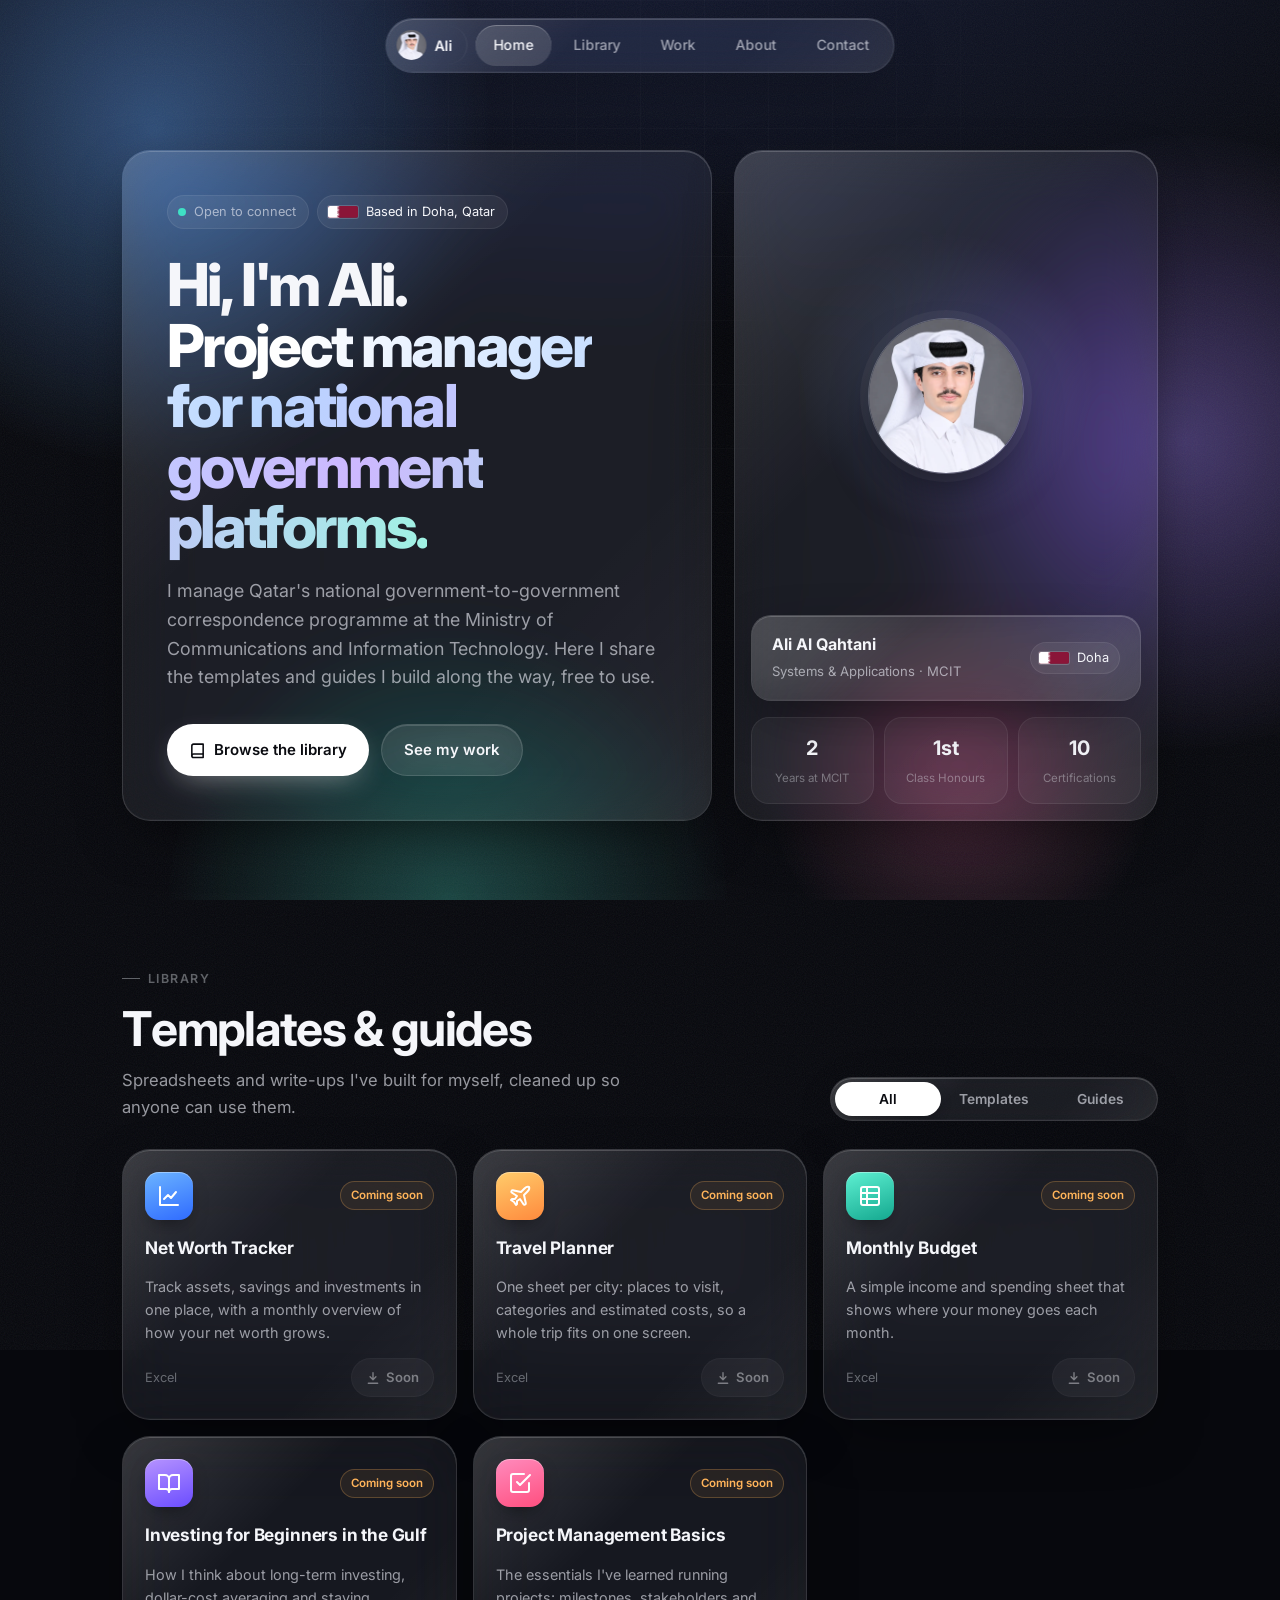
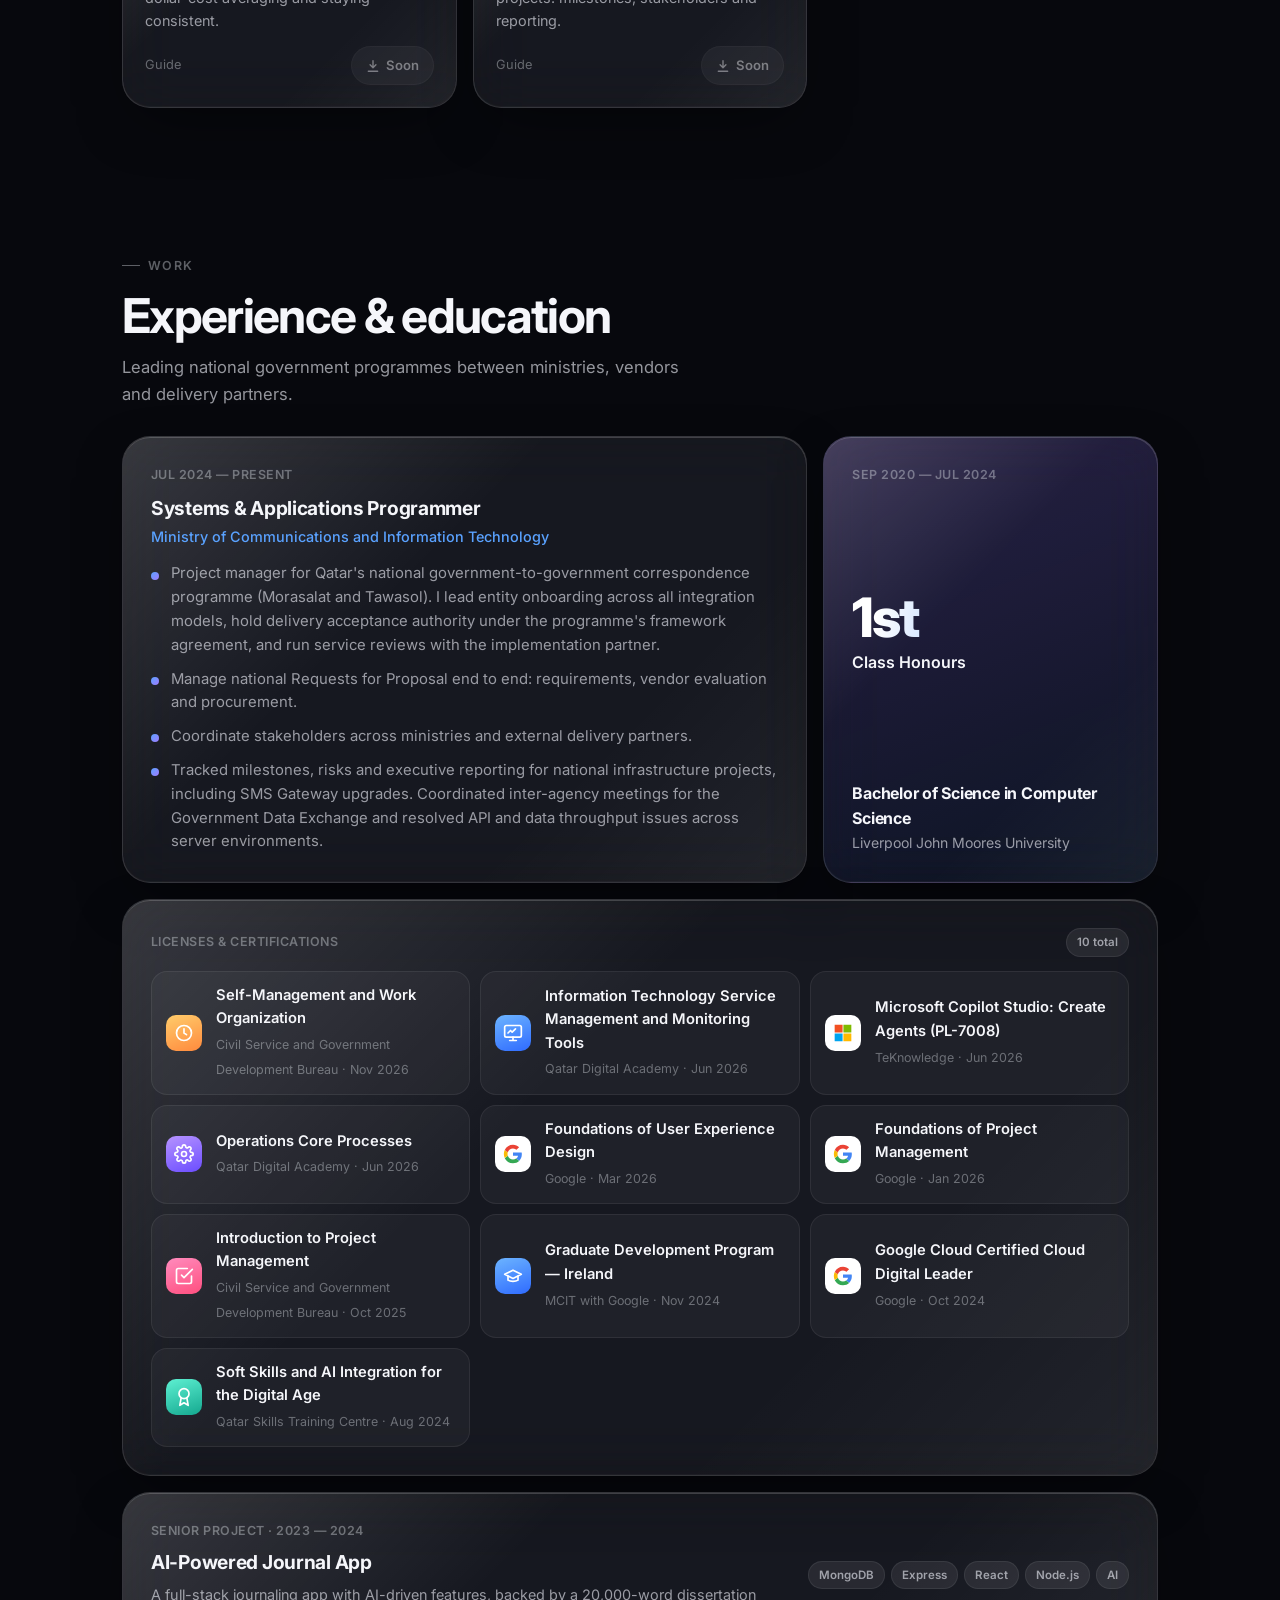
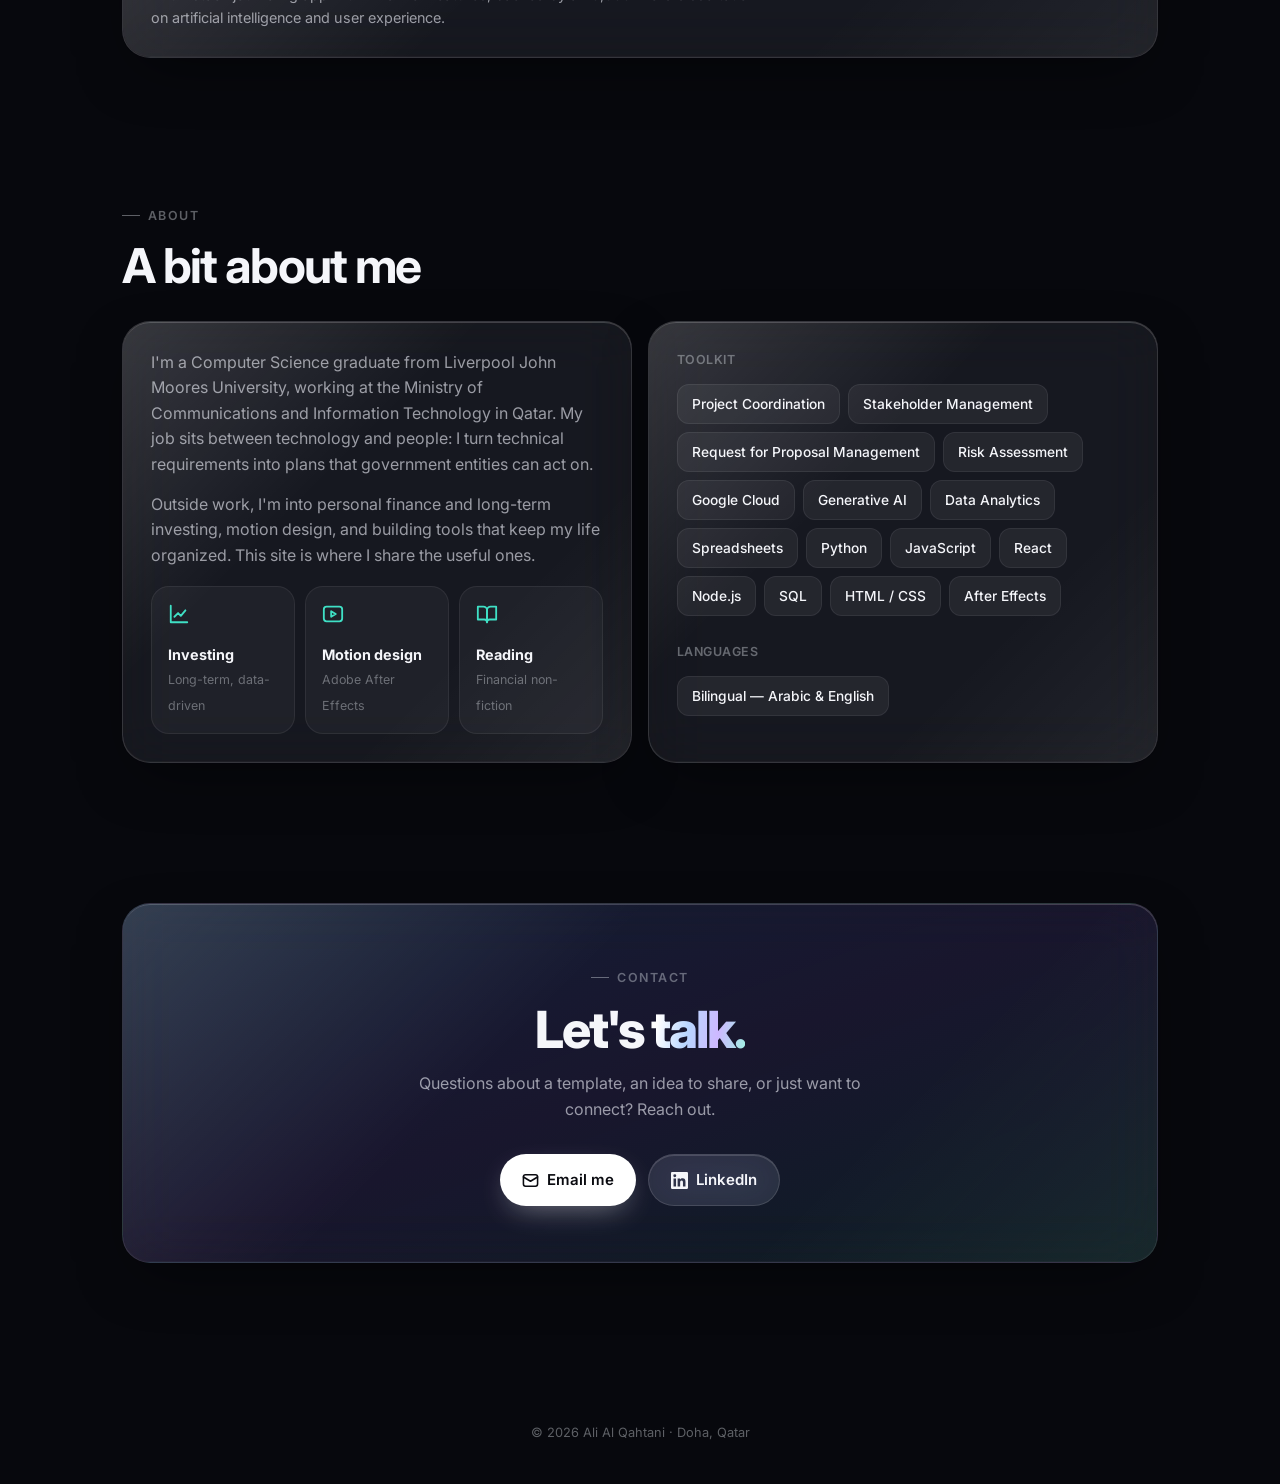
==== index.html @ c29d36df "Add 'Based in Doha, Qatar' badge with Qatar flag Co-Authored-By: Claude Opus 5.5 <noreply@anthropic." ====
<!DOCTYPE html>
<html lang="en">
<head>
<meta charset="UTF-8">
<meta name="viewport" content="width=device-width, initial-scale=1.0, viewport-fit=cover">
<meta name="theme-color" content="#07080d">
<meta name="apple-mobile-web-app-capable" content="yes">
<meta name="apple-mobile-web-app-status-bar-style" content="black-translucent">
<title>Ali Al Qahtani</title>
<meta name="description" content="Ali Al Qahtani — project manager for national government platforms in Qatar. Templates, guides and work.">
<link rel="canonical" href="https://ali-qht.com/">
<meta property="og:type" content="website">
<meta property="og:url" content="https://ali-qht.com/">
<meta property="og:title" content="Ali Al Qahtani">
<meta property="og:description" content="Project manager for national government platforms in Qatar. Templates, guides and work.">
<meta property="og:image" content="https://ali-qht.com/assets/og-image.png">
<meta property="og:image:width" content="1200">
<meta property="og:image:height" content="630">
<meta name="twitter:card" content="summary_large_image">
<meta name="twitter:title" content="Ali Al Qahtani">
<meta name="twitter:description" content="Project manager for national government platforms in Qatar. Templates, guides and work.">
<meta name="twitter:image" content="https://ali-qht.com/assets/og-image.png">
<link rel="icon" href="data:image/svg+xml,<svg xmlns='http://www.w3.org/2000/svg' viewBox='0 0 64 64'><rect width='64' height='64' rx='16' fill='%2307080d'/><text x='50%' y='54%' text-anchor='middle' dominant-baseline='middle' font-family='-apple-system,Helvetica,Arial' font-weight='700' font-size='30' fill='white'>AQ</text></svg>">
<link rel="preconnect" href="https://fonts.googleapis.com">
<link rel="preconnect" href="https://fonts.gstatic.com" crossorigin>
<link href="https://fonts.googleapis.com/css2?family=Inter:wght@400;500;600;700;800&display=swap" rel="stylesheet">
<style>
/* ============ TOKENS ============ */
:root{
  --bg:#07080d;
  --text:#f5f6fa;
  --muted:rgba(235,238,245,.62);
  --faint:rgba(235,238,245,.38);
  --glass:rgba(255,255,255,.065);
  --glass-strong:rgba(255,255,255,.11);
  --stroke:rgba(255,255,255,.13);
  --stroke-soft:rgba(255,255,255,.07);
  --blue:#5aa2ff; --violet:#a07bff; --teal:#3fe0c5; --amber:#ffb45a; --pink:#ff6fa8;
  --radius:28px;
  --font:-apple-system,BlinkMacSystemFont,"SF Pro Display","Inter",system-ui,sans-serif;
  --ease:cubic-bezier(.22,1,.36,1);
  --spring:cubic-bezier(.34,1.45,.64,1);
}
*{box-sizing:border-box;margin:0;padding:0}
html{scroll-behavior:smooth;-webkit-text-size-adjust:100%}
body{
  font-family:var(--font);background:var(--bg);color:var(--text);
  line-height:1.6;-webkit-font-smoothing:antialiased;overflow-x:hidden;
  min-height:100vh;
}
a{color:inherit;text-decoration:none}
img{display:block;max-width:100%}
::selection{background:rgba(90,162,255,.35)}

/* ============ ANIMATED BACKGROUND ============ */
.bg{position:fixed;inset:0;z-index:-2;overflow:hidden;background:
  radial-gradient(120% 80% at 50% -10%,#141a33 0%,var(--bg) 60%)}
.blob{position:absolute;border-radius:50%;opacity:.55;will-change:transform;mix-blend-mode:screen}
.b1{width:60vmax;height:60vmax;left:-18vmax;top:-20vmax;
  background:radial-gradient(circle,rgba(90,162,255,.75) 0%,rgba(90,162,255,0) 62%);
  animation:drift1 26s var(--ease) infinite alternate}
.b2{width:55vmax;height:55vmax;right:-20vmax;top:10vh;
  background:radial-gradient(circle,rgba(160,123,255,.7) 0%,rgba(160,123,255,0) 62%);
  animation:drift2 32s var(--ease) infinite alternate}
.b3{width:50vmax;height:50vmax;left:10vw;bottom:-25vmax;
  background:radial-gradient(circle,rgba(63,224,197,.5) 0%,rgba(63,224,197,0) 62%);
  animation:drift3 28s var(--ease) infinite alternate}
.b4{width:34vmax;height:34vmax;right:8vw;bottom:-8vmax;
  background:radial-gradient(circle,rgba(255,111,168,.45) 0%,rgba(255,111,168,0) 62%);
  animation:drift4 22s var(--ease) infinite alternate}
@keyframes drift1{to{transform:translate3d(22vw,18vh,0) scale(1.15)}}
@keyframes drift2{to{transform:translate3d(-26vw,24vh,0) scale(.9)}}
@keyframes drift3{to{transform:translate3d(30vw,-22vh,0) scale(1.2)}}
@keyframes drift4{to{transform:translate3d(-30vw,-34vh,0) scale(1.1)}}
.grain{position:fixed;inset:-50%;z-index:-1;pointer-events:none;opacity:.07;
  background-image:url("data:image/svg+xml,%3Csvg xmlns='http://www.w3.org/2000/svg' width='160' height='160'%3E%3Cfilter id='n'%3E%3CfeTurbulence type='fractalNoise' baseFrequency='.9' numOctaves='3' stitchTiles='stitch'/%3E%3C/filter%3E%3Crect width='100%25' height='100%25' filter='url(%23n)'/%3E%3C/svg%3E");
  animation:grain 8s steps(8) infinite}
@keyframes grain{
  0%,100%{transform:translate(0,0)}25%{transform:translate(-3%,2%)}
  50%{transform:translate(2%,-3%)}75%{transform:translate(-2%,-1%)}}
.grid-lines{position:fixed;inset:0;z-index:-1;pointer-events:none;
  background-image:linear-gradient(rgba(255,255,255,.025) 1px,transparent 1px),linear-gradient(90deg,rgba(255,255,255,.025) 1px,transparent 1px);
  background-size:64px 64px;
  mask-image:radial-gradient(ellipse at 50% 30%,#000 10%,transparent 70%);
  -webkit-mask-image:radial-gradient(ellipse at 50% 30%,#000 10%,transparent 70%)}

/* ============ GLASS ============ */
.glass{
  position:relative;background:var(--glass);
  backdrop-filter:blur(28px) saturate(180%);-webkit-backdrop-filter:blur(28px) saturate(180%);
  border:1px solid var(--stroke);border-radius:var(--radius);
  box-shadow:inset 0 1px 0 rgba(255,255,255,.18),inset 0 -1px 0 rgba(255,255,255,.03),0 20px 60px -20px rgba(0,0,0,.6);
  overflow:hidden;isolation:isolate;
}
.glass::before{ /* specular sheen */
  content:"";position:absolute;inset:0;border-radius:inherit;pointer-events:none;z-index:-1;
  background:linear-gradient(135deg,rgba(255,255,255,.14) 0%,rgba(255,255,255,0) 38%,rgba(255,255,255,0) 70%,rgba(255,255,255,.05) 100%);
}
.spot::after{ /* cursor spotlight */
  content:"";position:absolute;inset:0;border-radius:inherit;pointer-events:none;z-index:-1;opacity:0;
  background:radial-gradient(420px circle at var(--mx,50%) var(--my,50%),rgba(255,255,255,.10),transparent 45%);
  transition:opacity .4s var(--ease);
}
.spot:hover::after{opacity:1}

/* ============ DESKTOP NAV ============ */
.topnav{position:fixed;top:18px;left:50%;transform:translateX(-50%);z-index:50;
  display:flex;align-items:center;gap:4px;padding:6px;border-radius:999px}
.topnav a{position:relative;z-index:1;padding:9px 18px;border-radius:999px;font-size:.88rem;font-weight:500;color:var(--muted);transition:color .3s}
.topnav a:hover,.topnav a.active{color:var(--text)}
.topnav .pill{position:absolute;z-index:0;top:6px;bottom:6px;border-radius:999px;
  background:rgba(255,255,255,.14);box-shadow:inset 0 1px 0 rgba(255,255,255,.25);
  transition:left .5s var(--spring),width .5s var(--spring)}
.topnav .brand{display:flex;align-items:center;gap:8px;padding:4px 14px 4px 4px;margin-right:4px;border-right:1px solid var(--stroke-soft);color:var(--text)}
.topnav .brand img{width:30px;height:30px;border-radius:50%;object-fit:cover}
.topnav .brand span{font-weight:600;font-size:.9rem}

/* ============ MOBILE DOCK ============ */
.dock{display:none}
@media (max-width:760px){
  .topnav{display:none}
  .dock{
    display:flex;position:fixed;z-index:60;left:50%;transform:translateX(-50%);
    bottom:calc(14px + env(safe-area-inset-bottom));
    gap:6px;padding:8px;border-radius:30px;
    background:rgba(30,32,44,.42);
  }
  .dock a{
    position:relative;width:54px;height:54px;border-radius:16px;
    display:grid;place-items:center;
    transition:transform .35s var(--spring);
    -webkit-tap-highlight-color:transparent;
  }
  .dock a .ico{width:54px;height:54px;border-radius:16px;display:grid;place-items:center;
    box-shadow:inset 0 1px 0 rgba(255,255,255,.35),0 6px 14px -6px rgba(0,0,0,.6)}
  .dock a svg{width:26px;height:26px;color:#fff}
  .dock a:active{transform:scale(.86)}
  .dock a.active{transform:translateY(-6px) scale(1.06)}
  .dock a::after{content:"";position:absolute;bottom:-6px;left:50%;width:4px;height:4px;border-radius:50%;
    background:rgba(255,255,255,.85);transform:translateX(-50%) scale(0);transition:transform .3s var(--spring)}
  .dock a.active::after{transform:translateX(-50%) scale(1)}
  .dock .lbl{position:absolute;bottom:72px;left:50%;transform:translate(-50%,6px);
    padding:4px 10px;border-radius:8px;font-size:.72rem;font-weight:600;white-space:nowrap;
    background:rgba(30,32,44,.8);backdrop-filter:blur(12px);-webkit-backdrop-filter:blur(12px);
    border:1px solid var(--stroke-soft);opacity:0;pointer-events:none;transition:all .25s var(--ease)}
  .dock a.show-lbl .lbl{opacity:1;transform:translate(-50%,0)}
}
.i-home{background:linear-gradient(160deg,#6cb4ff,#2f6bff)}
.i-lib{background:linear-gradient(160deg,#ffcc6b,#ff8a3d)}
.i-work{background:linear-gradient(160deg,#b693ff,#6b4dff)}
.i-about{background:linear-gradient(160deg,#5ef0d2,#14a88f)}
.i-contact{background:linear-gradient(160deg,#ff8bbd,#ff4f7f)}

/* ============ LAYOUT ============ */
main{max-width:1080px;margin:0 auto;padding:110px 22px 60px}
section{padding:70px 0;scroll-margin-top:80px}
.eyebrow{display:inline-flex;align-items:center;gap:8px;font-size:.78rem;font-weight:600;letter-spacing:.12em;text-transform:uppercase;color:var(--faint);margin-bottom:14px}
.eyebrow::before{content:"";width:18px;height:1px;background:currentColor}
h2.title{font-size:clamp(2rem,4.6vw,3rem);font-weight:700;letter-spacing:-.035em;line-height:1.1;margin-bottom:12px}
.sub{color:var(--muted);max-width:560px;font-size:1.04rem}
.grad{background:linear-gradient(100deg,#fff 10%,#b9d6ff 40%,#cdb8ff 70%,#9ff3e3);-webkit-background-clip:text;background-clip:text;color:transparent}

/* reveal */
.reveal{opacity:0;transform:translateY(28px) scale(.985);filter:blur(6px);transition:opacity 1s var(--ease),transform 1s var(--ease),filter 1s var(--ease)}
.reveal.in{opacity:1;transform:none;filter:none}

/* ============ HERO ============ */
.hero{padding-top:40px;display:grid;grid-template-columns:1.25fr .9fr;gap:22px;align-items:stretch}
.hero-main{padding:44px}
.status{display:inline-flex;align-items:center;gap:8px;padding:6px 12px 6px 10px;border-radius:999px;font-size:.8rem;color:var(--muted);background:rgba(255,255,255,.06);border:1px solid var(--stroke-soft);margin-bottom:26px}
.status i{width:8px;height:8px;border-radius:50%;background:var(--teal);box-shadow:0 0 0 0 rgba(63,224,197,.6);animation:pulse 2.4s infinite}
@keyframes pulse{70%{box-shadow:0 0 0 8px rgba(63,224,197,0)}100%{box-shadow:0 0 0 0 rgba(63,224,197,0)}}
.hero h1{font-size:clamp(2.3rem,5.2vw,3.7rem);line-height:1.02;letter-spacing:-.045em;font-weight:800}
.hero p.lead{color:var(--muted);font-size:1.12rem;margin-top:20px;max-width:520px}
.rotator{display:inline-block;position:relative;height:1.2em;vertical-align:bottom;overflow:hidden}
.rotator span{display:block;animation:rot 9s var(--ease) infinite}
@keyframes rot{0%,28%{transform:translateY(0)}33%,61%{transform:translateY(-1.2em)}66%,94%{transform:translateY(-2.4em)}100%{transform:translateY(-3.6em)}}
.rotator b{display:block;height:1.2em;font-weight:inherit}
.cta{display:flex;flex-wrap:wrap;gap:12px;margin-top:32px}
.btn{display:inline-flex;align-items:center;gap:8px;padding:13px 22px;border-radius:999px;font-weight:600;font-size:.94rem;transition:transform .3s var(--spring),background .3s,box-shadow .3s}
.btn:hover{transform:translateY(-2px)}
.btn:active{transform:scale(.96)}
.btn-primary{background:#fff;color:#0a0b10;box-shadow:0 10px 30px -10px rgba(255,255,255,.45)}
.btn-glass{background:rgba(255,255,255,.08);border:1px solid var(--stroke);box-shadow:inset 0 1px 0 rgba(255,255,255,.15);backdrop-filter:blur(20px);-webkit-backdrop-filter:blur(20px)}
.btn-glass:hover{background:rgba(255,255,255,.14)}
.btn svg{width:17px;height:17px}

.hero-card{display:flex;flex-direction:column}
.hero-photo{position:relative;flex:1;min-height:300px;overflow:hidden;display:grid;place-items:center}
.halo{position:absolute;left:50%;top:44%;width:320px;height:320px;transform:translate(-50%,-50%);border-radius:50%;
  background:radial-gradient(circle,rgba(140,170,255,.22) 0%,rgba(140,170,255,0) 65%);animation:breathe 8s ease-in-out infinite}
@keyframes breathe{0%,100%{opacity:.6;transform:translate(-50%,-50%) scale(.92)}50%{opacity:1;transform:translate(-50%,-50%) scale(1.05)}}
.portrait{position:relative;z-index:1;width:156px;height:156px;margin-top:-30px}
.portrait img{width:100%;height:100%;border-radius:50%;object-fit:cover;border:1px solid rgba(255,255,255,.25);
  box-shadow:0 0 0 8px rgba(255,255,255,.04),0 24px 50px -16px rgba(0,0,0,.7)}
.hero-id{position:relative;z-index:3;display:flex;align-items:center;justify-content:space-between;gap:14px;padding:16px 20px;margin:-56px 16px 16px;border-radius:20px}
.hero-id strong{display:block;font-size:1rem}
.hero-id small{color:var(--muted);font-size:.82rem}
.stats{display:grid;grid-template-columns:repeat(3,1fr);gap:10px;padding:0 16px 16px}
.stat{padding:14px 12px;border-radius:18px;background:rgba(255,255,255,.05);border:1px solid var(--stroke-soft);text-align:center}
.stat b{display:block;font-size:1.25rem;letter-spacing:-.02em}
.stat span{font-size:.72rem;color:var(--faint)}

/* ============ LIBRARY ============ */
.lib-head{display:flex;justify-content:space-between;align-items:flex-end;gap:20px;flex-wrap:wrap;margin-bottom:28px}
.seg{display:inline-grid;grid-template-columns:repeat(3,1fr);position:relative;padding:4px;border-radius:999px}
.seg button{position:relative;z-index:1;border:0;background:none;color:var(--muted);font:600 .86rem var(--font);padding:9px 18px;min-width:104px;border-radius:999px;cursor:pointer;transition:color .3s}
.seg button.on{color:#0a0b10}
.seg .knob{position:absolute;top:4px;bottom:4px;left:4px;width:calc((100% - 8px)/3);border-radius:999px;background:#fff;transform:translateX(calc(var(--i,0)*100%));transition:transform .45s var(--spring);box-shadow:0 4px 14px -4px rgba(0,0,0,.4)}
.lib-grid{display:grid;grid-template-columns:repeat(auto-fill,minmax(250px,1fr));gap:16px}
.item{padding:22px;display:flex;flex-direction:column;gap:14px;min-height:230px;transition:transform .5s var(--spring),border-color .3s}
.item:hover{transform:translateY(-6px);border-color:rgba(255,255,255,.22)}
.item.hide{display:none}
.item .top{display:flex;justify-content:space-between;align-items:center}
.app-ico{width:48px;height:48px;border-radius:14px;display:grid;place-items:center;box-shadow:inset 0 1px 0 rgba(255,255,255,.35),0 8px 20px -8px rgba(0,0,0,.6)}
.app-ico svg{width:24px;height:24px;color:#fff}
.chip{font-size:.72rem;font-weight:600;padding:4px 10px;border-radius:999px;background:rgba(255,255,255,.08);border:1px solid var(--stroke-soft);color:var(--muted)}
.chip.soon{color:var(--amber);border-color:rgba(255,180,90,.25);background:rgba(255,180,90,.08)}
.item h3{font-size:1.08rem;letter-spacing:-.01em}
.item p{color:var(--muted);font-size:.9rem;flex:1}
.item .meta{display:flex;justify-content:space-between;align-items:center;font-size:.8rem;color:var(--faint)}
.dl{display:inline-flex;align-items:center;gap:6px;padding:8px 14px;border-radius:999px;font-weight:600;font-size:.82rem;color:var(--text);background:rgba(255,255,255,.1);border:1px solid var(--stroke-soft);transition:background .3s}
.dl:hover{background:rgba(255,255,255,.18)}
.dl[aria-disabled="true"]{opacity:.45;pointer-events:none}
.dl svg{width:14px;height:14px}

/* ============ WORK ============ */
.bento{display:grid;grid-template-columns:repeat(6,1fr);gap:16px}
.span-4{grid-column:span 4}.span-2{grid-column:span 2}.span-3{grid-column:span 3}.span-6{grid-column:span 6}
.card{padding:28px}
.card h3{font-size:1.2rem;letter-spacing:-.015em}
.card .org{color:var(--blue);font-size:.9rem;font-weight:500;margin:2px 0 14px}
.card .when{font-size:.78rem;color:var(--faint);font-weight:600;letter-spacing:.04em;text-transform:uppercase}
.card ul{list-style:none;display:grid;gap:10px}
.card li{color:var(--muted);font-size:.93rem;padding-left:20px;position:relative}
.card li::before{content:"";position:absolute;left:0;top:.62em;width:8px;height:8px;border-radius:50%;background:linear-gradient(135deg,var(--blue),var(--violet))}
.big-num{font-size:3.4rem;font-weight:800;letter-spacing:-.05em;line-height:1}
.honours{display:flex;flex-direction:column;justify-content:space-between;gap:18px;
  background:linear-gradient(160deg,rgba(160,123,255,.22),rgba(90,162,255,.08))}
.certs{display:grid;gap:10px;margin-top:6px}
.cert{display:flex;align-items:center;gap:14px;padding:12px 14px;border-radius:16px;background:rgba(255,255,255,.04);border:1px solid var(--stroke-soft)}
.cert .g{width:36px;height:36px;border-radius:10px;display:grid;place-items:center;flex-shrink:0;background:#fff}
.cert .g svg{width:20px;height:20px}
.cert b{display:block;font-size:.92rem;font-weight:600}
.cert span{font-size:.78rem;color:var(--faint)}
.proj{padding:0;display:flex;flex-direction:column}
.proj .shot{height:190px;overflow:hidden;border-bottom:1px solid var(--stroke-soft)}
.proj .shot img{width:100%;height:100%;object-fit:cover;object-position:top;transition:transform 1.2s var(--ease)}
.proj:hover .shot img{transform:scale(1.06)}
.proj .body{padding:22px 24px 24px}
.proj p{color:var(--muted);font-size:.9rem;margin:6px 0 14px}
.tags{display:flex;flex-wrap:wrap;gap:6px}

.cert-grid{grid-template-columns:repeat(auto-fill,minmax(310px,1fr))}
.proj.wide{flex-direction:row}
.proj.wide .shot{width:46%;height:auto;min-height:240px;border-bottom:0;border-right:1px solid var(--stroke-soft);flex-shrink:0}
.proj.wide .body{align-self:center}
@media (max-width:760px){.proj.wide{flex-direction:column}.proj.wide .shot{width:100%;height:190px;min-height:0;border-right:0;border-bottom:1px solid var(--stroke-soft)}.cert-grid{grid-template-columns:1fr}}
/* ============ ABOUT ============ */
.about{display:grid;grid-template-columns:1fr 1fr;gap:16px}
.about .card p{color:var(--muted)}
.about .card p+p{margin-top:14px}
.skillset{display:flex;flex-wrap:wrap;gap:8px;margin-top:6px}
.skill{padding:8px 14px;border-radius:12px;font-size:.86rem;font-weight:500;background:rgba(255,255,255,.06);border:1px solid var(--stroke-soft);transition:background .3s,transform .3s var(--spring)}
.skill:hover{background:rgba(255,255,255,.12);transform:translateY(-2px)}
.interests{display:grid;grid-template-columns:repeat(3,1fr);gap:10px;margin-top:18px}
.interest{padding:16px;border-radius:18px;background:rgba(255,255,255,.04);border:1px solid var(--stroke-soft)}
.interest svg{width:22px;height:22px;margin-bottom:10px;color:var(--teal)}
.interest b{display:block;font-size:.9rem}
.interest span{font-size:.78rem;color:var(--faint)}

/* ============ CONTACT ============ */
.contact{padding:56px 44px;text-align:center;
  background:linear-gradient(160deg,rgba(90,162,255,.16),rgba(160,123,255,.12) 50%,rgba(63,224,197,.1))}
.contact h2{font-size:clamp(2rem,5vw,3.2rem);font-weight:800;letter-spacing:-.04em;line-height:1.08}
.contact p{color:var(--muted);margin:14px auto 30px;max-width:460px}
.contact .cta{justify-content:center}

footer{text-align:center;color:var(--faint);font-size:.8rem;padding:30px 20px 40px}

.status-row{display:flex;flex-wrap:wrap;gap:8px;margin-bottom:26px}
.status-row .status{margin-bottom:0}
.flag{width:30px;height:auto;border-radius:2px;flex-shrink:0;box-shadow:0 0 0 1px rgba(255,255,255,.18)}
.status.based{color:var(--text)}
/* ============ MICRO-ANIMATIONS ============ */
.progress{position:fixed;top:0;left:0;right:0;height:2px;z-index:80;transform-origin:0 50%;transform:scaleX(0);
  background:linear-gradient(90deg,var(--blue),var(--violet),var(--teal))}
.hero h1 .w{display:inline-block;opacity:0;transform:translateY(.45em);filter:blur(8px);
  animation:wordIn .9s var(--ease) forwards}
@keyframes wordIn{to{opacity:1;transform:none;filter:none}}
.hero h1 .sweep{display:inline;-webkit-mask-image:linear-gradient(90deg,#000 45%,transparent 55%);mask-image:linear-gradient(90deg,#000 45%,transparent 55%);
  -webkit-mask-size:250% 100%;mask-size:250% 100%;-webkit-mask-position:100% 0;mask-position:100% 0;
  animation:sweep 1.6s var(--ease) .55s forwards}
@keyframes sweep{to{-webkit-mask-position:0 0;mask-position:0 0}}
h2.title .wd{display:inline-block;white-space:nowrap}
h2.title .ch{display:inline-block;opacity:0;transform:translateY(.5em) rotate(4deg);transition:opacity .6s var(--ease),transform .6s var(--ease)}
.reveal.in h2.title .ch{opacity:1;transform:none}
.tilt{transition:transform .5s var(--ease),border-color .3s}
.tilt.tilting{transition:transform .12s linear,border-color .3s}
.btn.mag{transition:transform .25s var(--ease),background .3s,box-shadow .3s}
@keyframes jiggle{0%{transform:rotate(0)}20%{transform:rotate(-9deg) scale(.92)}45%{transform:rotate(7deg)}65%{transform:rotate(-4deg)}85%{transform:rotate(2deg)}100%{transform:none}}
.dock a.jiggle .ico{animation:jiggle .55s var(--ease)}
.status i{will-change:box-shadow}
@media (prefers-reduced-motion:reduce){
  .hero h1 .w,.hero h1 .sweep,h2.title .ch{opacity:1!important;transform:none!important;filter:none!important;-webkit-mask-image:none!important;mask-image:none!important}
}
/* ============ RESPONSIVE ============ */
@media (max-width:900px){
  .hero{grid-template-columns:1fr}
  .span-4,.span-2,.span-3{grid-column:span 6}
  .about{grid-template-columns:1fr}
}
@media (max-width:760px){
  main{padding:30px 16px calc(130px + env(safe-area-inset-bottom))}
  section{padding:48px 0}
  .hero{padding-top:10px}
  .hero-main{padding:30px 24px}
  .card{padding:22px}
  .contact{padding:40px 22px}
  .interests{grid-template-columns:1fr 1fr 1fr}
  .seg{width:100%}
  .seg button{padding:9px 8px;min-width:0}
  .glass{backdrop-filter:blur(22px) saturate(170%);-webkit-backdrop-filter:blur(22px) saturate(170%)}
  footer{padding-bottom:calc(120px + env(safe-area-inset-bottom))}
}
@media (max-width:420px){
  .interests{grid-template-columns:1fr}
  .dock{gap:4px;padding:7px}
  .dock a,.dock a .ico{width:50px;height:50px}
}
@media (prefers-reduced-motion:reduce){
  *,*::before,*::after{animation:none!important;transition:none!important}
  .reveal{opacity:1;transform:none;filter:none}
}
</style>
</head>
<body>

<div class="progress" id="progress" aria-hidden="true"></div>

<!-- Animated background -->
<div class="bg" aria-hidden="true">
  <div class="blob b1"></div><div class="blob b2"></div><div class="blob b3"></div><div class="blob b4"></div>
</div>
<div class="grid-lines" aria-hidden="true"></div>
<div class="grain" aria-hidden="true"></div>

<!-- Desktop navigation -->
<nav class="topnav glass" id="topnav" aria-label="Main">
  <a href="#home" class="brand" data-nav="home"><img src="assets/avatar.webp" alt=""><span>Ali</span></a>
  <span class="pill" id="pill"></span>
  <a href="#home" data-nav="home">Home</a>
  <a href="#library" data-nav="library">Library</a>
  <a href="#work" data-nav="work">Work</a>
  <a href="#about" data-nav="about">About</a>
  <a href="#contact" data-nav="contact">Contact</a>
</nav>

<main>

  <!-- ============ HERO ============ -->
  <section id="home" class="hero">
    <div class="hero-main glass spot reveal">
      <div class="status-row"><div class="status"><i></i>Open to connect</div><div class="status based"><svg class="flag" viewBox="0 0 28 11" aria-hidden="true"><rect width="28" height="11" fill="#8A1538"/><polygon fill="#fff" points="0,0 8,0 11,0.611 8,1.222 11,1.833 8,2.444 11,3.056 8,3.667 11,4.278 8,4.889 11,5.500 8,6.111 11,6.722 8,7.333 11,7.944 8,8.556 11,9.167 8,9.778 11,10.389 8,11.000 0,11"/></svg>Based in Doha, Qatar</div></div>
      <h1><span class="split">Hi, I'm Ali.</span><br><span class="grad sweep">Project manager for national government platforms.</span></h1>
      <p class="lead">I manage Qatar's national government-to-government correspondence programme at the Ministry of Communications and Information Technology. Here I share the templates and guides I build along the way, free to use.</p>
      <div class="cta">
        <a href="#library" class="btn btn-primary">
          <svg viewBox="0 0 24 24" fill="none" stroke="currentColor" stroke-width="2.2" stroke-linecap="round" stroke-linejoin="round"><path d="M4 19.5A2.5 2.5 0 0 1 6.5 17H20V3H6.5A2.5 2.5 0 0 0 4 5.5v14z"/><path d="M4 19.5A2.5 2.5 0 0 0 6.5 22H20v-5"/></svg>
          Browse the library</a>
        <a href="#work" class="btn btn-glass">See my work</a>
      </div>
    </div>

    <div class="hero-card glass reveal">
      <div class="hero-photo">
        <div class="halo"></div>
        <div class="portrait">
          <img src="assets/avatar.webp" alt="Ali Al Qahtani">
        </div>
      </div>
      <div class="hero-id glass">
        <div><strong>Ali Al Qahtani</strong><small>Systems &amp; Applications · MCIT</small></div>
        <span class="status based" style="margin:0;padding:5px 10px 5px 8px"><svg class="flag" viewBox="0 0 28 11" aria-hidden="true"><rect width="28" height="11" fill="#8A1538"/><polygon fill="#fff" points="0,0 8,0 11,0.611 8,1.222 11,1.833 8,2.444 11,3.056 8,3.667 11,4.278 8,4.889 11,5.500 8,6.111 11,6.722 8,7.333 11,7.944 8,8.556 11,9.167 8,9.778 11,10.389 8,11.000 0,11"/></svg>Doha</span>
      </div>
      <div class="stats">
        <div class="stat"><b data-count="2">0</b><span>Years at MCIT</span></div>
        <div class="stat"><b>1st</b><span>Class Honours</span></div>
        <div class="stat"><b data-count="10">0</b><span>Certifications</span></div>
      </div>
    </div>
  </section>

  <!-- ============ LIBRARY ============ -->
  <section id="library">
    <div class="lib-head reveal">
      <div>
        <div class="eyebrow">Library</div>
        <h2 class="title">Templates &amp; guides</h2>
        <p class="sub">Spreadsheets and write-ups I've built for myself, cleaned up so anyone can use them.</p>
      </div>
      <div class="seg glass" id="seg">
        <span class="knob" id="knob"></span>
        <button class="on" data-filter="all">All</button>
        <button data-filter="template">Templates</button>
        <button data-filter="guide">Guides</button>
      </div>
    </div>
    <div class="lib-grid" id="libGrid"></div>
  </section>

  <!-- ============ WORK ============ -->
  <section id="work">
    <div class="reveal" style="margin-bottom:28px">
      <div class="eyebrow">Work</div>
      <h2 class="title">Experience &amp; education</h2>
      <p class="sub">Leading national government programmes between ministries, vendors and delivery partners.</p>
    </div>

    <div class="bento">
      <article class="card glass spot span-4 reveal">
        <div class="when">Jul 2024 — Present</div>
        <h3 style="margin-top:8px">Systems &amp; Applications Programmer</h3>
        <div class="org">Ministry of Communications and Information Technology</div>
        <ul>
          <li>Project manager for Qatar's national government-to-government correspondence programme (Morasalat and Tawasol). I lead entity onboarding across all integration models, hold delivery acceptance authority under the programme's framework agreement, and run service reviews with the implementation partner.</li>
          <li>Manage national Requests for Proposal end to end: requirements, vendor evaluation and procurement.</li>
          <li>Coordinate stakeholders across ministries and external delivery partners.</li>
          <li>Tracked milestones, risks and executive reporting for national infrastructure projects, including SMS Gateway upgrades. Coordinated inter-agency meetings for the Government Data Exchange and resolved API and data throughput issues across server environments.</li>
        </ul>
      </article>

      <article class="card glass spot span-2 honours reveal">
        <div class="when">Sep 2020 — Jul 2024</div>
        <div>
          <div class="big-num grad">1st</div>
          <div style="font-weight:600;margin-top:6px">Class Honours</div>
        </div>
        <div>
          <h3 style="font-size:1rem">Bachelor of Science in Computer Science</h3>
          <div style="color:var(--muted);font-size:.88rem">Liverpool John Moores University</div>
        </div>
      </article>

      <article class="card glass spot span-6 reveal">
        <div style="display:flex;justify-content:space-between;align-items:baseline;gap:12px;flex-wrap:wrap">
          <div class="when">Licenses &amp; certifications</div>
          <span class="chip">10 total</span>
        </div>
        <div class="certs cert-grid" style="margin-top:14px">
          <div class="cert"><div class="g" style="background:linear-gradient(160deg,#ffcc6b,#ff8a3d)"><svg viewBox="0 0 24 24" fill="none" stroke="#fff" stroke-width="2" stroke-linecap="round" stroke-linejoin="round"><circle cx="12" cy="12" r="9"/><path d="M12 7v5l3 2"/></svg></div><div><b>Self-Management and Work Organization</b><span>Civil Service and Government Development Bureau · Nov 2026</span></div></div>
          <div class="cert"><div class="g" style="background:linear-gradient(160deg,#6cb4ff,#2f6bff)"><svg viewBox="0 0 24 24" fill="none" stroke="#fff" stroke-width="2" stroke-linecap="round" stroke-linejoin="round"><rect x="2" y="3" width="20" height="14" rx="2"/><path d="M8 21h8M12 17v4M6 12l3-3 2 2 4-4"/></svg></div><div><b>Information Technology Service Management and Monitoring Tools</b><span>Qatar Digital Academy · Jun 2026</span></div></div>
          <div class="cert"><div class="g"><svg viewBox="0 0 24 24"><path fill="#F25022" d="M2 2h9.5v9.5H2z"/><path fill="#7FBA00" d="M12.5 2H22v9.5h-9.5z"/><path fill="#00A4EF" d="M2 12.5h9.5V22H2z"/><path fill="#FFB900" d="M12.5 12.5H22V22h-9.5z"/></svg></div><div><b>Microsoft Copilot Studio: Create Agents (PL-7008)</b><span>TeKnowledge · Jun 2026</span></div></div>
          <div class="cert"><div class="g" style="background:linear-gradient(160deg,#b693ff,#6b4dff)"><svg viewBox="0 0 24 24" fill="none" stroke="#fff" stroke-width="2" stroke-linecap="round" stroke-linejoin="round"><circle cx="12" cy="12" r="3"/><path d="M19.4 15a1.7 1.7 0 0 0 .3 1.8l.1.1a2 2 0 1 1-2.8 2.8l-.1-.1a1.7 1.7 0 0 0-1.8-.3 1.7 1.7 0 0 0-1 1.5V21a2 2 0 1 1-4 0v-.1a1.7 1.7 0 0 0-1.1-1.5 1.7 1.7 0 0 0-1.8.3l-.1.1a2 2 0 1 1-2.8-2.8l.1-.1a1.7 1.7 0 0 0 .3-1.8 1.7 1.7 0 0 0-1.5-1H3a2 2 0 1 1 0-4h.1a1.7 1.7 0 0 0 1.5-1.1 1.7 1.7 0 0 0-.3-1.8l-.1-.1a2 2 0 1 1 2.8-2.8l.1.1a1.7 1.7 0 0 0 1.8.3H9a1.7 1.7 0 0 0 1-1.5V3a2 2 0 1 1 4 0v.1a1.7 1.7 0 0 0 1 1.5 1.7 1.7 0 0 0 1.8-.3l.1-.1a2 2 0 1 1 2.8 2.8l-.1.1a1.7 1.7 0 0 0-.3 1.8V9a1.7 1.7 0 0 0 1.5 1H21a2 2 0 1 1 0 4h-.1a1.7 1.7 0 0 0-1.5 1z"/></svg></div><div><b>Operations Core Processes</b><span>Qatar Digital Academy · Jun 2026</span></div></div>
          <div class="cert"><div class="g"><svg viewBox="0 0 24 24"><path fill="#4285F4" d="M22.6 12.2c0-.8-.1-1.4-.2-2H12v3.8h6c-.1 1-.8 2.5-2.3 3.5l3.6 2.8c2.1-2 3.3-4.9 3.3-8.1z"/><path fill="#34A853" d="M12 23c3 0 5.5-1 7.3-2.7l-3.6-2.8c-.9.6-2.2 1.1-3.7 1.1-2.9 0-5.3-1.9-6.2-4.5l-3.7 2.9C3.9 20.6 7.6 23 12 23z"/><path fill="#FBBC05" d="M5.8 14.1c-.2-.6-.4-1.3-.4-2.1s.1-1.4.3-2.1L2 7.1C1.4 8.6 1 10.3 1 12s.4 3.4 1.1 4.9l3.7-2.8z"/><path fill="#EA4335" d="M12 5.4c2 0 3.4.9 4.2 1.6l3.1-3C17.5 2.1 15 1 12 1 7.6 1 3.9 3.4 2.1 7.1l3.7 2.9C6.7 7.3 9.1 5.4 12 5.4z"/></svg></div><div><b>Foundations of User Experience Design</b><span>Google · Mar 2026</span></div></div>
          <div class="cert"><div class="g"><svg viewBox="0 0 24 24"><path fill="#4285F4" d="M22.6 12.2c0-.8-.1-1.4-.2-2H12v3.8h6c-.1 1-.8 2.5-2.3 3.5l3.6 2.8c2.1-2 3.3-4.9 3.3-8.1z"/><path fill="#34A853" d="M12 23c3 0 5.5-1 7.3-2.7l-3.6-2.8c-.9.6-2.2 1.1-3.7 1.1-2.9 0-5.3-1.9-6.2-4.5l-3.7 2.9C3.9 20.6 7.6 23 12 23z"/><path fill="#FBBC05" d="M5.8 14.1c-.2-.6-.4-1.3-.4-2.1s.1-1.4.3-2.1L2 7.1C1.4 8.6 1 10.3 1 12s.4 3.4 1.1 4.9l3.7-2.8z"/><path fill="#EA4335" d="M12 5.4c2 0 3.4.9 4.2 1.6l3.1-3C17.5 2.1 15 1 12 1 7.6 1 3.9 3.4 2.1 7.1l3.7 2.9C6.7 7.3 9.1 5.4 12 5.4z"/></svg></div><div><b>Foundations of Project Management</b><span>Google · Jan 2026</span></div></div>
          <div class="cert"><div class="g" style="background:linear-gradient(160deg,#ff8bbd,#ff4f7f)"><svg viewBox="0 0 24 24" fill="none" stroke="#fff" stroke-width="2" stroke-linecap="round" stroke-linejoin="round"><path d="M9 11l3 3L22 4"/><path d="M21 12v7a2 2 0 0 1-2 2H5a2 2 0 0 1-2-2V5a2 2 0 0 1 2-2h11"/></svg></div><div><b>Introduction to Project Management</b><span>Civil Service and Government Development Bureau · Oct 2025</span></div></div>
          <div class="cert"><div class="g" style="background:linear-gradient(160deg,#6cb4ff,#2f6bff)"><svg viewBox="0 0 24 24" fill="none" stroke="#fff" stroke-width="2" stroke-linecap="round" stroke-linejoin="round"><path d="M22 10 12 5 2 10l10 5 10-5z"/><path d="M6 12v5c3 2 9 2 12 0v-5"/></svg></div><div><b>Graduate Development Program — Ireland</b><span>MCIT with Google · Nov 2024</span></div></div>
          <div class="cert"><div class="g"><svg viewBox="0 0 24 24"><path fill="#4285F4" d="M22.6 12.2c0-.8-.1-1.4-.2-2H12v3.8h6c-.1 1-.8 2.5-2.3 3.5l3.6 2.8c2.1-2 3.3-4.9 3.3-8.1z"/><path fill="#34A853" d="M12 23c3 0 5.5-1 7.3-2.7l-3.6-2.8c-.9.6-2.2 1.1-3.7 1.1-2.9 0-5.3-1.9-6.2-4.5l-3.7 2.9C3.9 20.6 7.6 23 12 23z"/><path fill="#FBBC05" d="M5.8 14.1c-.2-.6-.4-1.3-.4-2.1s.1-1.4.3-2.1L2 7.1C1.4 8.6 1 10.3 1 12s.4 3.4 1.1 4.9l3.7-2.8z"/><path fill="#EA4335" d="M12 5.4c2 0 3.4.9 4.2 1.6l3.1-3C17.5 2.1 15 1 12 1 7.6 1 3.9 3.4 2.1 7.1l3.7 2.9C6.7 7.3 9.1 5.4 12 5.4z"/></svg></div><div><b>Google Cloud Certified Cloud Digital Leader</b><span>Google · Oct 2024</span></div></div>
          <div class="cert"><div class="g" style="background:linear-gradient(160deg,#5ef0d2,#14a88f)"><svg viewBox="0 0 24 24" fill="none" stroke="#fff" stroke-width="2" stroke-linecap="round" stroke-linejoin="round"><circle cx="12" cy="8" r="6"/><path d="M15.5 13.5 17 22l-5-3-5 3 1.5-8.5"/></svg></div><div><b>Soft Skills and AI Integration for the Digital Age</b><span>Qatar Skills Training Centre · Aug 2024</span></div></div>
        </div>
      </article>

      <article class="card glass spot span-6 reveal" style="display:flex;justify-content:space-between;align-items:center;gap:20px;flex-wrap:wrap">
        <div style="max-width:620px">
          <div class="when">Senior project · 2023 — 2024</div>
          <h3 style="margin-top:6px">AI-Powered Journal App</h3>
          <p style="color:var(--muted);font-size:.9rem;margin-top:6px">A full-stack journaling app with AI-driven features, backed by a 20,000-word dissertation on artificial intelligence and user experience.</p>
        </div>
        <div class="tags"><span class="chip">MongoDB</span><span class="chip">Express</span><span class="chip">React</span><span class="chip">Node.js</span><span class="chip">AI</span></div>
      </article>
    </div>
  </section>

  <!-- ============ ABOUT ============ -->
  <section id="about">
    <div class="reveal" style="margin-bottom:28px">
      <div class="eyebrow">About</div>
      <h2 class="title">A bit about me</h2>
    </div>
    <div class="about">
      <div class="card glass spot reveal">
        <p>I'm a Computer Science graduate from Liverpool John Moores University, working at the Ministry of Communications and Information Technology in Qatar. My job sits between technology and people: I turn technical requirements into plans that government entities can act on.</p>
        <p>Outside work, I'm into personal finance and long-term investing, motion design, and building tools that keep my life organized. This site is where I share the useful ones.</p>
        <div class="interests">
          <div class="interest">
            <svg viewBox="0 0 24 24" fill="none" stroke="currentColor" stroke-width="2" stroke-linecap="round" stroke-linejoin="round"><path d="M3 3v18h18"/><path d="m7 15 4-4 3 3 5-6"/></svg>
            <b>Investing</b><span>Long-term, data-driven</span></div>
          <div class="interest">
            <svg viewBox="0 0 24 24" fill="none" stroke="currentColor" stroke-width="2" stroke-linecap="round" stroke-linejoin="round"><rect x="2" y="4" width="20" height="16" rx="3"/><path d="m10 9 5 3-5 3V9z"/></svg>
            <b>Motion design</b><span>Adobe After Effects</span></div>
          <div class="interest">
            <svg viewBox="0 0 24 24" fill="none" stroke="currentColor" stroke-width="2" stroke-linecap="round" stroke-linejoin="round"><path d="M2 4h6a4 4 0 0 1 4 4v13a3 3 0 0 0-3-3H2z"/><path d="M22 4h-6a4 4 0 0 0-4 4v13a3 3 0 0 1 3-3h7z"/></svg>
            <b>Reading</b><span>Financial non-fiction</span></div>
        </div>
      </div>
      <div class="card glass spot reveal">
        <div class="when" style="margin-bottom:14px">Toolkit</div>
        <div class="skillset">
          <span class="skill">Project Coordination</span><span class="skill">Stakeholder Management</span>
          <span class="skill">Request for Proposal Management</span><span class="skill">Risk Assessment</span>
          <span class="skill">Google Cloud</span><span class="skill">Generative AI</span>
          <span class="skill">Data Analytics</span><span class="skill">Spreadsheets</span>
          <span class="skill">Python</span><span class="skill">JavaScript</span><span class="skill">React</span>
          <span class="skill">Node.js</span><span class="skill">SQL</span><span class="skill">HTML / CSS</span>
          <span class="skill">After Effects</span>
        </div>
        <div class="when" style="margin:26px 0 14px">Languages</div>
        <div class="skillset"><span class="skill">Bilingual — Arabic &amp; English</span></div>
      </div>
    </div>
  </section>

  <!-- ============ CONTACT ============ -->
  <section id="contact">
    <div class="contact glass spot reveal">
      <div class="eyebrow" style="justify-content:center">Contact</div>
      <h2>Let's <span class="grad">talk.</span></h2>
      <p>Questions about a template, an idea to share, or just want to connect? Reach out.</p>
      <div class="cta">
        <a class="btn btn-primary" href="mailto:ali.qahtani@proton.me">
          <svg viewBox="0 0 24 24" fill="none" stroke="currentColor" stroke-width="2.2" stroke-linecap="round" stroke-linejoin="round"><rect x="2" y="4" width="20" height="16" rx="3"/><path d="m22 7-10 6L2 7"/></svg>
          Email me</a>
        <a class="btn btn-glass" href="https://www.linkedin.com/in/ali-qht/" target="_blank" rel="noopener">
          <svg viewBox="0 0 24 24" fill="currentColor"><path d="M20.45 20.45h-3.56v-5.57c0-1.33-.02-3.04-1.85-3.04-1.85 0-2.14 1.45-2.14 2.94v5.67H9.35V9h3.41v1.56h.05c.48-.9 1.64-1.85 3.37-1.85 3.6 0 4.27 2.37 4.27 5.46v6.28zM5.34 7.43a2.06 2.06 0 1 1 0-4.13 2.06 2.06 0 0 1 0 4.13zM7.12 20.45H3.56V9h3.56v11.45zM22.22 0H1.77C.79 0 0 .77 0 1.73v20.54C0 23.23.79 24 1.77 24h20.45c.98 0 1.78-.77 1.78-1.73V1.73C24 .77 23.2 0 22.22 0z"/></svg>
          LinkedIn</a>
      </div>
    </div>
  </section>
</main>

<footer>© <span id="year"></span> Ali Al Qahtani · Doha, Qatar</footer>

<!-- Mobile dock -->
<nav class="dock glass" id="dock" aria-label="Dock">
  <a href="#home" data-nav="home" aria-label="Home"><span class="lbl">Home</span><span class="ico i-home">
    <svg viewBox="0 0 24 24" fill="none" stroke="currentColor" stroke-width="2.2" stroke-linecap="round" stroke-linejoin="round"><path d="m3 10 9-7 9 7v10a1 1 0 0 1-1 1h-5v-6H9v6H4a1 1 0 0 1-1-1z"/></svg></span></a>
  <a href="#library" data-nav="library" aria-label="Library"><span class="lbl">Library</span><span class="ico i-lib">
    <svg viewBox="0 0 24 24" fill="none" stroke="currentColor" stroke-width="2.2" stroke-linecap="round" stroke-linejoin="round"><path d="M4 19.5A2.5 2.5 0 0 1 6.5 17H20V3H6.5A2.5 2.5 0 0 0 4 5.5v14z"/><path d="M4 19.5A2.5 2.5 0 0 0 6.5 22H20v-5"/></svg></span></a>
  <a href="#work" data-nav="work" aria-label="Work"><span class="lbl">Work</span><span class="ico i-work">
    <svg viewBox="0 0 24 24" fill="none" stroke="currentColor" stroke-width="2.2" stroke-linecap="round" stroke-linejoin="round"><rect x="2" y="7" width="20" height="14" rx="2"/><path d="M16 7V5a2 2 0 0 0-2-2h-4a2 2 0 0 0-2 2v2"/></svg></span></a>
  <a href="#about" data-nav="about" aria-label="About"><span class="lbl">About</span><span class="ico i-about">
    <svg viewBox="0 0 24 24" fill="none" stroke="currentColor" stroke-width="2.2" stroke-linecap="round" stroke-linejoin="round"><circle cx="12" cy="8" r="4"/><path d="M4 21c0-4 4-6 8-6s8 2 8 6"/></svg></span></a>
  <a href="#contact" data-nav="contact" aria-label="Contact"><span class="lbl">Contact</span><span class="ico i-contact">
    <svg viewBox="0 0 24 24" fill="none" stroke="currentColor" stroke-width="2.2" stroke-linecap="round" stroke-linejoin="round"><path d="M21 15a2 2 0 0 1-2 2H7l-4 4V5a2 2 0 0 1 2-2h14a2 2 0 0 1 2 2z"/></svg></span></a>
</nav>

<script>
/* =====================================================
   LIBRARY — edit this list to add your files.
   type:   "template" or "guide"
   file:   path to the file in your repo, e.g. "files/net-worth.xlsx"
           (leave as "" to show "Coming soon")
   format: shown on the card, e.g. "Excel", "PDF", "Google Sheets"
   color:  "blue" | "amber" | "violet" | "teal" | "pink"
   icon:   "sheet" | "plane" | "book" | "chart" | "check"
   ===================================================== */
const LIBRARY = [
  { type:"template", title:"Net Worth Tracker", desc:"Track assets, savings and investments in one place, with a monthly overview of how your net worth grows.", format:"Excel", file:"", color:"blue", icon:"chart" },
  { type:"template", title:"Travel Planner", desc:"One sheet per city: places to visit, categories and estimated costs, so a whole trip fits on one screen.", format:"Excel", file:"", color:"amber", icon:"plane" },
  { type:"template", title:"Monthly Budget", desc:"A simple income and spending sheet that shows where your money goes each month.", format:"Excel", file:"", color:"teal", icon:"sheet" },
  { type:"guide", title:"Investing for Beginners in the Gulf", desc:"How I think about long-term investing, dollar-cost averaging and staying consistent.", format:"Guide", file:"", color:"violet", icon:"book" },
  { type:"guide", title:"Project Management Basics", desc:"The essentials I've learned running projects: milestones, stakeholders and reporting.", format:"Guide", file:"", color:"pink", icon:"check" },
];

const ICONS = {
  sheet:'<rect x="3" y="3" width="18" height="18" rx="2"/><path d="M3 9h18M3 15h18M9 3v18"/>',
  plane:'<path d="M17.8 19.2 16 11l3.5-3.5C21 6 21.5 4 21 3c-1-.5-3 0-4.5 1.5L13 8 4.8 6.2c-.5-.1-.9.1-1.1.5l-.3.5c-.2.5-.1 1 .3 1.3L9 12l-2 3H4l-1 1 3 2 2 3 1-1v-3l3-2 3.5 5.3c.3.4.8.5 1.3.3l.5-.2c.4-.3.6-.7.5-1.2z"/>',
  book:'<path d="M2 4h6a4 4 0 0 1 4 4v13a3 3 0 0 0-3-3H2z"/><path d="M22 4h-6a4 4 0 0 0-4 4v13a3 3 0 0 1 3-3h7z"/>',
  chart:'<path d="M3 3v18h18"/><path d="m7 15 4-4 3 3 5-6"/>',
  check:'<path d="M9 11l3 3L22 4"/><path d="M21 12v7a2 2 0 0 1-2 2H5a2 2 0 0 1-2-2V5a2 2 0 0 1 2-2h11"/>'
};
const COLORS = { blue:"i-home", amber:"i-lib", violet:"i-work", teal:"i-about", pink:"i-contact" };

const grid = document.getElementById("libGrid");
grid.innerHTML = LIBRARY.map(it => {
  const ready = !!it.file;
  return `<article class="item glass spot reveal" data-type="${it.type}">
    <div class="top">
      <div class="app-ico ${COLORS[it.color]||"i-home"}"><svg viewBox="0 0 24 24" fill="none" stroke="currentColor" stroke-width="2" stroke-linecap="round" stroke-linejoin="round">${ICONS[it.icon]||ICONS.sheet}</svg></div>
      <span class="chip ${ready?"":"soon"}">${ready ? (it.type==="guide"?"Guide":"Template") : "Coming soon"}</span>
    </div>
    <h3>${it.title}</h3>
    <p>${it.desc}</p>
    <div class="meta"><span>${it.format}</span>
      <a class="dl" href="${ready?it.file:"#"}" ${ready?"download":'aria-disabled="true"'}>
        <svg viewBox="0 0 24 24" fill="none" stroke="currentColor" stroke-width="2.4" stroke-linecap="round" stroke-linejoin="round"><path d="M12 3v12m0 0-5-5m5 5 5-5M4 21h16"/></svg>
        ${ready?(it.type==="guide"?"Open":"Download"):"Soon"}</a>
    </div>
  </article>`;
}).join("");

/* Segmented filter */
const seg = document.getElementById("seg"), knob = document.getElementById("knob");
const segBtns = [...seg.querySelectorAll("button")];
function placeKnob(b){ knob.style.setProperty("--i", segBtns.indexOf(b)); }
segBtns.forEach(b => b.addEventListener("click", () => {
  segBtns.forEach(x => x.classList.remove("on")); b.classList.add("on"); placeKnob(b);
  const f = b.dataset.filter;
  grid.querySelectorAll(".item").forEach(card => card.classList.toggle("hide", f!=="all" && card.dataset.type!==f));
}));

/* Reveal on scroll */
const io = new IntersectionObserver(entries => entries.forEach(e => {
  if (e.isIntersecting){ const t = e.target; t.classList.add("in"); io.unobserve(t); setTimeout(() => { t.style.transitionDelay = ""; }, 1300); }
}), { threshold:.12, rootMargin:"0px 0px -40px 0px" });
document.querySelectorAll(".reveal").forEach((el,i) => { el.style.transitionDelay = (i%3)*80+"ms"; io.observe(el); });

/* Count-up stats */
document.querySelectorAll("[data-count]").forEach(el => {
  const target = +el.dataset.count; let n = 0;
  const step = () => { n++; el.textContent = n; if (n < target) setTimeout(step, Math.max(60, 900/target)); };
  setTimeout(step, 700);
});

/* Cursor spotlight on glass cards */
document.addEventListener("pointermove", e => {
  const card = e.target.closest(".spot"); if (!card) return;
  const r = card.getBoundingClientRect();
  card.style.setProperty("--mx", (e.clientX-r.left)+"px");
  card.style.setProperty("--my", (e.clientY-r.top)+"px");
});

/* Scroll spy for top nav + dock */
const pill = document.getElementById("pill");
const topLinks = [...document.querySelectorAll(".topnav a:not(.brand)")];
const dockLinks = [...document.querySelectorAll(".dock a")];
function setActive(id){
  topLinks.forEach(a => a.classList.toggle("active", a.dataset.nav===id));
  dockLinks.forEach(a => a.classList.toggle("active", a.dataset.nav===id));
  const a = topLinks.find(x => x.dataset.nav===id);
  if (a){ pill.style.left = a.offsetLeft+"px"; pill.style.width = a.offsetWidth+"px"; }
}
const sections = ["home","library","work","about","contact"].map(id => document.getElementById(id));
function spy(){
  const y = window.scrollY + window.innerHeight*.35;
  let cur = "home";
  sections.forEach(s => { if (s.offsetTop <= y) cur = s.id; });
  if (window.innerHeight + window.scrollY >= document.body.scrollHeight - 4) cur = "contact";
  setActive(cur);
}
window.addEventListener("scroll", spy, { passive:true });
window.addEventListener("resize", () => { spy(); placeKnob(seg.querySelector(".on")); });
window.addEventListener("load", () => { spy(); placeKnob(seg.querySelector(".on")); });
document.fonts && document.fonts.ready.then(() => { spy(); placeKnob(seg.querySelector(".on")); });


/* ============ MICRO-ANIMATIONS ============ */
const reduce = matchMedia("(prefers-reduced-motion: reduce)").matches;
const finePointer = matchMedia("(hover: hover) and (pointer: fine)").matches;

/* Headline: words rise in one by one */
document.querySelectorAll(".hero h1 .split").forEach(el => {
  el.innerHTML = el.textContent.split(" ").map((w,i) => `<span class="w" style="animation-delay:${120+i*110}ms">${w}</span>`).join(" ");
});

/* Section titles: letters cascade in when scrolled into view */
document.querySelectorAll("h2.title").forEach(h => {
  let i = 0;
  h.innerHTML = h.textContent.split(" ").map(word =>
    `<span class="wd">${[...word].map(c => `<span class="ch" style="transition-delay:${(i++)*22}ms">${c}</span>`).join("")}</span>`
  ).join(" ");
  h.setAttribute("aria-label", h.textContent);
});

/* Scroll progress line */
const prog = document.getElementById("progress");
const setProg = () => {
  const max = document.documentElement.scrollHeight - innerHeight;
  prog.style.transform = `scaleX(${max > 0 ? scrollY / max : 0})`;
};
addEventListener("scroll", setProg, { passive:true }); setProg();

if (!reduce && finePointer) {
  /* 3D tilt toward the cursor */
  document.querySelectorAll(".card.glass, .item, .hero-main, .hero-card").forEach(el => {
    el.classList.add("tilt");
    const lift = el.classList.contains("item") ? " translateY(-6px)" : "";
    el.addEventListener("pointermove", e => {
      if (!el.classList.contains("in")) return;
      const r = el.getBoundingClientRect();
      const x = (e.clientX - r.left) / r.width - .5, y = (e.clientY - r.top) / r.height - .5;
      const max = r.width > 600 ? 2.5 : 5;
      el.classList.add("tilting");
      el.style.transform = `perspective(1000px) rotateX(${(-y*max).toFixed(2)}deg) rotateY(${(x*max).toFixed(2)}deg)${lift}`;
    });
    el.addEventListener("pointerleave", () => { el.classList.remove("tilting"); el.style.transform = ""; });
  });

  /* Magnetic buttons */
  document.querySelectorAll(".btn, .dl").forEach(b => {
    b.classList.add("mag");
    b.addEventListener("pointermove", e => {
      const r = b.getBoundingClientRect();
      const x = e.clientX - r.left - r.width/2, y = e.clientY - r.top - r.height/2;
      b.style.transform = `translate(${x*.18}px, ${y*.28}px)`;
    });
    b.addEventListener("pointerleave", () => { b.style.transform = ""; });
  });
}

/* Dock: show label briefly on tap */
dockLinks.forEach(a => a.addEventListener("click", () => {
  a.classList.add("show-lbl"); setTimeout(() => a.classList.remove("show-lbl"), 900);
  a.classList.remove("jiggle"); void a.offsetWidth; a.classList.add("jiggle");
}));

document.getElementById("year").textContent = new Date().getFullYear();
</script>
</body>
</html>
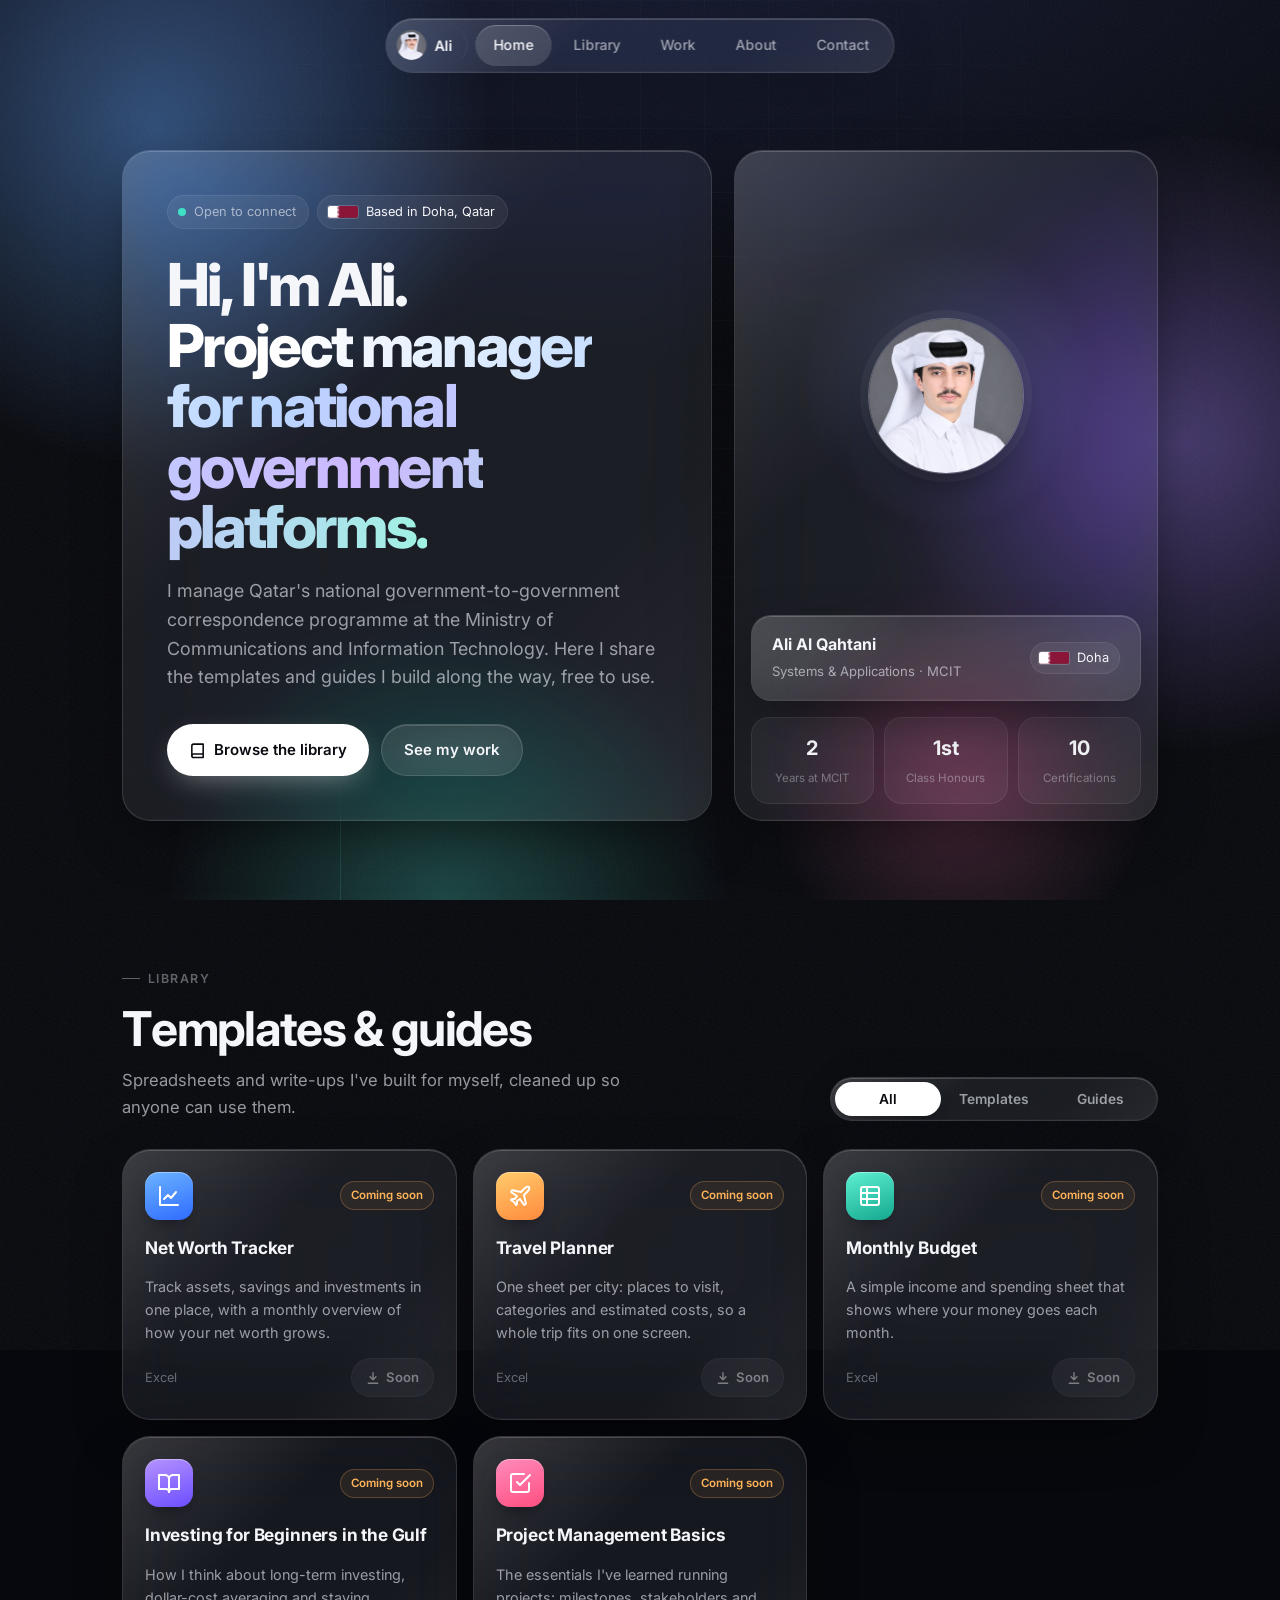
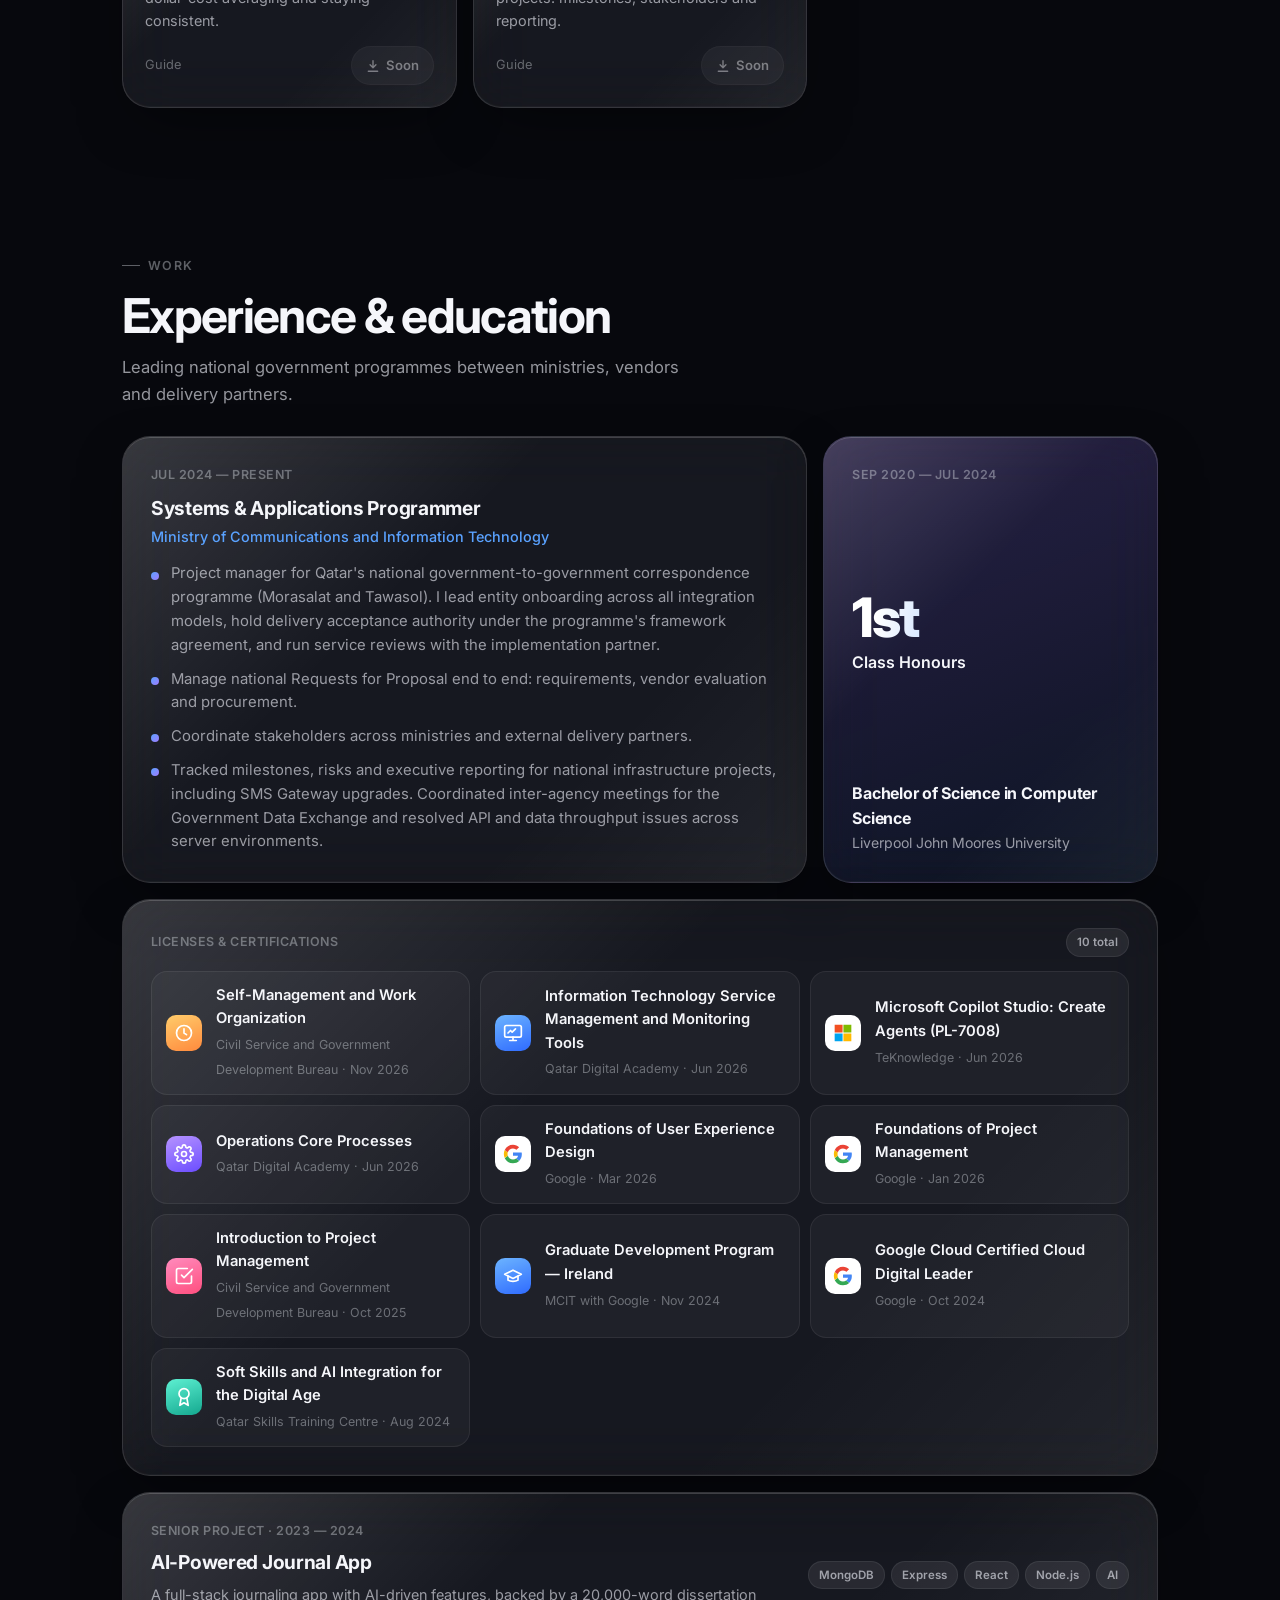
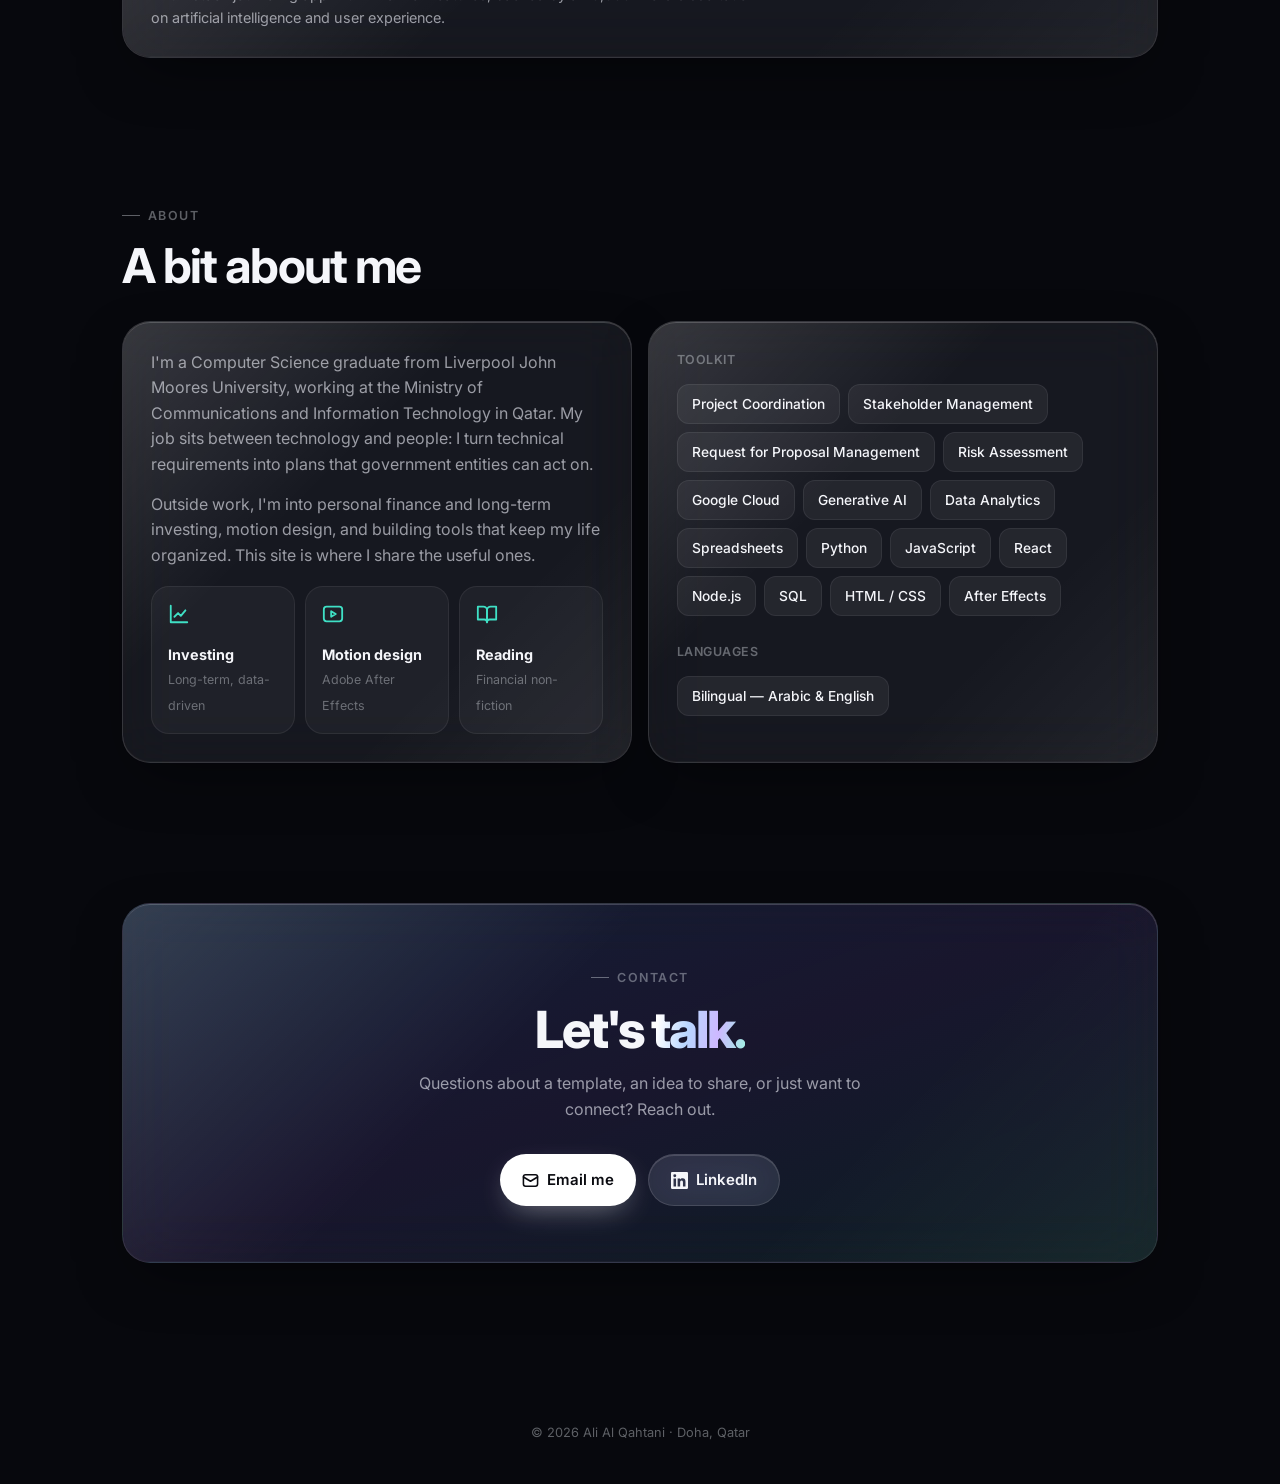
==== commit f027ebd3: "Restyle mobile dock to match the iOS dock Co-Authored-By: Claude Opus 5.5 <noreply@anthropic.com> Cl" ====
--- a/index.html
+++ b/index.html
@@ -120,30 +120,31 @@
 @media (max-width:760px){
   .topnav{display:none}
   .dock{
-    display:flex;position:fixed;z-index:60;left:50%;transform:translateX(-50%);
-    bottom:calc(14px + env(safe-area-inset-bottom));
-    gap:6px;padding:8px;border-radius:30px;
-    background:rgba(30,32,44,.42);
+    display:flex;justify-content:space-around;align-items:center;position:fixed;z-index:60;
+    left:10px;right:10px;bottom:calc(8px + env(safe-area-inset-bottom));
+    max-width:430px;margin:0 auto;height:88px;padding:0 14px;border-radius:34px;
+    background:rgba(255,255,255,.16);
+    backdrop-filter:blur(40px) saturate(190%);-webkit-backdrop-filter:blur(40px) saturate(190%);
+    border:.5px solid rgba(255,255,255,.22);
+    box-shadow:inset 0 .5px 0 rgba(255,255,255,.35),0 10px 40px -10px rgba(0,0,0,.55);
   }
-  .dock a{
-    position:relative;width:54px;height:54px;border-radius:16px;
-    display:grid;place-items:center;
-    transition:transform .35s var(--spring);
-    -webkit-tap-highlight-color:transparent;
+  .dock::before{display:none}
+  .dock a{position:relative;display:block;-webkit-tap-highlight-color:transparent}
+  .dock a .ico{
+    position:relative;width:60px;height:60px;border-radius:14px;display:grid;place-items:center;overflow:hidden;
+    transition:transform .35s var(--spring),filter .2s;
   }
-  .dock a .ico{width:54px;height:54px;border-radius:16px;display:grid;place-items:center;
-    box-shadow:inset 0 1px 0 rgba(255,255,255,.35),0 6px 14px -6px rgba(0,0,0,.6)}
-  .dock a svg{width:26px;height:26px;color:#fff}
-  .dock a:active{transform:scale(.86)}
-  .dock a.active{transform:translateY(-6px) scale(1.06)}
-  .dock a::after{content:"";position:absolute;bottom:-6px;left:50%;width:4px;height:4px;border-radius:50%;
-    background:rgba(255,255,255,.85);transform:translateX(-50%) scale(0);transition:transform .3s var(--spring)}
+  .dock a .ico::after{ /* soft top gloss, like iOS icons */
+    content:"";position:absolute;inset:0;border-radius:inherit;pointer-events:none;
+    background:linear-gradient(180deg,rgba(255,255,255,.22) 0%,rgba(255,255,255,0) 50%);
+    box-shadow:inset 0 0 0 .5px rgba(255,255,255,.18);
+  }
+  .dock a svg{width:30px;height:30px;color:#fff;filter:drop-shadow(0 1px 1px rgba(0,0,0,.18))}
+  .dock a:active .ico{transform:scale(.88);filter:brightness(.82)}
+  .dock a::after{content:"";position:absolute;bottom:-9px;left:50%;width:4px;height:4px;border-radius:50%;
+    background:rgba(255,255,255,.9);transform:translateX(-50%) scale(0);transition:transform .3s var(--spring)}
   .dock a.active::after{transform:translateX(-50%) scale(1)}
-  .dock .lbl{position:absolute;bottom:72px;left:50%;transform:translate(-50%,6px);
-    padding:4px 10px;border-radius:8px;font-size:.72rem;font-weight:600;white-space:nowrap;
-    background:rgba(30,32,44,.8);backdrop-filter:blur(12px);-webkit-backdrop-filter:blur(12px);
-    border:1px solid var(--stroke-soft);opacity:0;pointer-events:none;transition:all .25s var(--ease)}
-  .dock a.show-lbl .lbl{opacity:1;transform:translate(-50%,0)}
+  .dock .lbl{display:none}
 }
 .i-home{background:linear-gradient(160deg,#6cb4ff,#2f6bff)}
 .i-lib{background:linear-gradient(160deg,#ffcc6b,#ff8a3d)}
@@ -299,7 +300,7 @@
 .tilt.tilting{transition:transform .12s linear,border-color .3s}
 .btn.mag{transition:transform .25s var(--ease),background .3s,box-shadow .3s}
 @keyframes jiggle{0%{transform:rotate(0)}20%{transform:rotate(-9deg) scale(.92)}45%{transform:rotate(7deg)}65%{transform:rotate(-4deg)}85%{transform:rotate(2deg)}100%{transform:none}}
-.dock a.jiggle .ico{animation:jiggle .55s var(--ease)}
+.dock a.jiggle .ico{animation:jiggle .5s var(--ease)}
 .status i{will-change:box-shadow}
 @media (prefers-reduced-motion:reduce){
   .hero h1 .w,.hero h1 .sweep,h2.title .ch{opacity:1!important;transform:none!important;filter:none!important;-webkit-mask-image:none!important;mask-image:none!important}
@@ -325,8 +326,10 @@
 }
 @media (max-width:420px){
   .interests{grid-template-columns:1fr}
-  .dock{gap:4px;padding:7px}
-  .dock a,.dock a .ico{width:50px;height:50px}
+}
+@media (max-width:360px){
+  .dock{height:80px;padding:0 8px}
+  .dock a .ico{width:54px;height:54px;border-radius:12.5px}
 }
 @media (prefers-reduced-motion:reduce){
   *,*::before,*::after{animation:none!important;transition:none!important}
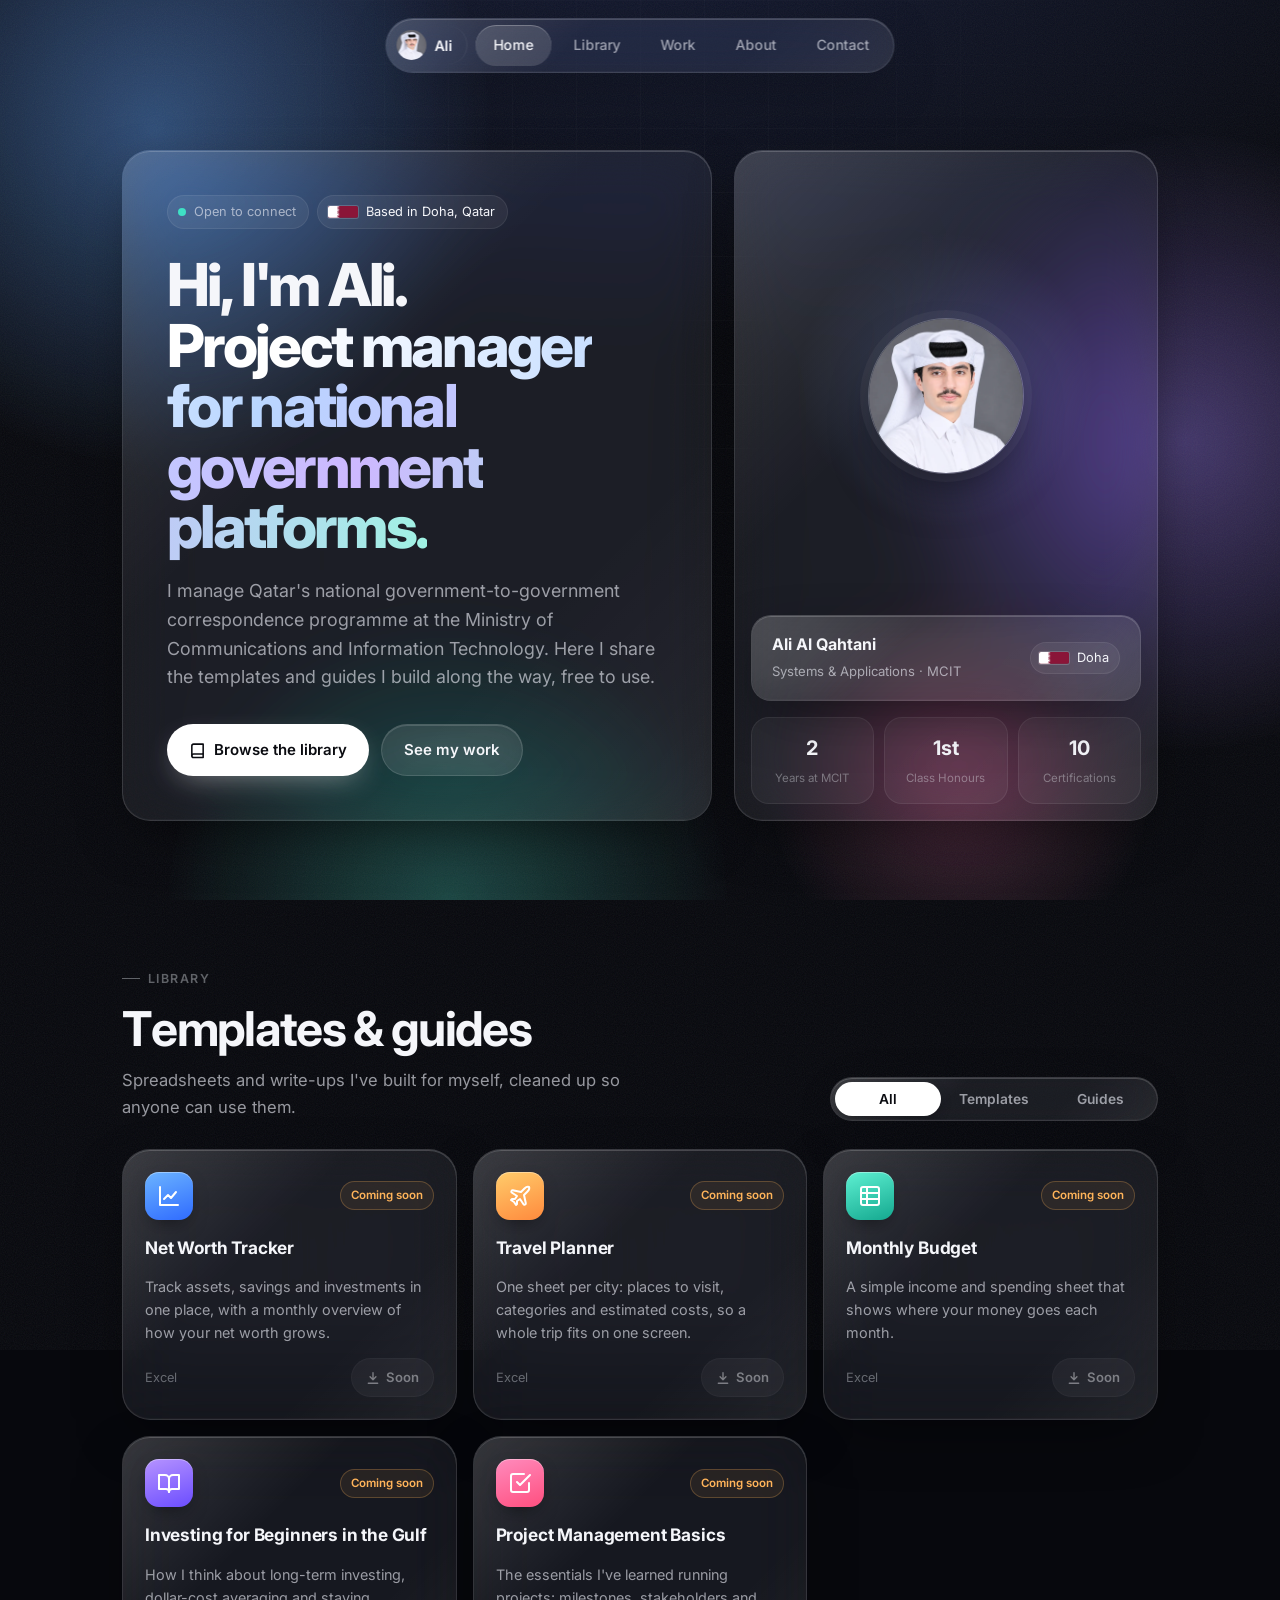
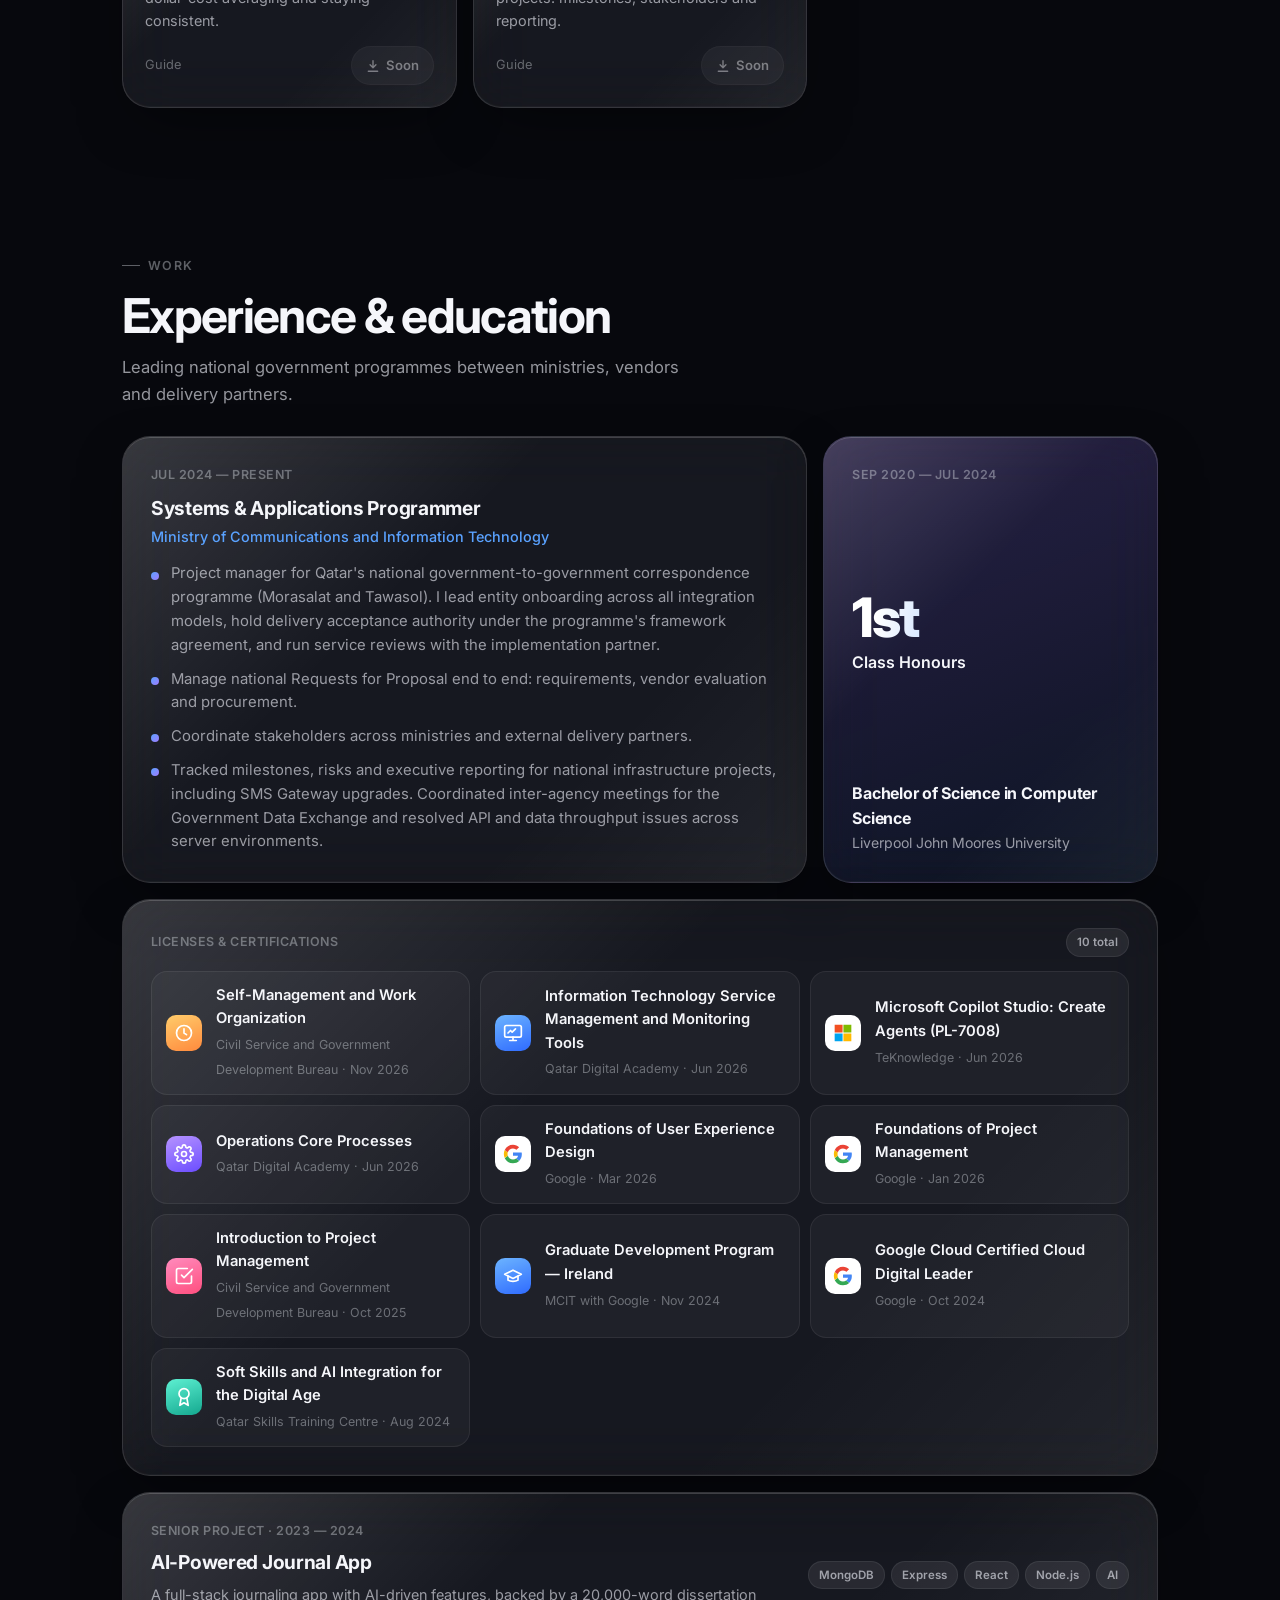
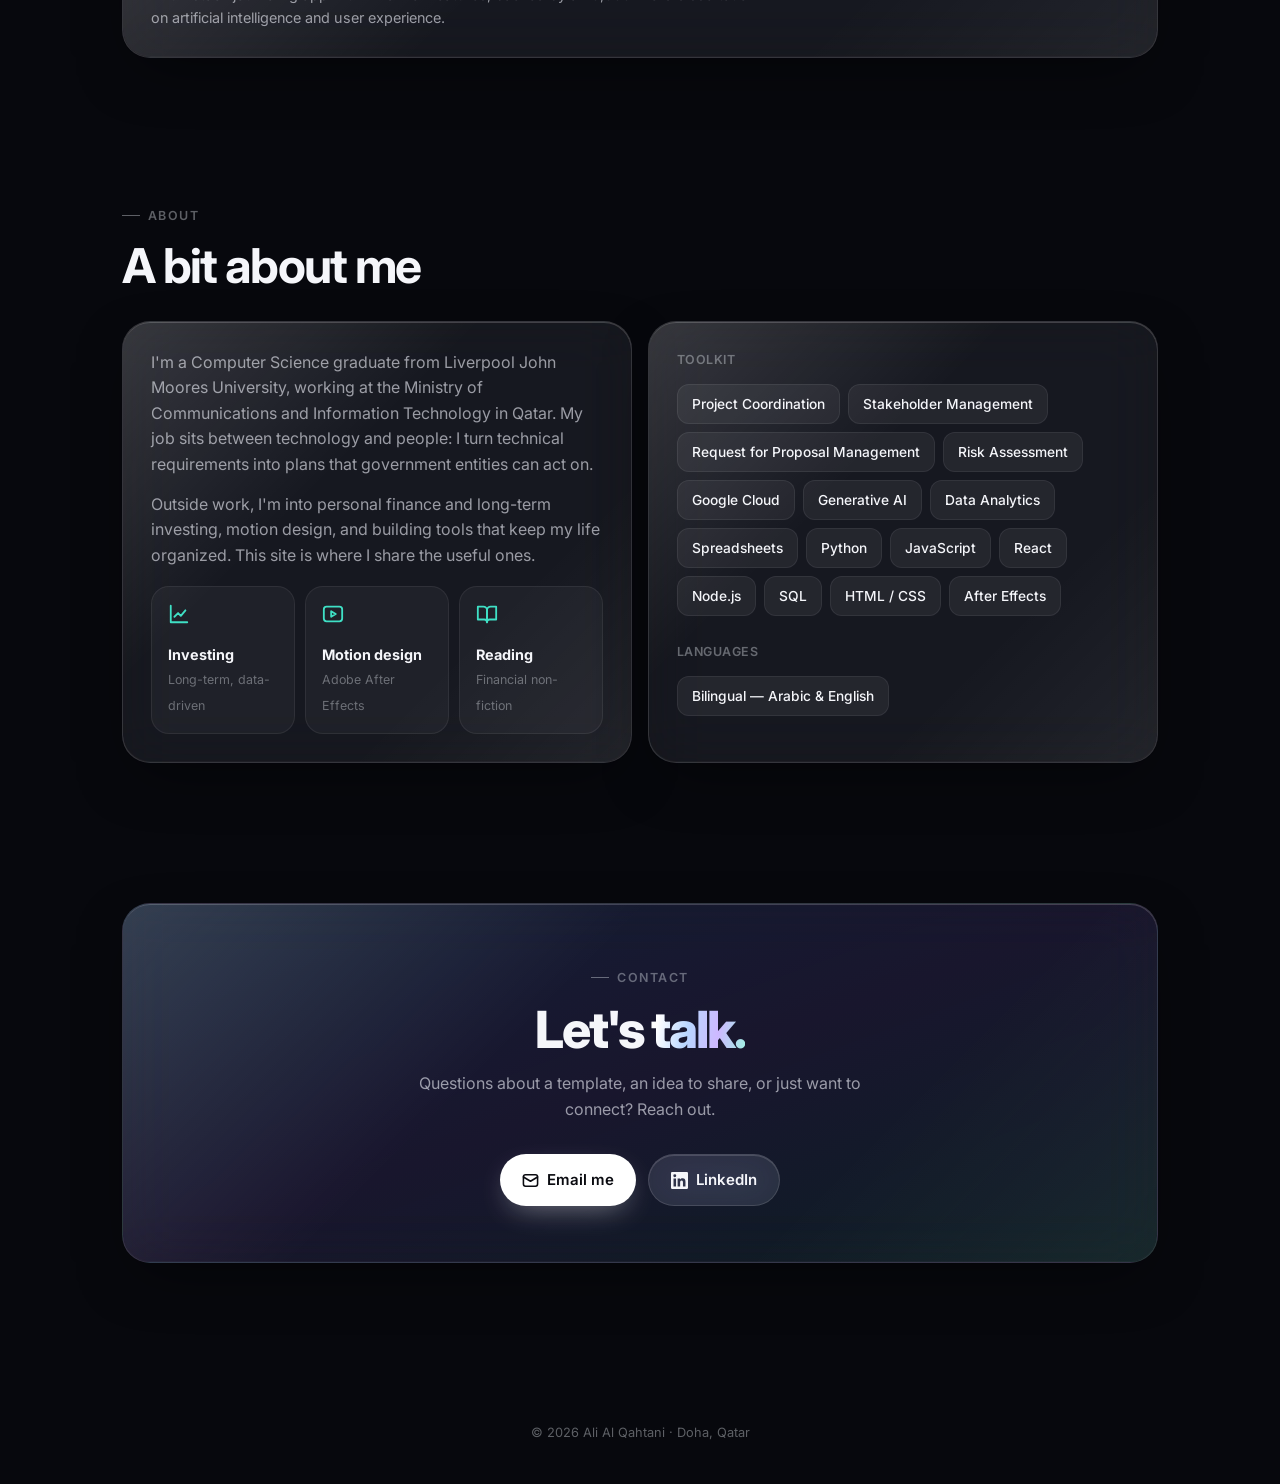
==== commit 439dafa0: "Replace mobile dock with iOS liquid-glass tab bar Co-Authored-By: Claude Opus 5.5 <noreply@anthropic" ====
--- a/index.html
+++ b/index.html
@@ -120,31 +120,26 @@
 @media (max-width:760px){
   .topnav{display:none}
   .dock{
-    display:flex;justify-content:space-around;align-items:center;position:fixed;z-index:60;
-    left:10px;right:10px;bottom:calc(8px + env(safe-area-inset-bottom));
-    max-width:430px;margin:0 auto;height:88px;padding:0 14px;border-radius:34px;
-    background:rgba(255,255,255,.16);
-    backdrop-filter:blur(40px) saturate(190%);-webkit-backdrop-filter:blur(40px) saturate(190%);
-    border:.5px solid rgba(255,255,255,.22);
-    box-shadow:inset 0 .5px 0 rgba(255,255,255,.35),0 10px 40px -10px rgba(0,0,0,.55);
+    display:grid;grid-template-columns:repeat(5,1fr);position:fixed;z-index:60;
+    left:14px;right:14px;bottom:calc(10px + env(safe-area-inset-bottom));
+    max-width:440px;margin:0 auto;height:64px;padding:5px;border-radius:999px;overflow:visible;
+    background:rgba(255,255,255,.07);
+    backdrop-filter:blur(24px) saturate(180%);-webkit-backdrop-filter:blur(24px) saturate(180%);
+    border:1px solid rgba(255,255,255,.14);
+    box-shadow:inset 0 1px 0 rgba(255,255,255,.18),inset 0 -1px 0 rgba(255,255,255,.04),0 12px 34px -8px rgba(0,0,0,.6);
   }
-  .dock::before{display:none}
-  .dock a{position:relative;display:block;-webkit-tap-highlight-color:transparent}
-  .dock a .ico{
-    position:relative;width:60px;height:60px;border-radius:14px;display:grid;place-items:center;overflow:hidden;
-    transition:transform .35s var(--spring),filter .2s;
-  }
-  .dock a .ico::after{ /* soft top gloss, like iOS icons */
-    content:"";position:absolute;inset:0;border-radius:inherit;pointer-events:none;
-    background:linear-gradient(180deg,rgba(255,255,255,.22) 0%,rgba(255,255,255,0) 50%);
-    box-shadow:inset 0 0 0 .5px rgba(255,255,255,.18);
-  }
-  .dock a svg{width:30px;height:30px;color:#fff;filter:drop-shadow(0 1px 1px rgba(0,0,0,.18))}
-  .dock a:active .ico{transform:scale(.88);filter:brightness(.82)}
-  .dock a::after{content:"";position:absolute;bottom:-9px;left:50%;width:4px;height:4px;border-radius:50%;
-    background:rgba(255,255,255,.9);transform:translateX(-50%) scale(0);transition:transform .3s var(--spring)}
-  .dock a.active::after{transform:translateX(-50%) scale(1)}
-  .dock .lbl{display:none}
+  .dock::before{border-radius:999px}
+  .tab-pill{position:absolute;top:5px;bottom:5px;left:5px;width:calc((100% - 10px)/5);border-radius:999px;
+    background:rgba(255,255,255,.13);border:1px solid rgba(255,255,255,.2);
+    box-shadow:inset 0 1px 0 rgba(255,255,255,.28),0 4px 14px -4px rgba(0,0,0,.4);
+    transform:translateX(calc(var(--i,0)*100%));transition:transform .5s var(--spring)}
+  .dock a{position:relative;z-index:1;display:flex;flex-direction:column;align-items:center;justify-content:center;gap:3px;
+    border-radius:999px;color:rgba(255,255,255,.72);font-size:.66rem;font-weight:500;letter-spacing:.01em;
+    -webkit-tap-highlight-color:transparent;transition:color .3s,transform .25s var(--ease)}
+  .dock a svg{width:23px;height:23px;transition:fill .2s}
+  .dock a.active{color:#fff}
+  .dock a.active svg{fill:currentColor}
+  .dock a:active{transform:scale(.92)}
 }
 .i-home{background:linear-gradient(160deg,#6cb4ff,#2f6bff)}
 .i-lib{background:linear-gradient(160deg,#ffcc6b,#ff8a3d)}
@@ -327,10 +322,7 @@
 @media (max-width:420px){
   .interests{grid-template-columns:1fr}
 }
-@media (max-width:360px){
-  .dock{height:80px;padding:0 8px}
-  .dock a .ico{width:54px;height:54px;border-radius:12.5px}
-}
+
 @media (prefers-reduced-motion:reduce){
   *,*::before,*::after{animation:none!important;transition:none!important}
   .reveal{opacity:1;transform:none;filter:none}
@@ -535,17 +527,13 @@
 <footer>© <span id="year"></span> Ali Al Qahtani · Doha, Qatar</footer>
 
 <!-- Mobile dock -->
-<nav class="dock glass" id="dock" aria-label="Dock">
-  <a href="#home" data-nav="home" aria-label="Home"><span class="lbl">Home</span><span class="ico i-home">
-    <svg viewBox="0 0 24 24" fill="none" stroke="currentColor" stroke-width="2.2" stroke-linecap="round" stroke-linejoin="round"><path d="m3 10 9-7 9 7v10a1 1 0 0 1-1 1h-5v-6H9v6H4a1 1 0 0 1-1-1z"/></svg></span></a>
-  <a href="#library" data-nav="library" aria-label="Library"><span class="lbl">Library</span><span class="ico i-lib">
-    <svg viewBox="0 0 24 24" fill="none" stroke="currentColor" stroke-width="2.2" stroke-linecap="round" stroke-linejoin="round"><path d="M4 19.5A2.5 2.5 0 0 1 6.5 17H20V3H6.5A2.5 2.5 0 0 0 4 5.5v14z"/><path d="M4 19.5A2.5 2.5 0 0 0 6.5 22H20v-5"/></svg></span></a>
-  <a href="#work" data-nav="work" aria-label="Work"><span class="lbl">Work</span><span class="ico i-work">
-    <svg viewBox="0 0 24 24" fill="none" stroke="currentColor" stroke-width="2.2" stroke-linecap="round" stroke-linejoin="round"><rect x="2" y="7" width="20" height="14" rx="2"/><path d="M16 7V5a2 2 0 0 0-2-2h-4a2 2 0 0 0-2 2v2"/></svg></span></a>
-  <a href="#about" data-nav="about" aria-label="About"><span class="lbl">About</span><span class="ico i-about">
-    <svg viewBox="0 0 24 24" fill="none" stroke="currentColor" stroke-width="2.2" stroke-linecap="round" stroke-linejoin="round"><circle cx="12" cy="8" r="4"/><path d="M4 21c0-4 4-6 8-6s8 2 8 6"/></svg></span></a>
-  <a href="#contact" data-nav="contact" aria-label="Contact"><span class="lbl">Contact</span><span class="ico i-contact">
-    <svg viewBox="0 0 24 24" fill="none" stroke="currentColor" stroke-width="2.2" stroke-linecap="round" stroke-linejoin="round"><path d="M21 15a2 2 0 0 1-2 2H7l-4 4V5a2 2 0 0 1 2-2h14a2 2 0 0 1 2 2z"/></svg></span></a>
+<nav class="dock glass" id="dock" aria-label="Sections">
+  <span class="tab-pill" id="tabPill"></span>
+  <a href="#home" data-nav="home"><svg viewBox="0 0 24 24" fill="none" stroke="currentColor" stroke-width="1.9" stroke-linecap="round" stroke-linejoin="round"><path d="M3.5 10.2 12 3.5l8.5 6.7V20a1 1 0 0 1-1 1H15v-6h-6v6H4.5a1 1 0 0 1-1-1z"/></svg>Home</a>
+  <a href="#library" data-nav="library"><svg viewBox="0 0 24 24" fill="none" stroke="currentColor" stroke-width="1.9" stroke-linecap="round" stroke-linejoin="round"><path d="M4 19.5A2.5 2.5 0 0 1 6.5 17H20V3H6.5A2.5 2.5 0 0 0 4 5.5v14z"/><path d="M4 19.5A2.5 2.5 0 0 0 6.5 22H20v-5"/></svg>Library</a>
+  <a href="#work" data-nav="work"><svg viewBox="0 0 24 24" fill="none" stroke="currentColor" stroke-width="1.9" stroke-linecap="round" stroke-linejoin="round"><rect x="2.5" y="7" width="19" height="13.5" rx="2.5"/><path d="M16 7V5.5A2.5 2.5 0 0 0 13.5 3h-3A2.5 2.5 0 0 0 8 5.5V7"/></svg>Work</a>
+  <a href="#about" data-nav="about"><svg viewBox="0 0 24 24" fill="none" stroke="currentColor" stroke-width="1.9" stroke-linecap="round" stroke-linejoin="round"><circle cx="12" cy="8" r="4"/><path d="M4.5 21c.6-3.8 3.8-6 7.5-6s6.9 2.2 7.5 6z"/></svg>About</a>
+  <a href="#contact" data-nav="contact"><svg viewBox="0 0 24 24" fill="none" stroke="currentColor" stroke-width="1.9" stroke-linecap="round" stroke-linejoin="round"><path d="M21 11.5a8.4 8.4 0 0 1-12.3 7.5L3 21l2-5.5A8.4 8.4 0 1 1 21 11.5z"/></svg>Contact</a>
 </nav>
 
 <script>
@@ -631,6 +619,7 @@
 function setActive(id){
   topLinks.forEach(a => a.classList.toggle("active", a.dataset.nav===id));
   dockLinks.forEach(a => a.classList.toggle("active", a.dataset.nav===id));
+  const di = dockLinks.findIndex(a => a.dataset.nav===id); if (di > -1) document.getElementById("tabPill").style.setProperty("--i", di);
   const a = topLinks.find(x => x.dataset.nav===id);
   if (a){ pill.style.left = a.offsetLeft+"px"; pill.style.width = a.offsetWidth+"px"; }
 }
@@ -702,11 +691,7 @@
   });
 }
 
-/* Dock: show label briefly on tap */
-dockLinks.forEach(a => a.addEventListener("click", () => {
-  a.classList.add("show-lbl"); setTimeout(() => a.classList.remove("show-lbl"), 900);
-  a.classList.remove("jiggle"); void a.offsetWidth; a.classList.add("jiggle");
-}));
+
 
 document.getElementById("year").textContent = new Date().getFullYear();
 </script>
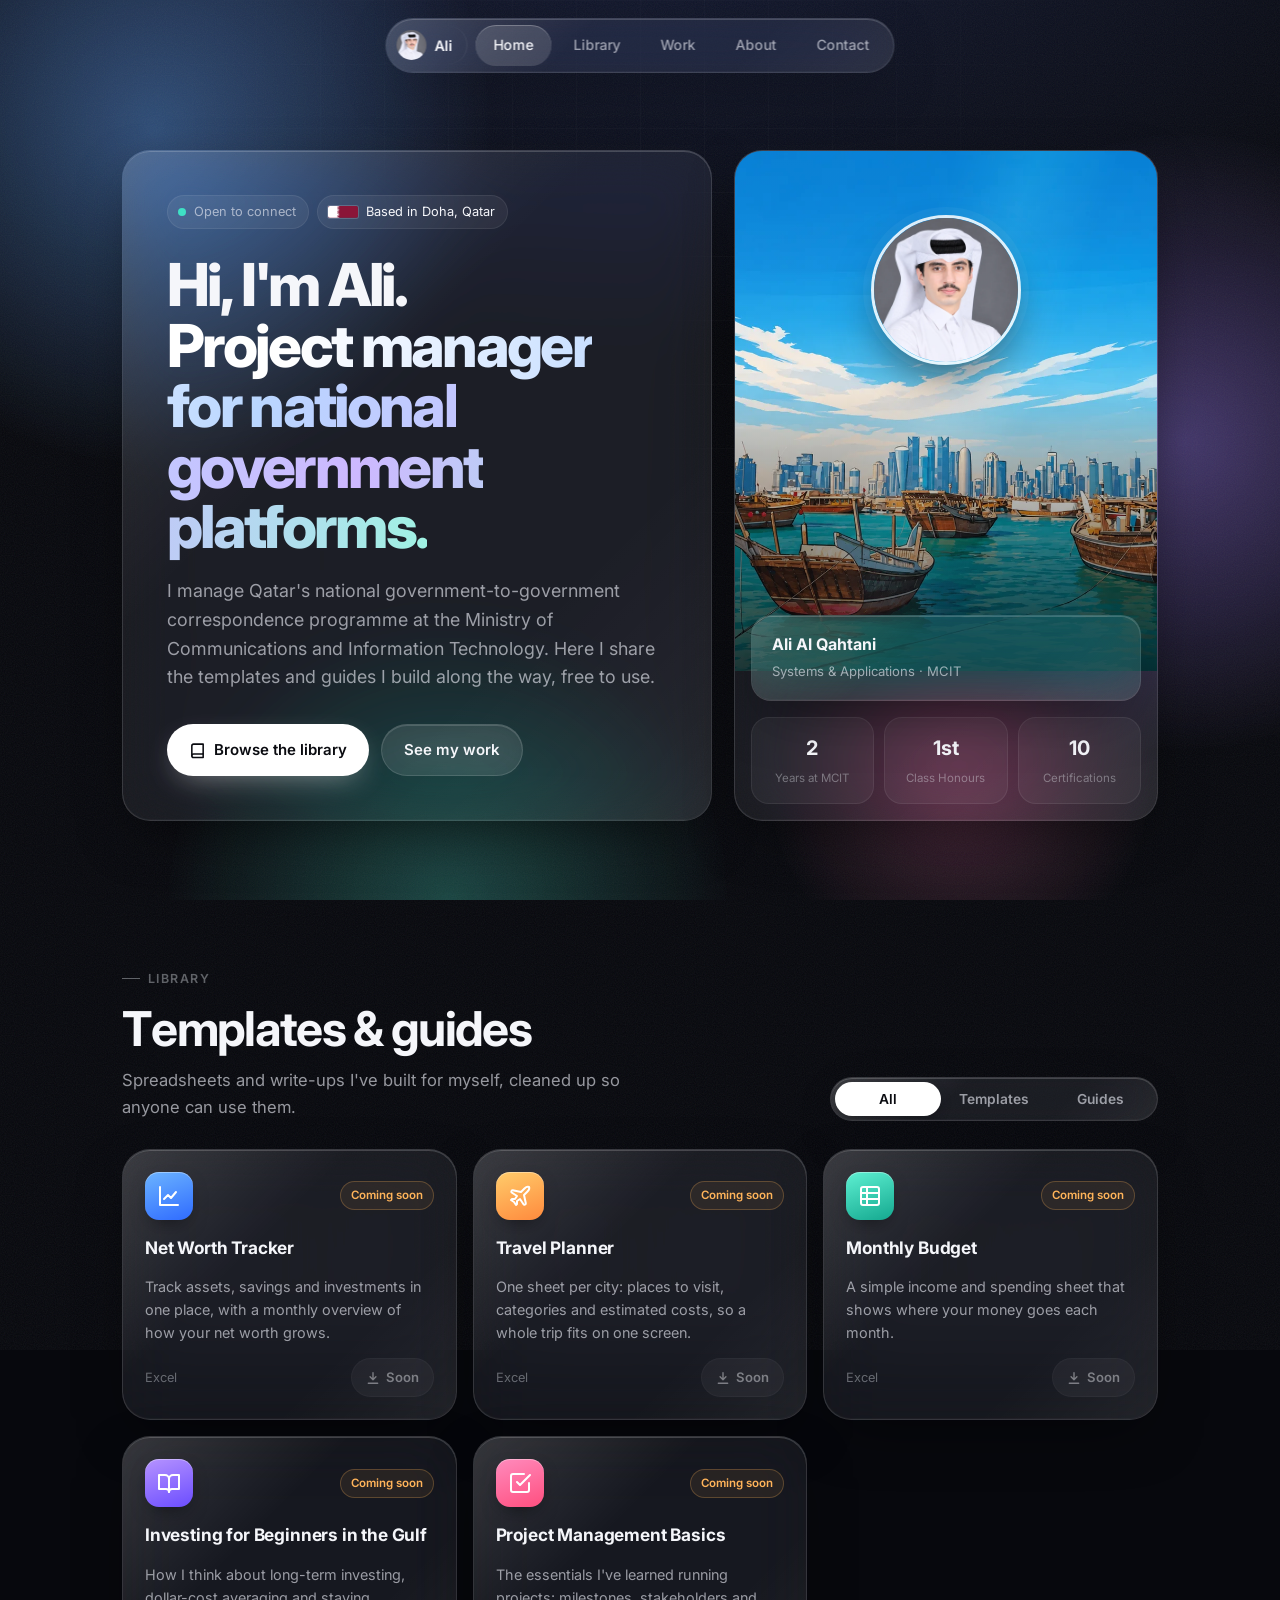
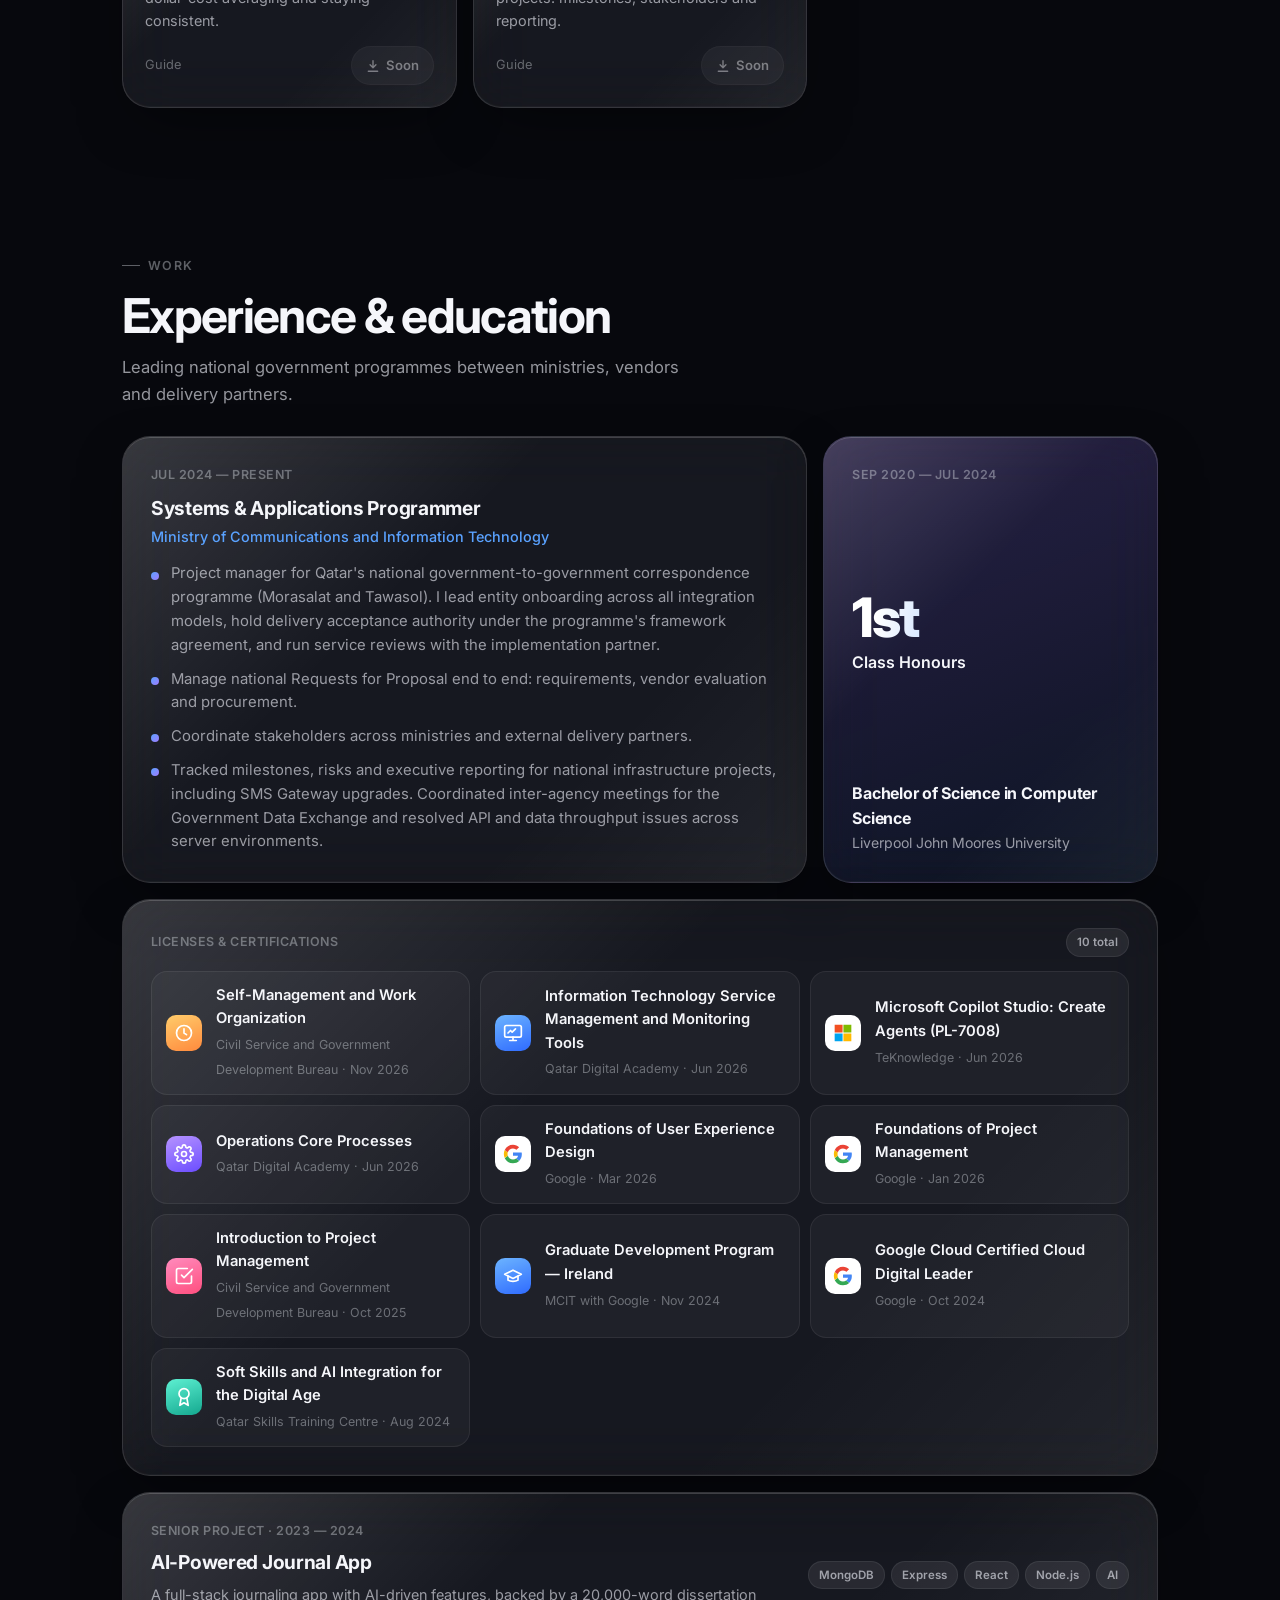
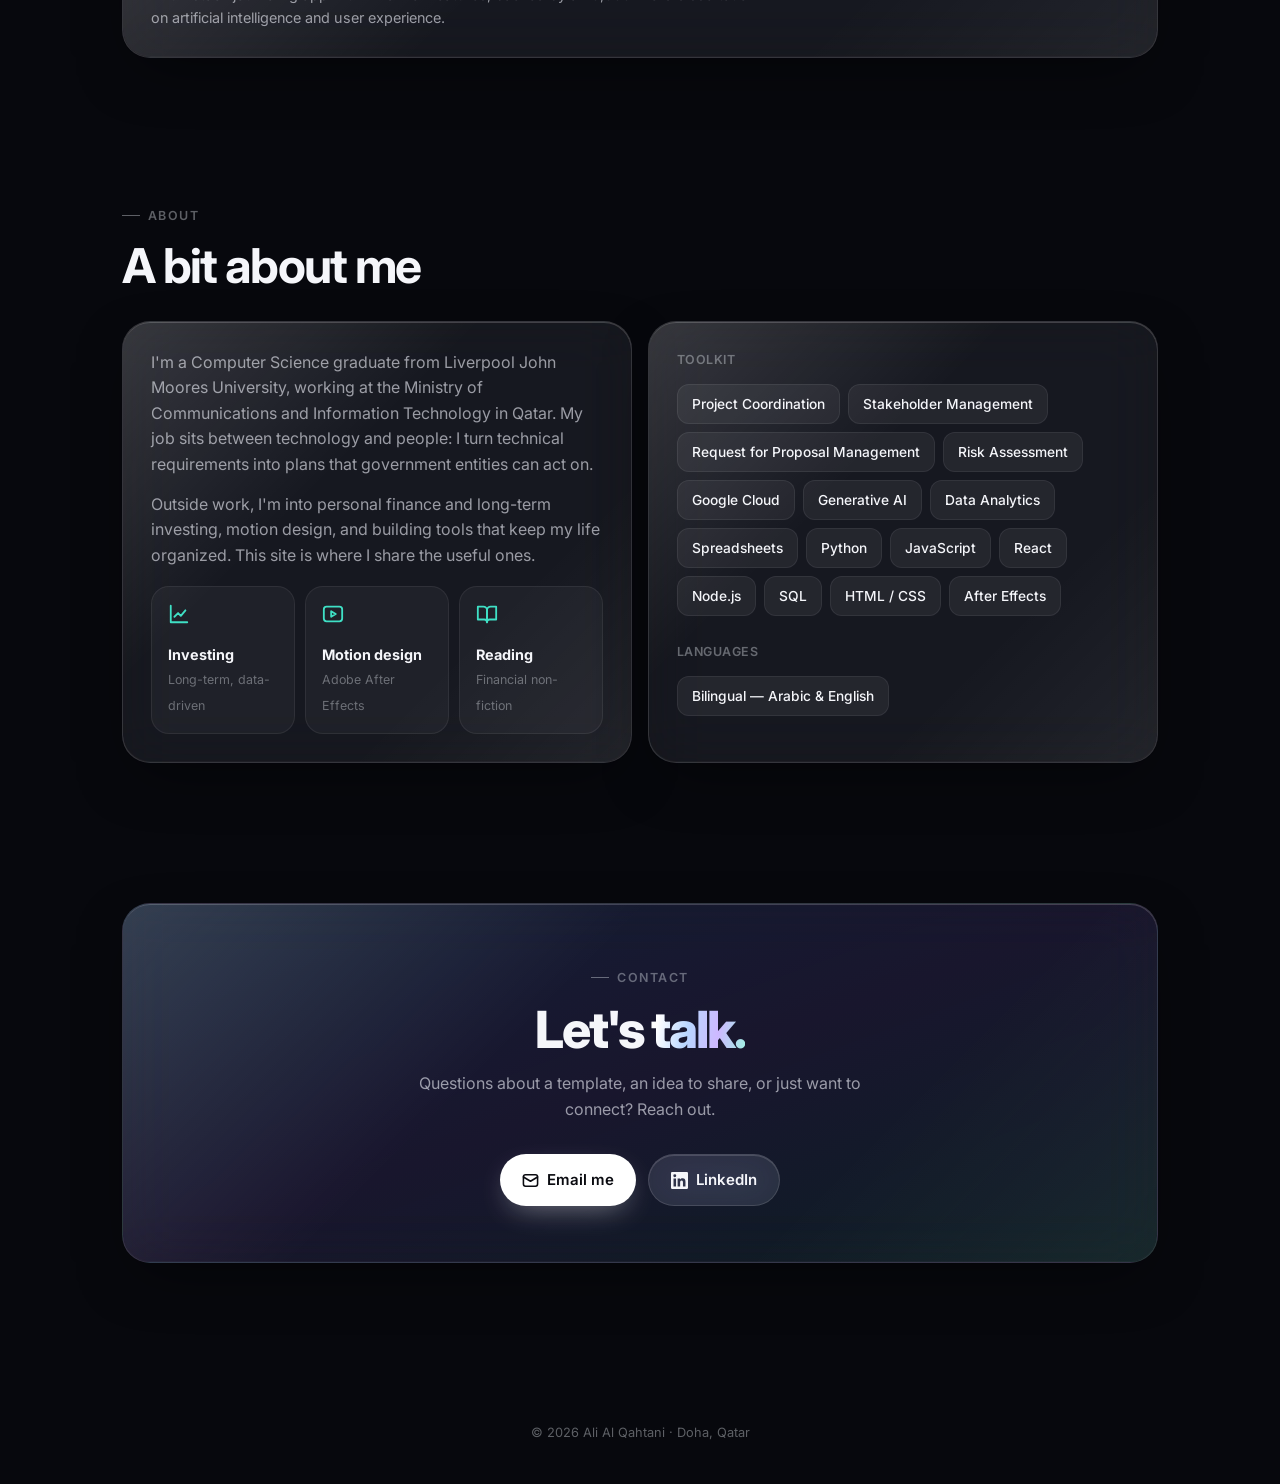
==== commit 675c234a: "Add animated Doha harbour scene behind portrait, remove duplicate flag Co-Authored-By: Claude Opus 5" ====
--- a/index.html
+++ b/index.html
@@ -183,11 +183,17 @@
 
 .hero-card{display:flex;flex-direction:column}
 .hero-photo{position:relative;flex:1;min-height:300px;overflow:hidden;display:grid;place-items:center}
-.halo{position:absolute;left:50%;top:44%;width:320px;height:320px;transform:translate(-50%,-50%);border-radius:50%;
-  background:radial-gradient(circle,rgba(140,170,255,.22) 0%,rgba(140,170,255,0) 65%);animation:breathe 8s ease-in-out infinite}
-@keyframes breathe{0%,100%{opacity:.6;transform:translate(-50%,-50%) scale(.92)}50%{opacity:1;transform:translate(-50%,-50%) scale(1.05)}}
-.portrait{position:relative;z-index:1;width:156px;height:156px;margin-top:-30px}
-.portrait img{width:100%;height:100%;border-radius:50%;object-fit:cover;border:1px solid rgba(255,255,255,.25);
+.scene{position:absolute;inset:0;width:100%;height:100%;object-fit:cover;object-position:50% 62%;
+  transform-origin:50% 60%;animation:drift 40s ease-in-out infinite alternate}
+@keyframes drift{0%{transform:scale(1.06) translate3d(0,0,0)}100%{transform:scale(1.16) translate3d(-2.5%,-1.5%,0)}}
+.hero-photo::after{content:"";position:absolute;inset:0;pointer-events:none;
+  background:linear-gradient(180deg,rgba(7,8,13,.05) 0%,rgba(7,8,13,0) 45%,rgba(7,8,13,.55) 85%,rgba(7,8,13,.75) 100%)}
+.hero-photo::before{content:"";position:absolute;inset:-20%;z-index:1;pointer-events:none;mix-blend-mode:soft-light;
+  background:linear-gradient(110deg,transparent 40%,rgba(255,255,255,.35) 50%,transparent 60%);
+  animation:shimmer 14s ease-in-out infinite}
+@keyframes shimmer{0%,70%{transform:translateX(-60%)}100%{transform:translateX(60%)}}
+.portrait{position:relative;z-index:2;width:150px;height:150px;align-self:start;margin-top:clamp(26px,6vw,64px)}
+.portrait img{width:100%;height:100%;border-radius:50%;object-fit:cover;border:3px solid rgba(255,255,255,.85);
   box-shadow:0 0 0 8px rgba(255,255,255,.04),0 24px 50px -16px rgba(0,0,0,.7)}
 .hero-id{position:relative;z-index:3;display:flex;align-items:center;justify-content:space-between;gap:14px;padding:16px 20px;margin:-56px 16px 16px;border-radius:20px}
 .hero-id strong{display:block;font-size:1rem}
@@ -369,14 +375,13 @@
 
     <div class="hero-card glass reveal">
       <div class="hero-photo">
-        <div class="halo"></div>
+        <img class="scene" src="assets/harbor.webp" alt="Illustration of dhows in Doha harbour with the city skyline">
         <div class="portrait">
           <img src="assets/avatar.webp" alt="Ali Al Qahtani">
         </div>
       </div>
       <div class="hero-id glass">
         <div><strong>Ali Al Qahtani</strong><small>Systems &amp; Applications · MCIT</small></div>
-        <span class="status based" style="margin:0;padding:5px 10px 5px 8px"><svg class="flag" viewBox="0 0 28 11" aria-hidden="true"><rect width="28" height="11" fill="#8A1538"/><polygon fill="#fff" points="0,0 8,0 11,0.611 8,1.222 11,1.833 8,2.444 11,3.056 8,3.667 11,4.278 8,4.889 11,5.500 8,6.111 11,6.722 8,7.333 11,7.944 8,8.556 11,9.167 8,9.778 11,10.389 8,11.000 0,11"/></svg>Doha</span>
       </div>
       <div class="stats">
         <div class="stat"><b data-count="2">0</b><span>Years at MCIT</span></div>
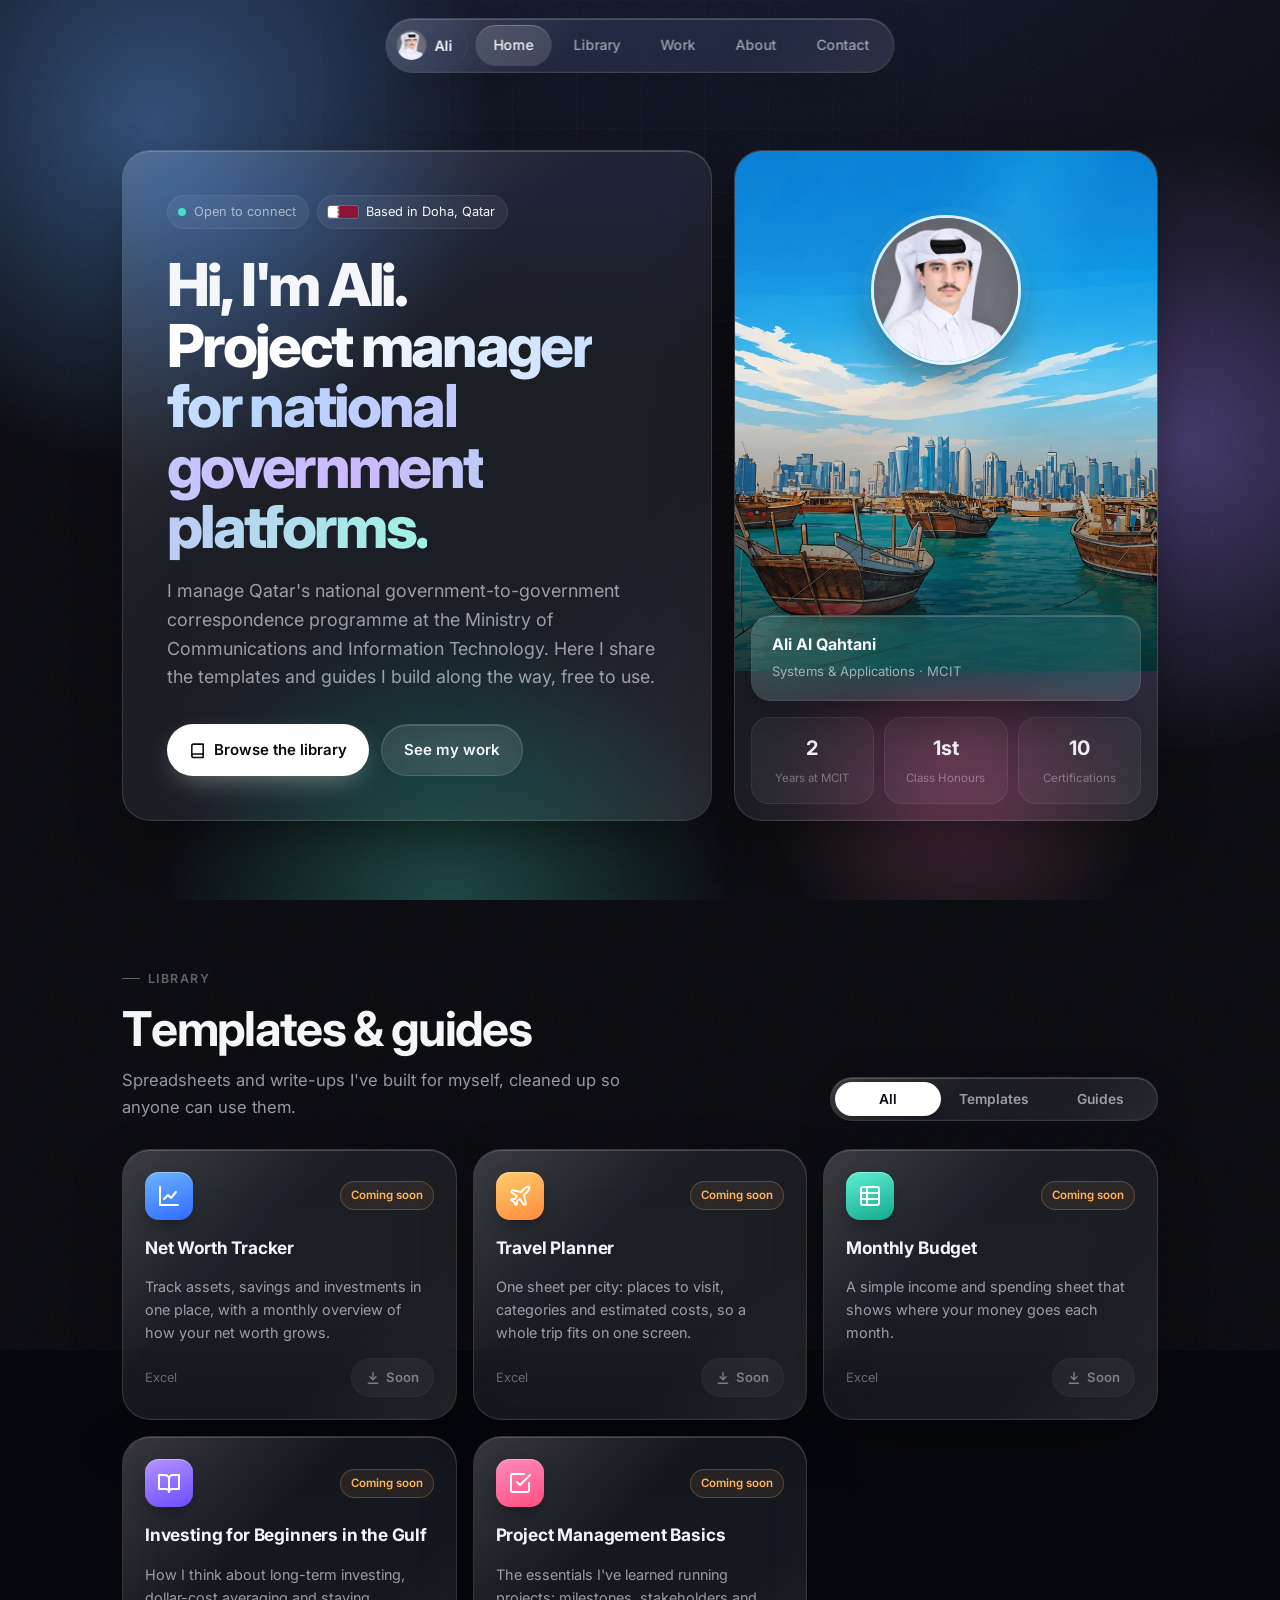
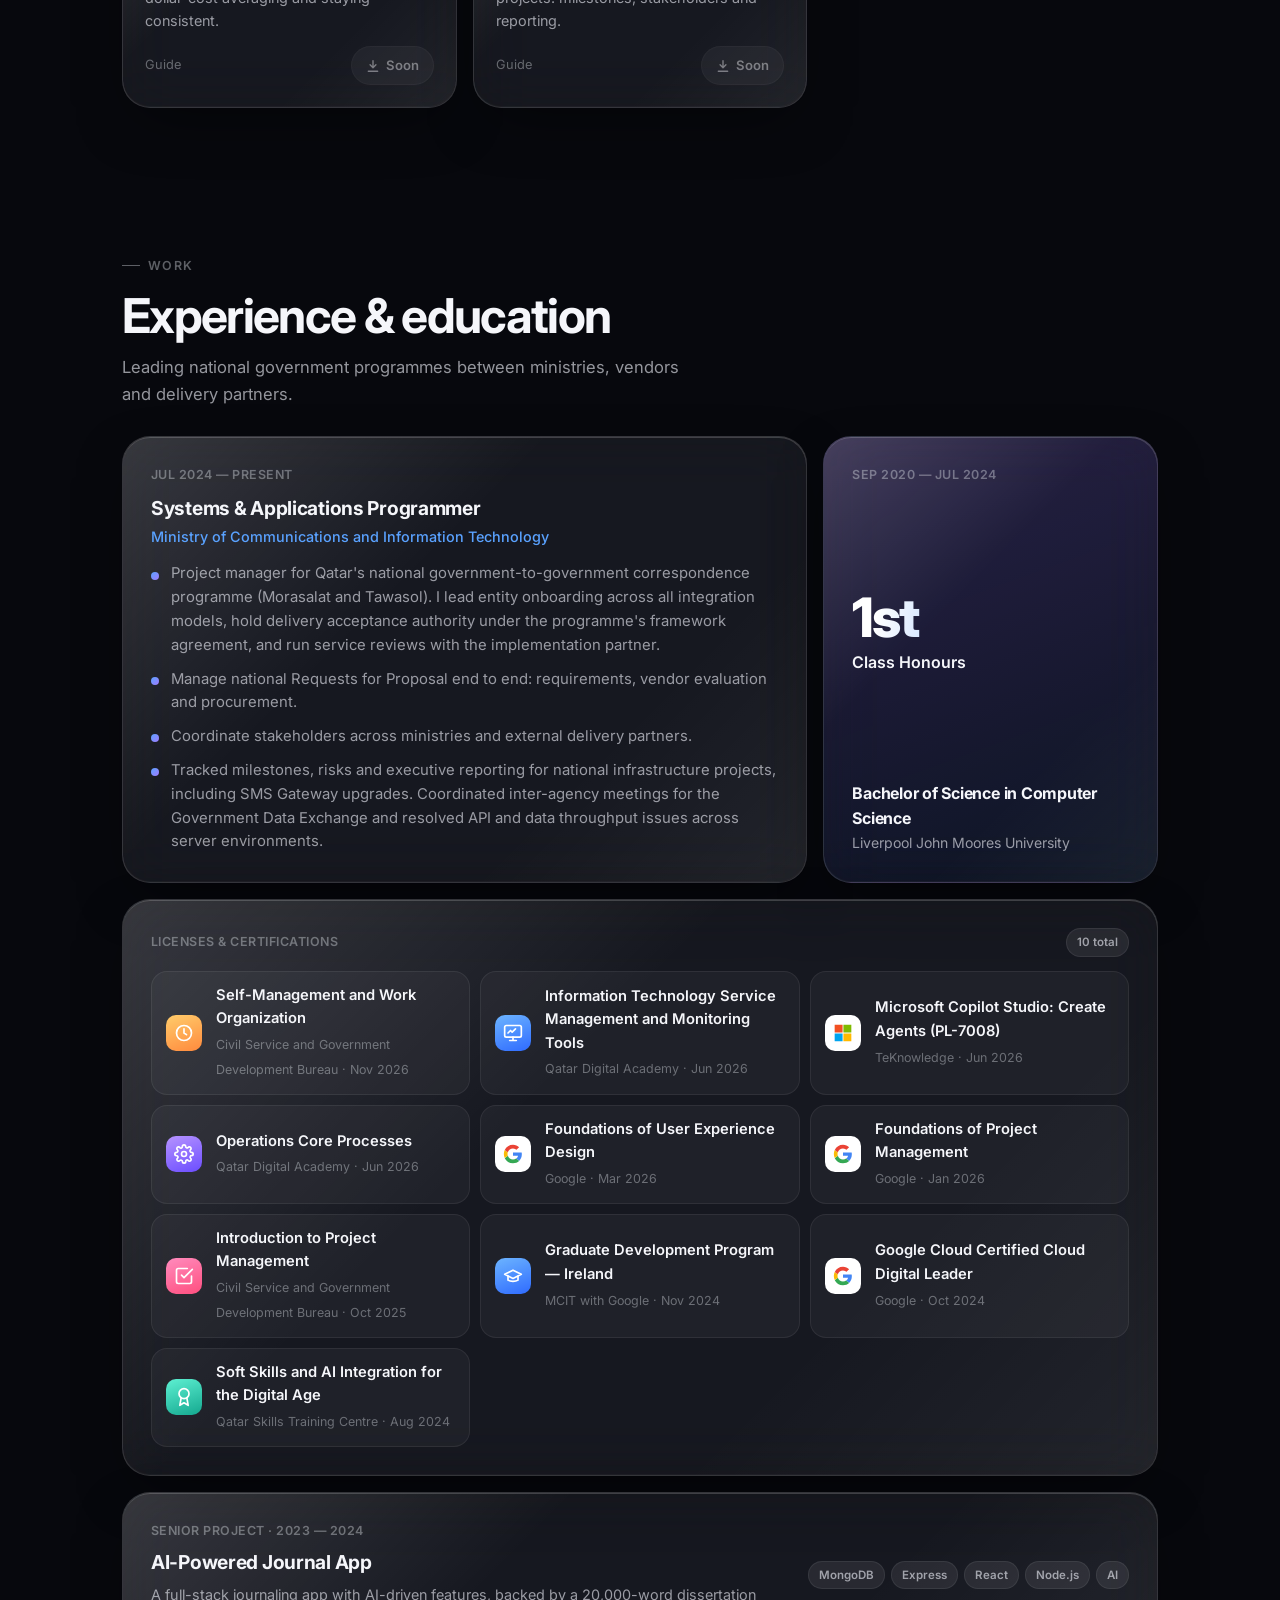
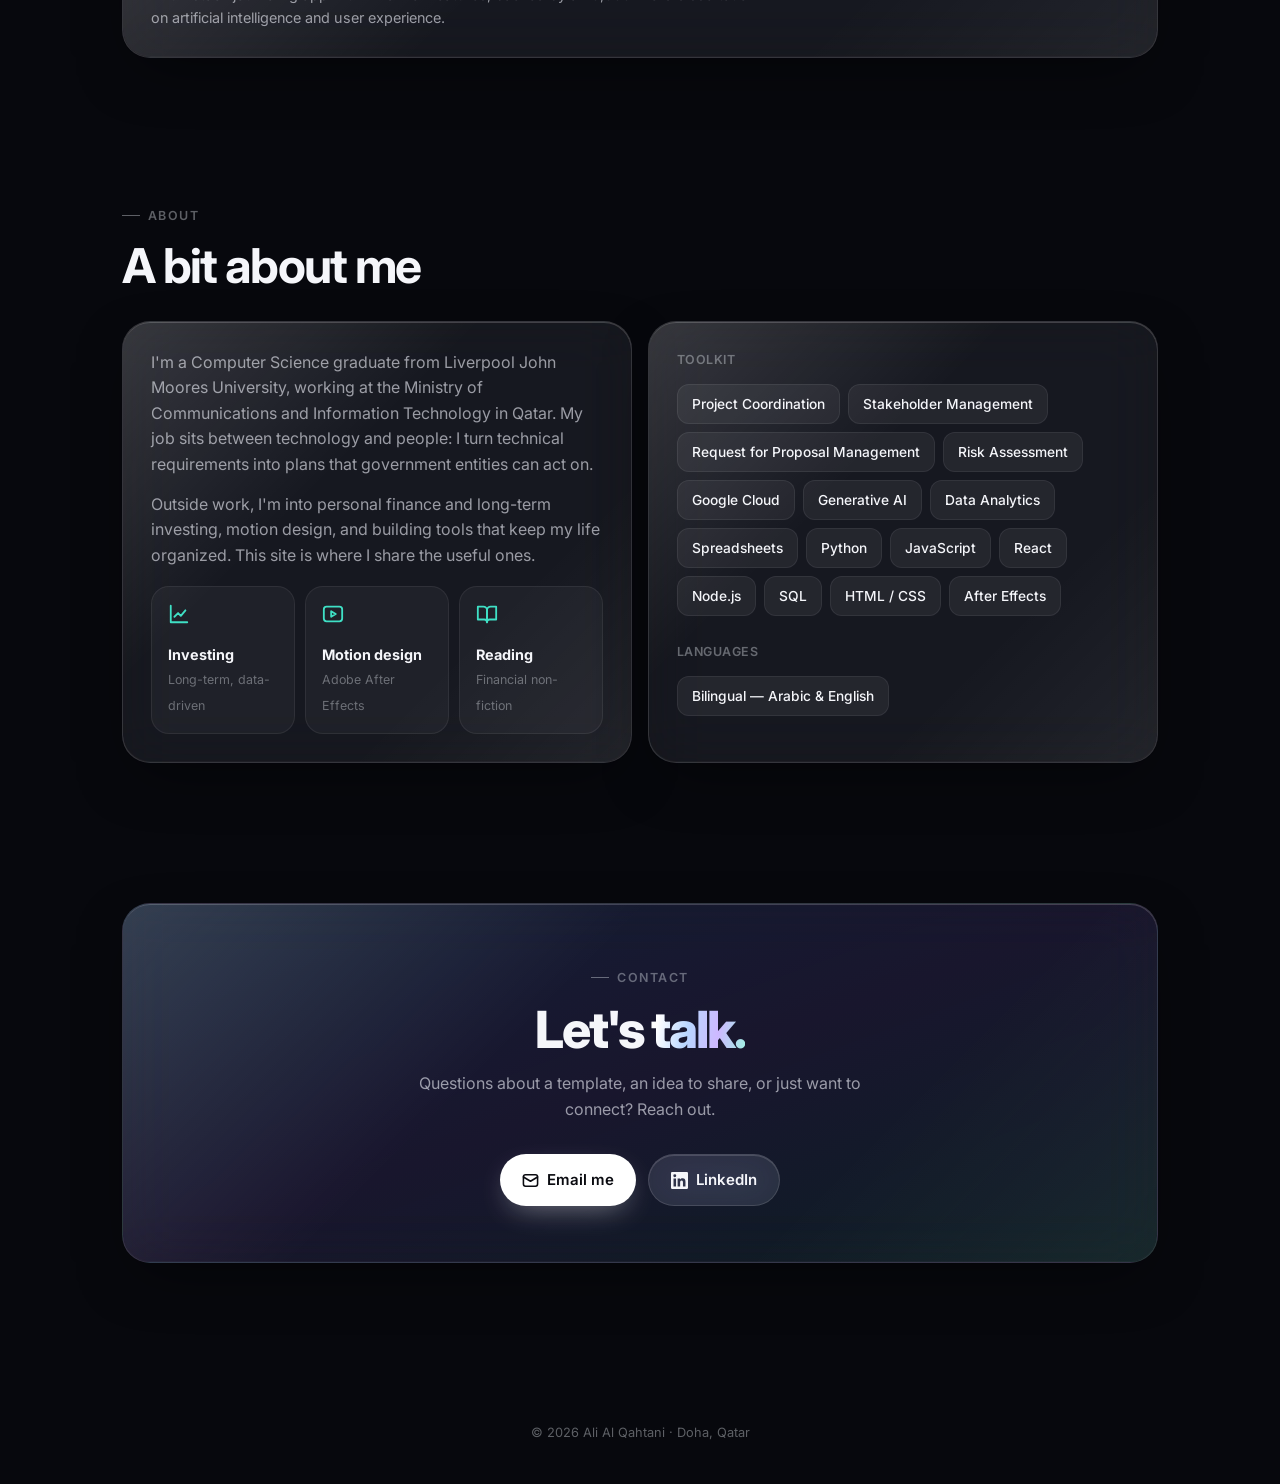
==== commit 75dec171: "Fix square corners on harbour image in iOS Safari Co-Authored-By: Claude Opus 5.5 <noreply@anthropic" ====
--- a/index.html
+++ b/index.html
@@ -182,7 +182,9 @@
 .btn svg{width:17px;height:17px}
 
 .hero-card{display:flex;flex-direction:column}
-.hero-photo{position:relative;flex:1;min-height:300px;overflow:hidden;display:grid;place-items:center}
+.hero-photo{position:relative;flex:1;min-height:300px;overflow:hidden;display:grid;place-items:center;
+  border-radius:calc(var(--radius) - 1px) calc(var(--radius) - 1px) 0 0;isolation:isolate;transform:translateZ(0);
+  -webkit-mask-image:-webkit-radial-gradient(white,black);mask-image:radial-gradient(white,black)}
 .scene{position:absolute;inset:0;width:100%;height:100%;object-fit:cover;object-position:50% 62%;
   transform-origin:50% 60%;animation:drift 40s ease-in-out infinite alternate}
 @keyframes drift{0%{transform:scale(1.06) translate3d(0,0,0)}100%{transform:scale(1.16) translate3d(-2.5%,-1.5%,0)}}
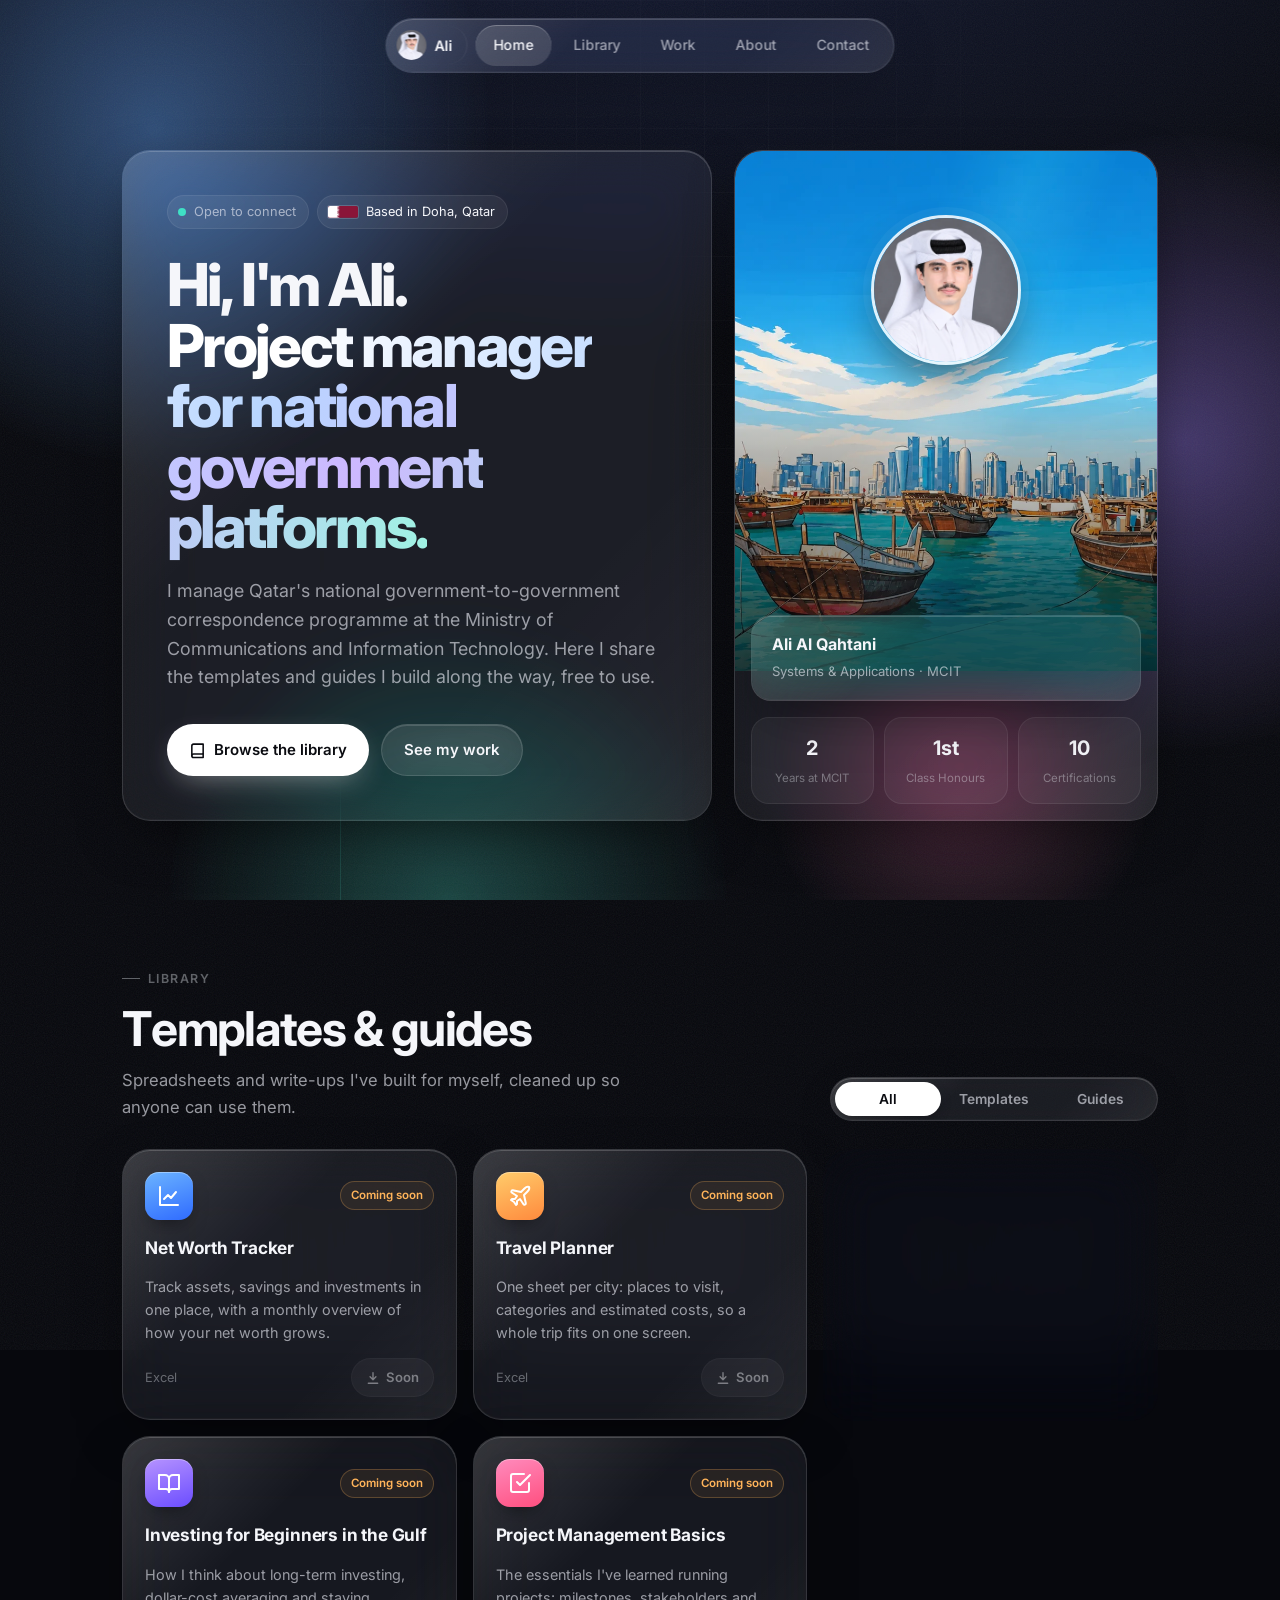
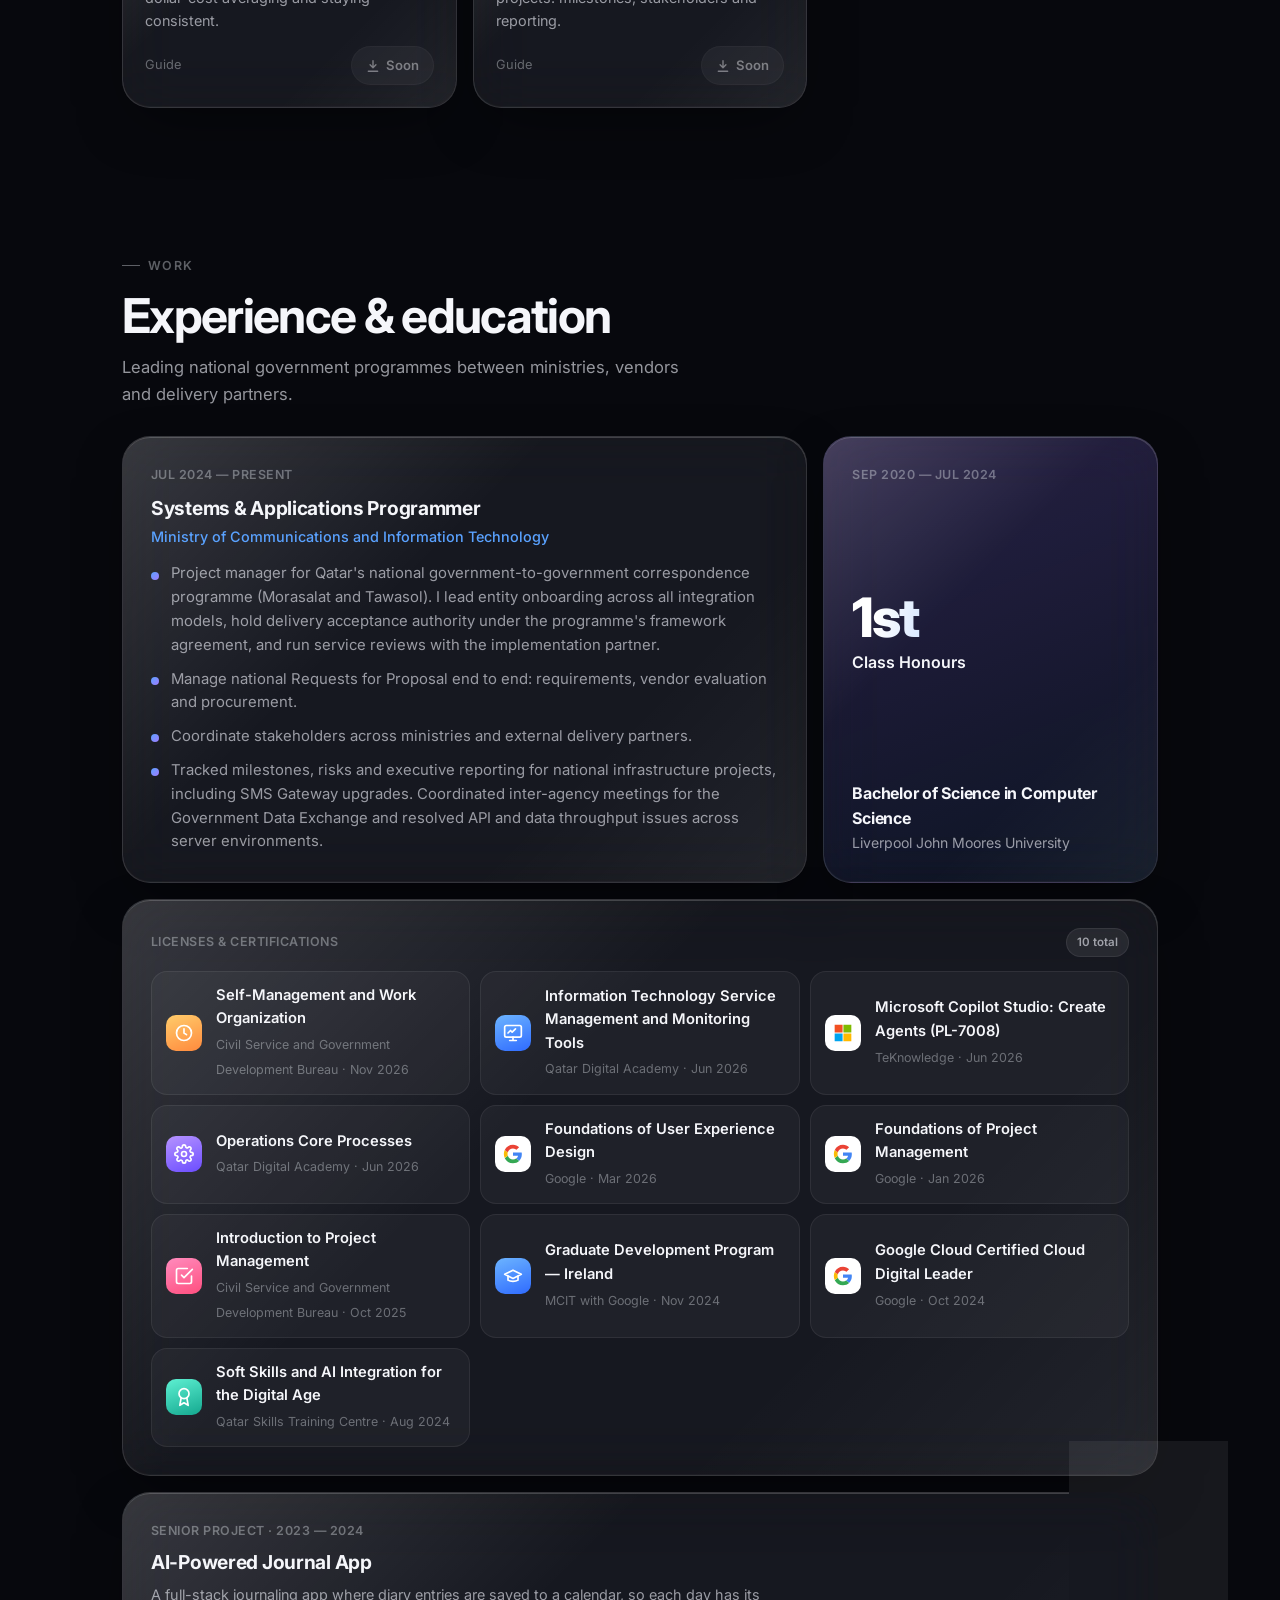
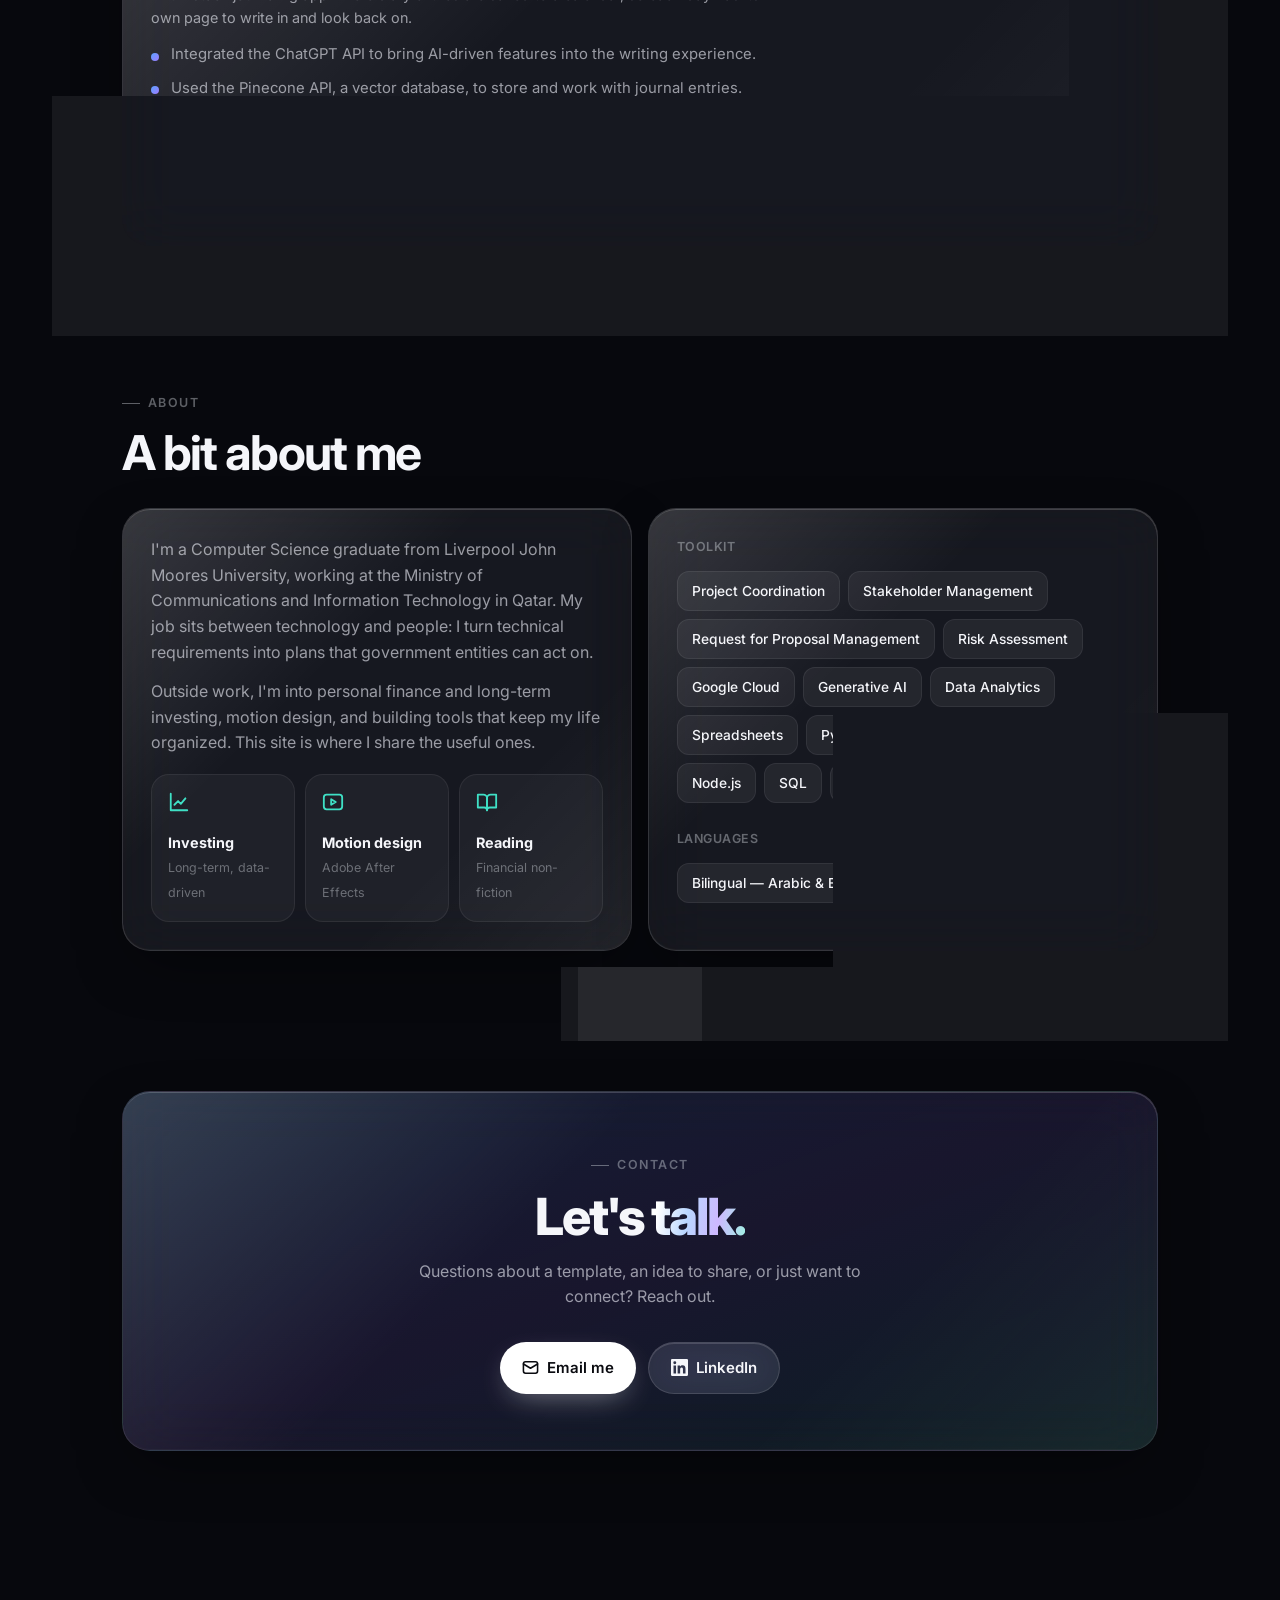
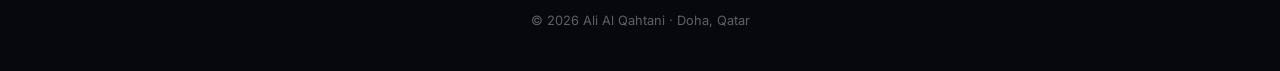
==== commit ca84ffdb: "Expand AI-Powered Journal App project details Co-Authored-By: Claude Opus 5.5 <noreply@anthropic.com" ====
--- a/index.html
+++ b/index.html
@@ -464,12 +464,18 @@
       </article>
 
       <article class="card glass spot span-6 reveal" style="display:flex;justify-content:space-between;align-items:center;gap:20px;flex-wrap:wrap">
-        <div style="max-width:620px">
+        <div style="max-width:640px">
           <div class="when">Senior project · 2023 — 2024</div>
           <h3 style="margin-top:6px">AI-Powered Journal App</h3>
-          <p style="color:var(--muted);font-size:.9rem;margin-top:6px">A full-stack journaling app with AI-driven features, backed by a 20,000-word dissertation on artificial intelligence and user experience.</p>
+          <p style="color:var(--muted);font-size:.9rem;margin-top:6px">A full-stack journaling app where diary entries are saved to a calendar, so each day has its own page to write in and look back on.</p>
+          <ul style="margin-top:14px">
+            <li>Integrated the ChatGPT API to bring AI-driven features into the writing experience.</li>
+            <li>Used the Pinecone API, a vector database, to store and work with journal entries.</li>
+            <li>Built on MongoDB, Express, React and Node.js.</li>
+            <li>Backed by a 20,000-word dissertation on artificial intelligence and user experience.</li>
+          </ul>
         </div>
-        <div class="tags"><span class="chip">MongoDB</span><span class="chip">Express</span><span class="chip">React</span><span class="chip">Node.js</span><span class="chip">AI</span></div>
+        <div class="tags"><span class="chip">ChatGPT API</span><span class="chip">Pinecone</span><span class="chip">MongoDB</span><span class="chip">Express</span><span class="chip">React</span><span class="chip">Node.js</span></div>
       </article>
     </div>
   </section>
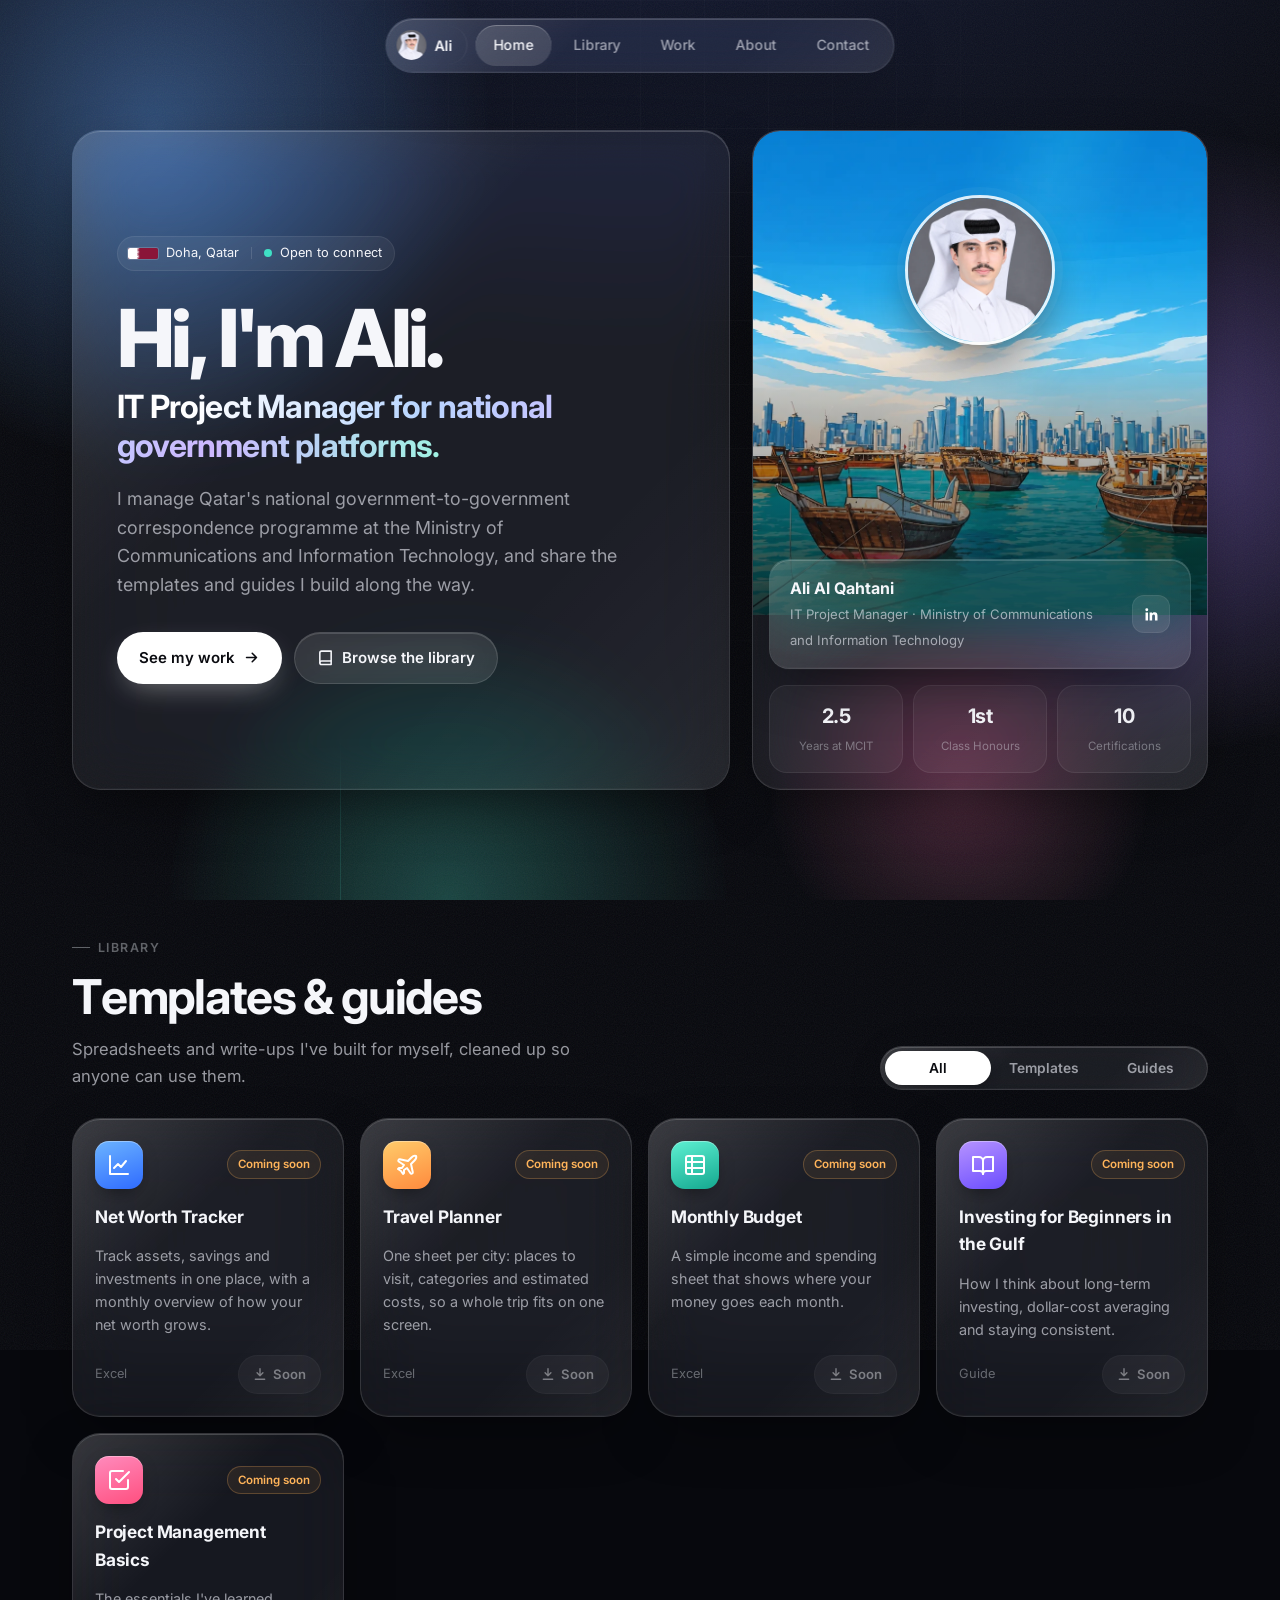
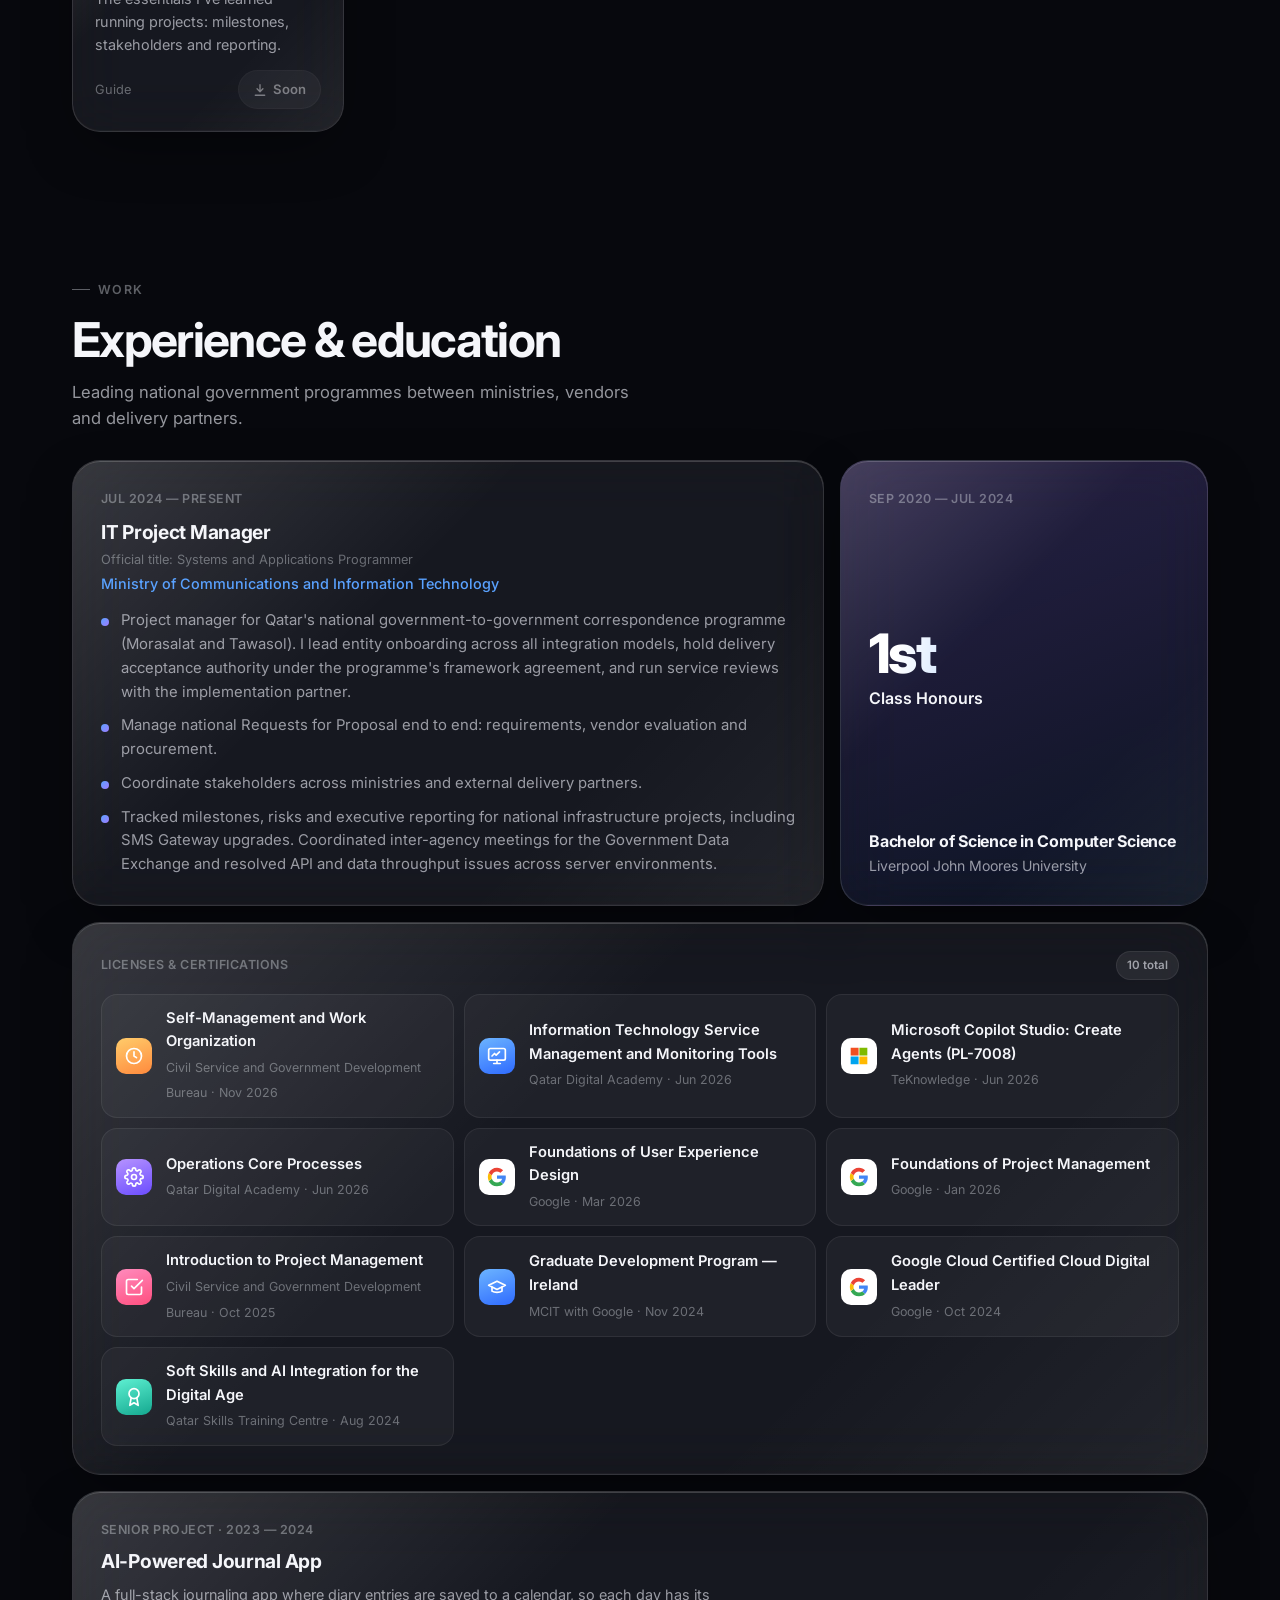
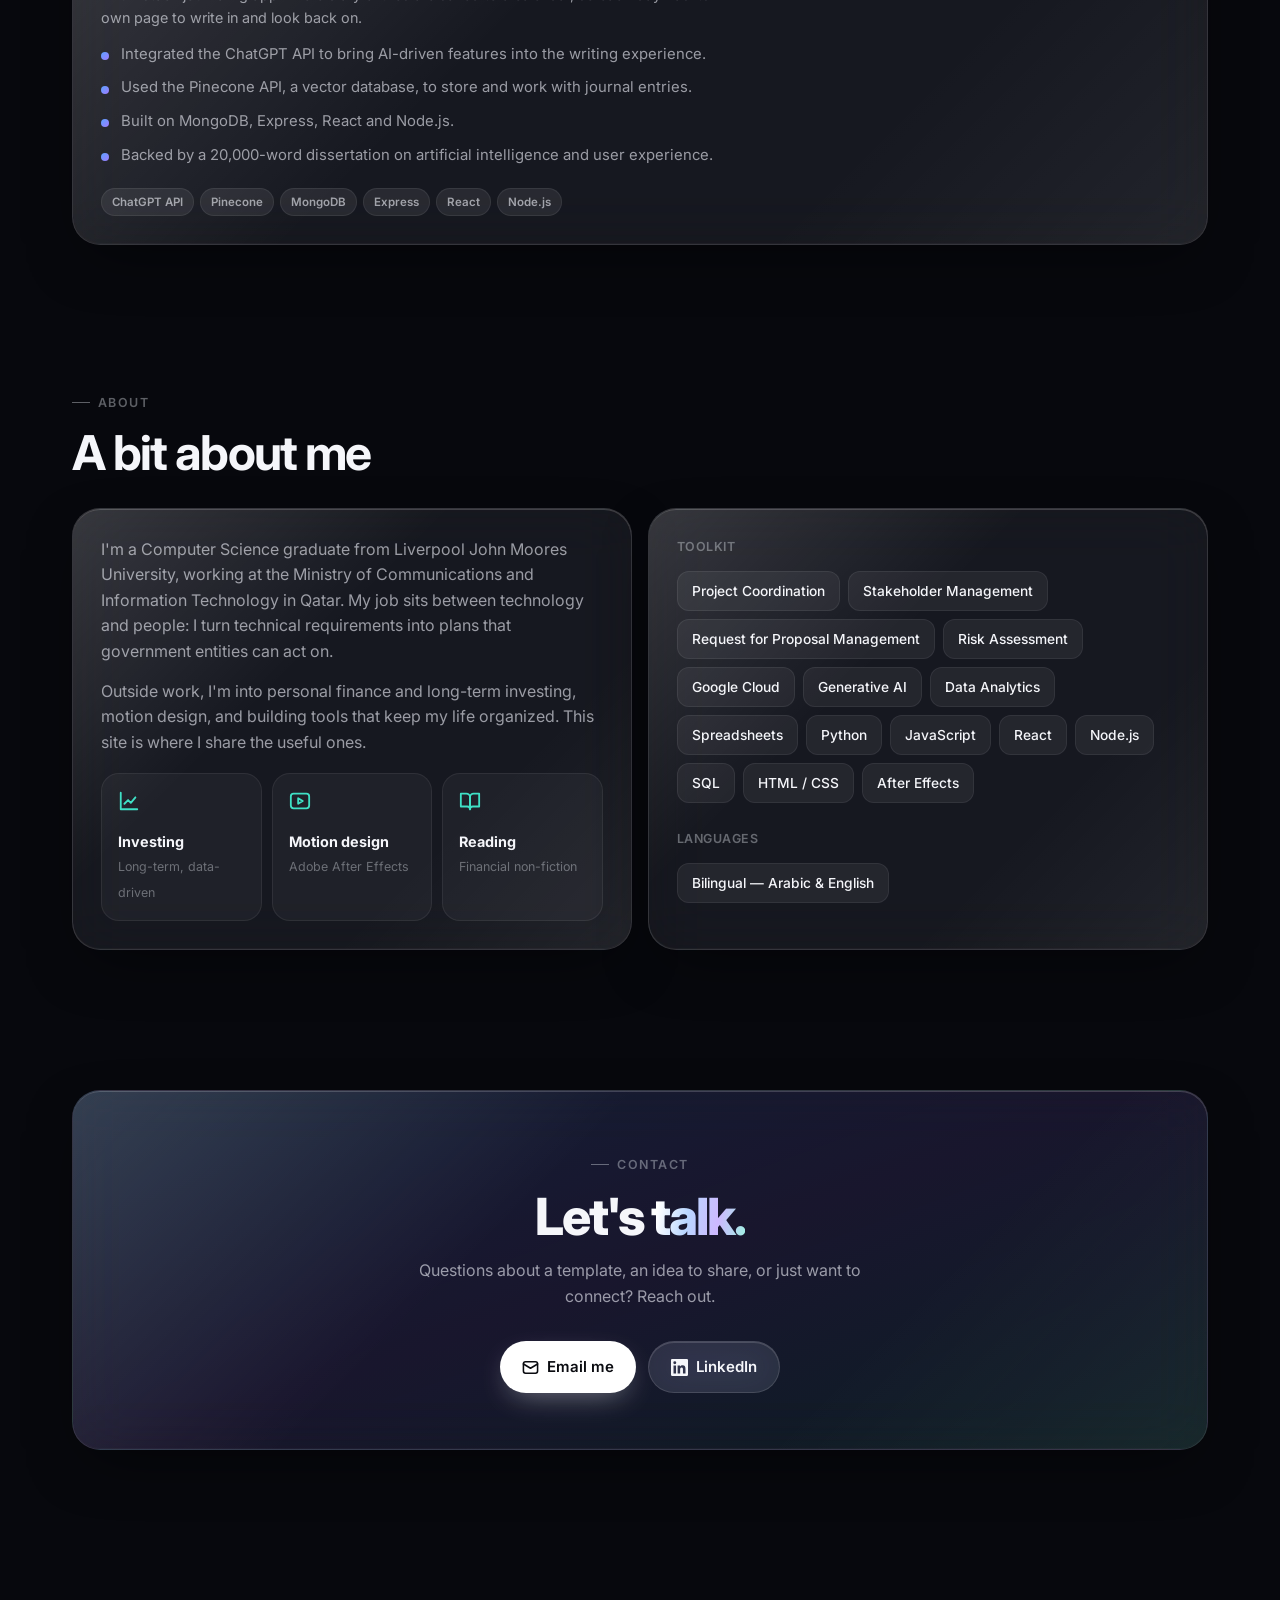
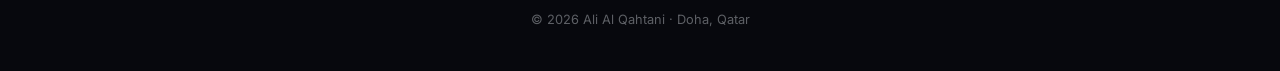
==== commit 062bd8c5: "Rework home section: IT Project Manager title, photo first on phones, merged badge, live years count" ====
--- a/index.html
+++ b/index.html
@@ -148,7 +148,7 @@
 .i-contact{background:linear-gradient(160deg,#ff8bbd,#ff4f7f)}
 
 /* ============ LAYOUT ============ */
-main{max-width:1080px;margin:0 auto;padding:110px 22px 60px}
+main{max-width:1180px;margin:0 auto;padding:110px 22px 60px}
 section{padding:70px 0;scroll-margin-top:80px}
 .eyebrow{display:inline-flex;align-items:center;gap:8px;font-size:.78rem;font-weight:600;letter-spacing:.12em;text-transform:uppercase;color:var(--faint);margin-bottom:14px}
 .eyebrow::before{content:"";width:18px;height:1px;background:currentColor}
@@ -161,12 +161,13 @@
 .reveal.in{opacity:1;transform:none;filter:none}
 
 /* ============ HERO ============ */
-.hero{padding-top:40px;display:grid;grid-template-columns:1.25fr .9fr;gap:22px;align-items:stretch}
+.hero{padding-top:20px;display:grid;grid-template-columns:1.3fr .9fr;gap:22px;align-items:stretch;min-height:calc(100vh - 150px);min-height:calc(100svh - 150px)}
+.hero-main{display:flex;flex-direction:column;justify-content:center}
 .hero-main{padding:44px}
 .status{display:inline-flex;align-items:center;gap:8px;padding:6px 12px 6px 10px;border-radius:999px;font-size:.8rem;color:var(--muted);background:rgba(255,255,255,.06);border:1px solid var(--stroke-soft);margin-bottom:26px}
 .status i{width:8px;height:8px;border-radius:50%;background:var(--teal);box-shadow:0 0 0 0 rgba(63,224,197,.6);animation:pulse 2.4s infinite}
 @keyframes pulse{70%{box-shadow:0 0 0 8px rgba(63,224,197,0)}100%{box-shadow:0 0 0 0 rgba(63,224,197,0)}}
-.hero h1{font-size:clamp(2.3rem,5.2vw,3.7rem);line-height:1.02;letter-spacing:-.045em;font-weight:800}
+.hero h1{font-size:clamp(3rem,7vw,5rem);line-height:1.02;letter-spacing:-.045em;font-weight:800}
 .hero p.lead{color:var(--muted);font-size:1.12rem;margin-top:20px;max-width:520px}
 .rotator{display:inline-block;position:relative;height:1.2em;vertical-align:bottom;overflow:hidden}
 .rotator span{display:block;animation:rot 9s var(--ease) infinite}
@@ -283,6 +284,13 @@
 footer{text-align:center;color:var(--faint);font-size:.8rem;padding:30px 20px 40px}
 
 .status-row{display:flex;flex-wrap:wrap;gap:8px;margin-bottom:26px}
+.status .sep{width:1px;height:12px;background:var(--stroke);margin:0 4px}
+.hero .role{font-size:clamp(1.35rem,2.6vw,2rem);font-weight:700;letter-spacing:-.025em;line-height:1.2;margin-top:10px;max-width:560px}
+.hero .role.sweep{display:block}
+.li-btn{width:38px;height:38px;border-radius:12px;display:grid;place-items:center;flex-shrink:0;color:#fff;
+  background:rgba(255,255,255,.1);border:1px solid var(--stroke-soft);transition:background .3s,transform .3s var(--spring)}
+.li-btn:hover{background:#0a66c2;transform:translateY(-2px)}
+.li-btn svg{width:17px;height:17px}
 .status-row .status{margin-bottom:0}
 .flag{width:30px;height:auto;border-radius:2px;flex-shrink:0;box-shadow:0 0 0 1px rgba(255,255,255,.18)}
 .status.based{color:var(--text)}
@@ -292,7 +300,7 @@
 .hero h1 .w{display:inline-block;opacity:0;transform:translateY(.45em);filter:blur(8px);
   animation:wordIn .9s var(--ease) forwards}
 @keyframes wordIn{to{opacity:1;transform:none;filter:none}}
-.hero h1 .sweep{display:inline;-webkit-mask-image:linear-gradient(90deg,#000 45%,transparent 55%);mask-image:linear-gradient(90deg,#000 45%,transparent 55%);
+.hero .sweep{display:inline;-webkit-mask-image:linear-gradient(90deg,#000 45%,transparent 55%);mask-image:linear-gradient(90deg,#000 45%,transparent 55%);
   -webkit-mask-size:250% 100%;mask-size:250% 100%;-webkit-mask-position:100% 0;mask-position:100% 0;
   animation:sweep 1.6s var(--ease) .55s forwards}
 @keyframes sweep{to{-webkit-mask-position:0 0;mask-position:0 0}}
@@ -310,7 +318,7 @@
 }
 /* ============ RESPONSIVE ============ */
 @media (max-width:900px){
-  .hero{grid-template-columns:1fr}
+  .hero{grid-template-columns:1fr;min-height:0}
   .span-4,.span-2,.span-3{grid-column:span 6}
   .about{grid-template-columns:1fr}
 }
@@ -318,6 +326,8 @@
   main{padding:30px 16px calc(130px + env(safe-area-inset-bottom))}
   section{padding:48px 0}
   .hero{padding-top:10px}
+  .hero-card{order:-1}
+  .hero-photo{min-height:250px}
   .hero-main{padding:30px 24px}
   .card{padding:22px}
   .contact{padding:40px 22px}
@@ -364,14 +374,16 @@
   <!-- ============ HERO ============ -->
   <section id="home" class="hero">
     <div class="hero-main glass spot reveal">
-      <div class="status-row"><div class="status"><i></i>Open to connect</div><div class="status based"><svg class="flag" viewBox="0 0 28 11" aria-hidden="true"><rect width="28" height="11" fill="#8A1538"/><polygon fill="#fff" points="0,0 8,0 11,0.611 8,1.222 11,1.833 8,2.444 11,3.056 8,3.667 11,4.278 8,4.889 11,5.500 8,6.111 11,6.722 8,7.333 11,7.944 8,8.556 11,9.167 8,9.778 11,10.389 8,11.000 0,11"/></svg>Based in Doha, Qatar</div></div>
-      <h1><span class="split">Hi, I'm Ali.</span><br><span class="grad sweep">Project manager for national government platforms.</span></h1>
-      <p class="lead">I manage Qatar's national government-to-government correspondence programme at the Ministry of Communications and Information Technology. Here I share the templates and guides I build along the way, free to use.</p>
+      <div class="status-row"><div class="status based"><svg class="flag" viewBox="0 0 28 11" aria-hidden="true"><rect width="28" height="11" fill="#8A1538"/><polygon fill="#fff" points="0,0 8,0 11,0.611 8,1.222 11,1.833 8,2.444 11,3.056 8,3.667 11,4.278 8,4.889 11,5.500 8,6.111 11,6.722 8,7.333 11,7.944 8,8.556 11,9.167 8,9.778 11,10.389 8,11.000 0,11"/></svg>Doha, Qatar<span class="sep"></span><i></i>Open to connect</div></div>
+      <h1><span class="split">Hi, I'm Ali.</span></h1>
+      <p class="role sweep"><span class="grad">IT Project Manager for national government platforms.</span></p>
+      <p class="lead">I manage Qatar's national government-to-government correspondence programme at the Ministry of Communications and Information Technology, and share the templates and guides I build along the way.</p>
       <div class="cta">
-        <a href="#library" class="btn btn-primary">
+        <a href="#work" class="btn btn-primary">See my work
+          <svg viewBox="0 0 24 24" fill="none" stroke="currentColor" stroke-width="2.2" stroke-linecap="round" stroke-linejoin="round"><path d="M5 12h14M13 6l6 6-6 6"/></svg></a>
+        <a href="#library" class="btn btn-glass">
           <svg viewBox="0 0 24 24" fill="none" stroke="currentColor" stroke-width="2.2" stroke-linecap="round" stroke-linejoin="round"><path d="M4 19.5A2.5 2.5 0 0 1 6.5 17H20V3H6.5A2.5 2.5 0 0 0 4 5.5v14z"/><path d="M4 19.5A2.5 2.5 0 0 0 6.5 22H20v-5"/></svg>
           Browse the library</a>
-        <a href="#work" class="btn btn-glass">See my work</a>
       </div>
     </div>
 
@@ -383,10 +395,11 @@
         </div>
       </div>
       <div class="hero-id glass">
-        <div><strong>Ali Al Qahtani</strong><small>Systems &amp; Applications · MCIT</small></div>
+        <div><strong>Ali Al Qahtani</strong><small>IT Project Manager · Ministry of Communications and Information Technology</small></div>
+        <a class="li-btn" href="https://www.linkedin.com/in/ali-qht/" target="_blank" rel="noopener" aria-label="LinkedIn profile"><svg viewBox="0 0 24 24" fill="currentColor"><path d="M20.45 20.45h-3.56v-5.57c0-1.33-.02-3.04-1.85-3.04-1.85 0-2.14 1.45-2.14 2.94v5.67H9.35V9h3.41v1.56h.05c.48-.9 1.64-1.85 3.37-1.85 3.6 0 4.27 2.37 4.27 5.46v6.28zM5.34 7.43a2.06 2.06 0 1 1 0-4.13 2.06 2.06 0 0 1 0 4.13zM7.12 20.45H3.56V9h3.56v11.45z"/></svg></a>
       </div>
       <div class="stats">
-        <div class="stat"><b data-count="2">0</b><span>Years at MCIT</span></div>
+        <div class="stat"><b id="yearsAt" data-since="2024-07">0</b><span>Years at MCIT</span></div>
         <div class="stat"><b>1st</b><span>Class Honours</span></div>
         <div class="stat"><b data-count="10">0</b><span>Certifications</span></div>
       </div>
@@ -422,7 +435,8 @@
     <div class="bento">
       <article class="card glass spot span-4 reveal">
         <div class="when">Jul 2024 — Present</div>
-        <h3 style="margin-top:8px">Systems &amp; Applications Programmer</h3>
+        <h3 style="margin-top:8px">IT Project Manager</h3>
+        <div style="color:var(--faint);font-size:.8rem;margin-top:2px">Official title: Systems and Applications Programmer</div>
         <div class="org">Ministry of Communications and Information Technology</div>
         <ul>
           <li>Project manager for Qatar's national government-to-government correspondence programme (Morasalat and Tawasol). I lead entity onboarding across all integration models, hold delivery acceptance authority under the programme's framework agreement, and run service reviews with the implementation partner.</li>
@@ -610,6 +624,15 @@
 }), { threshold:.12, rootMargin:"0px 0px -40px 0px" });
 document.querySelectorAll(".reveal").forEach((el,i) => { el.style.transitionDelay = (i%3)*80+"ms"; io.observe(el); });
 
+/* Years at MCIT, counted the way LinkedIn does (start month included) */
+(() => {
+  const el = document.getElementById("yearsAt"); const [y,m] = el.dataset.since.split("-").map(Number);
+  const now = new Date(); const months = (now.getFullYear()-y)*12 + (now.getMonth()+1-m) + 1;
+  const target = Math.floor(months/12*10)/10; let v = 0;
+  const tick = () => { v = Math.min(target, +(v+0.1).toFixed(1)); el.textContent = v.toFixed(1); if (v < target) setTimeout(tick, 900/(target*10)); };
+  el.textContent = "0.0"; setTimeout(tick, 700);
+})();
+
 /* Count-up stats */
 document.querySelectorAll("[data-count]").forEach(el => {
   const target = +el.dataset.count; let n = 0;
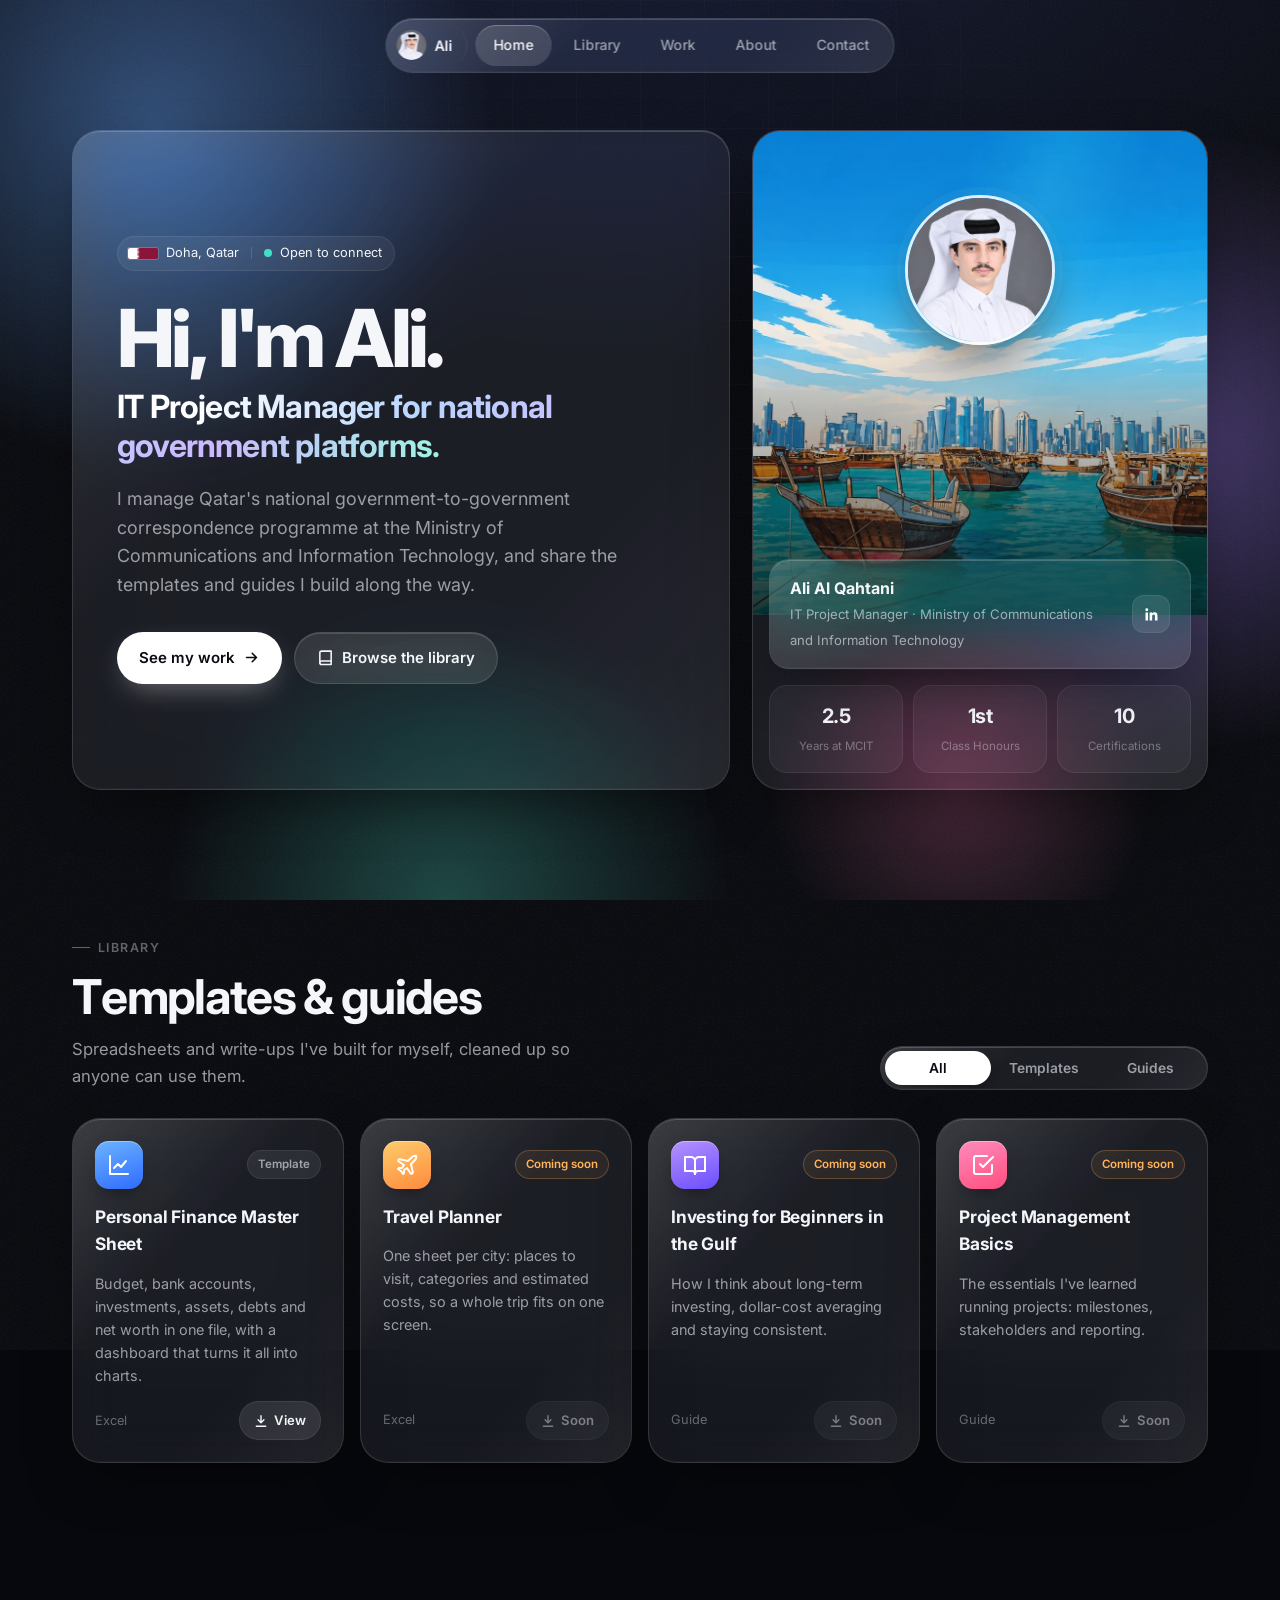
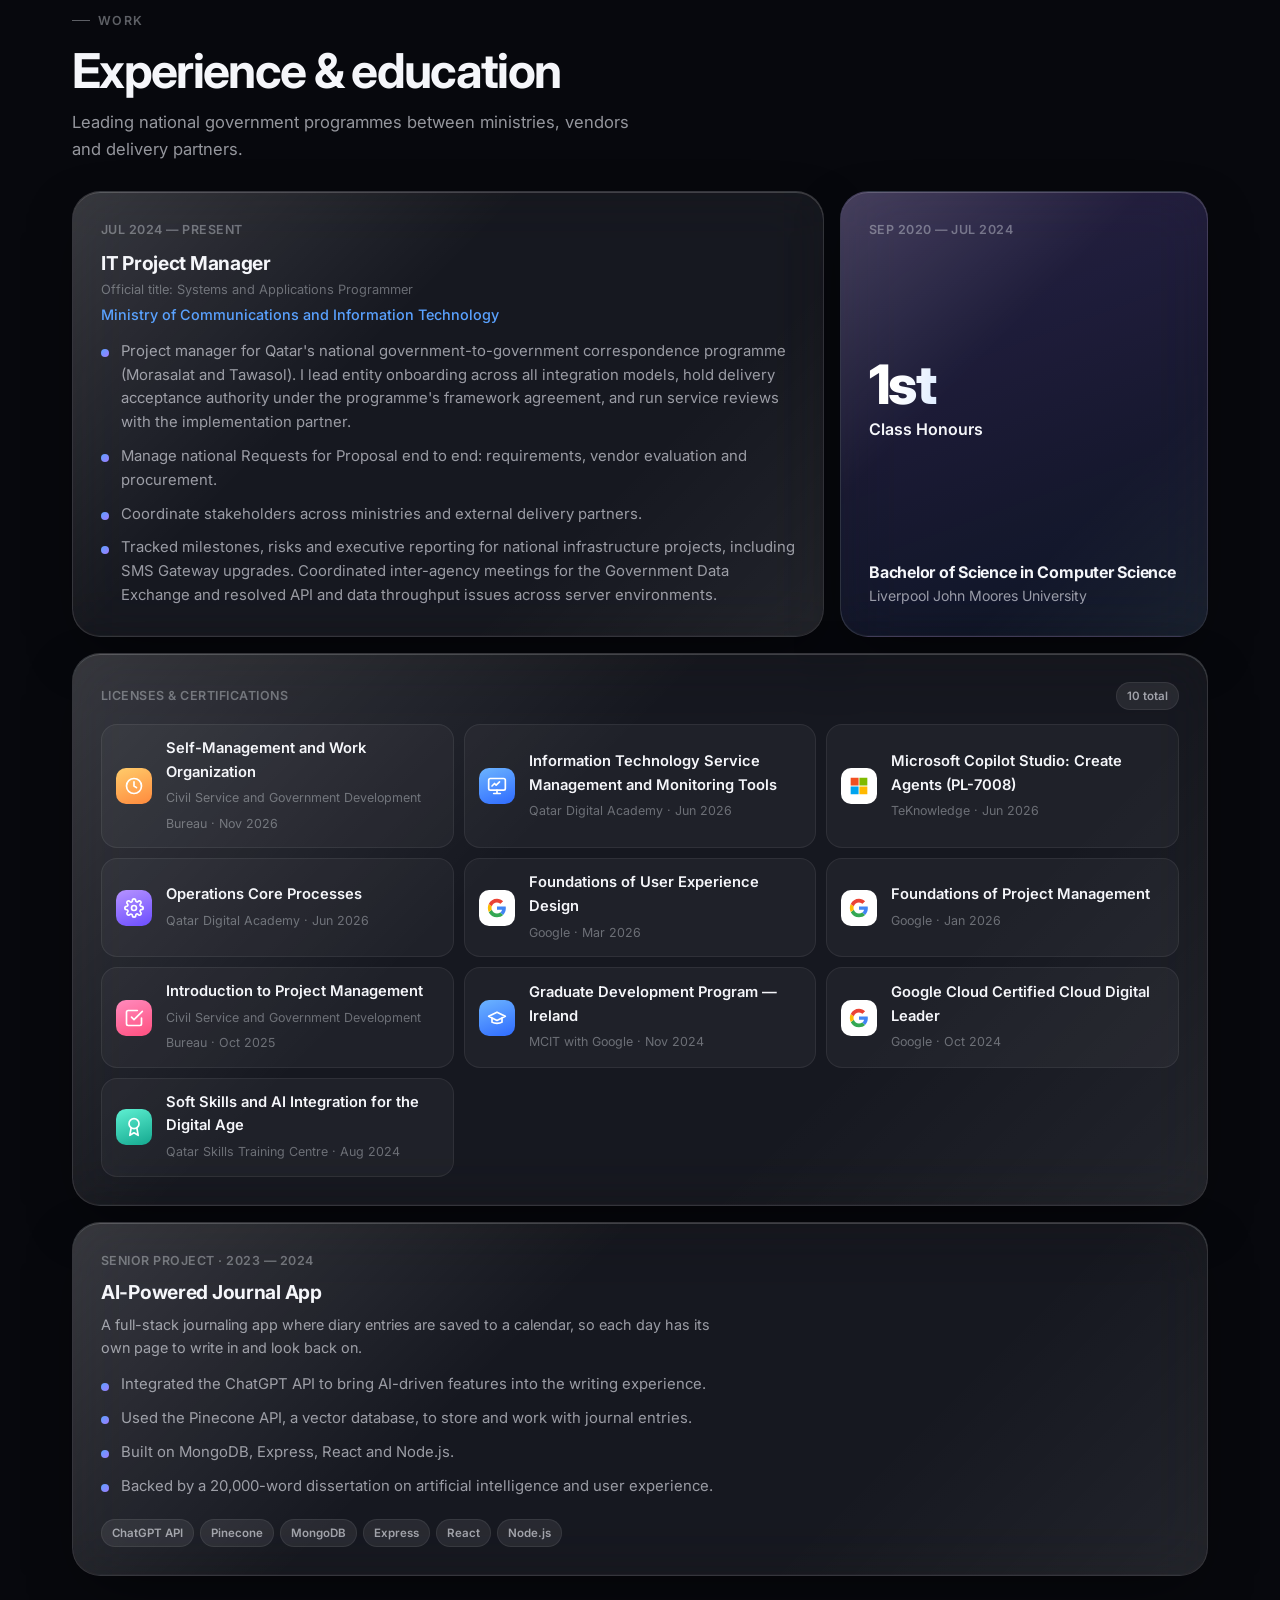
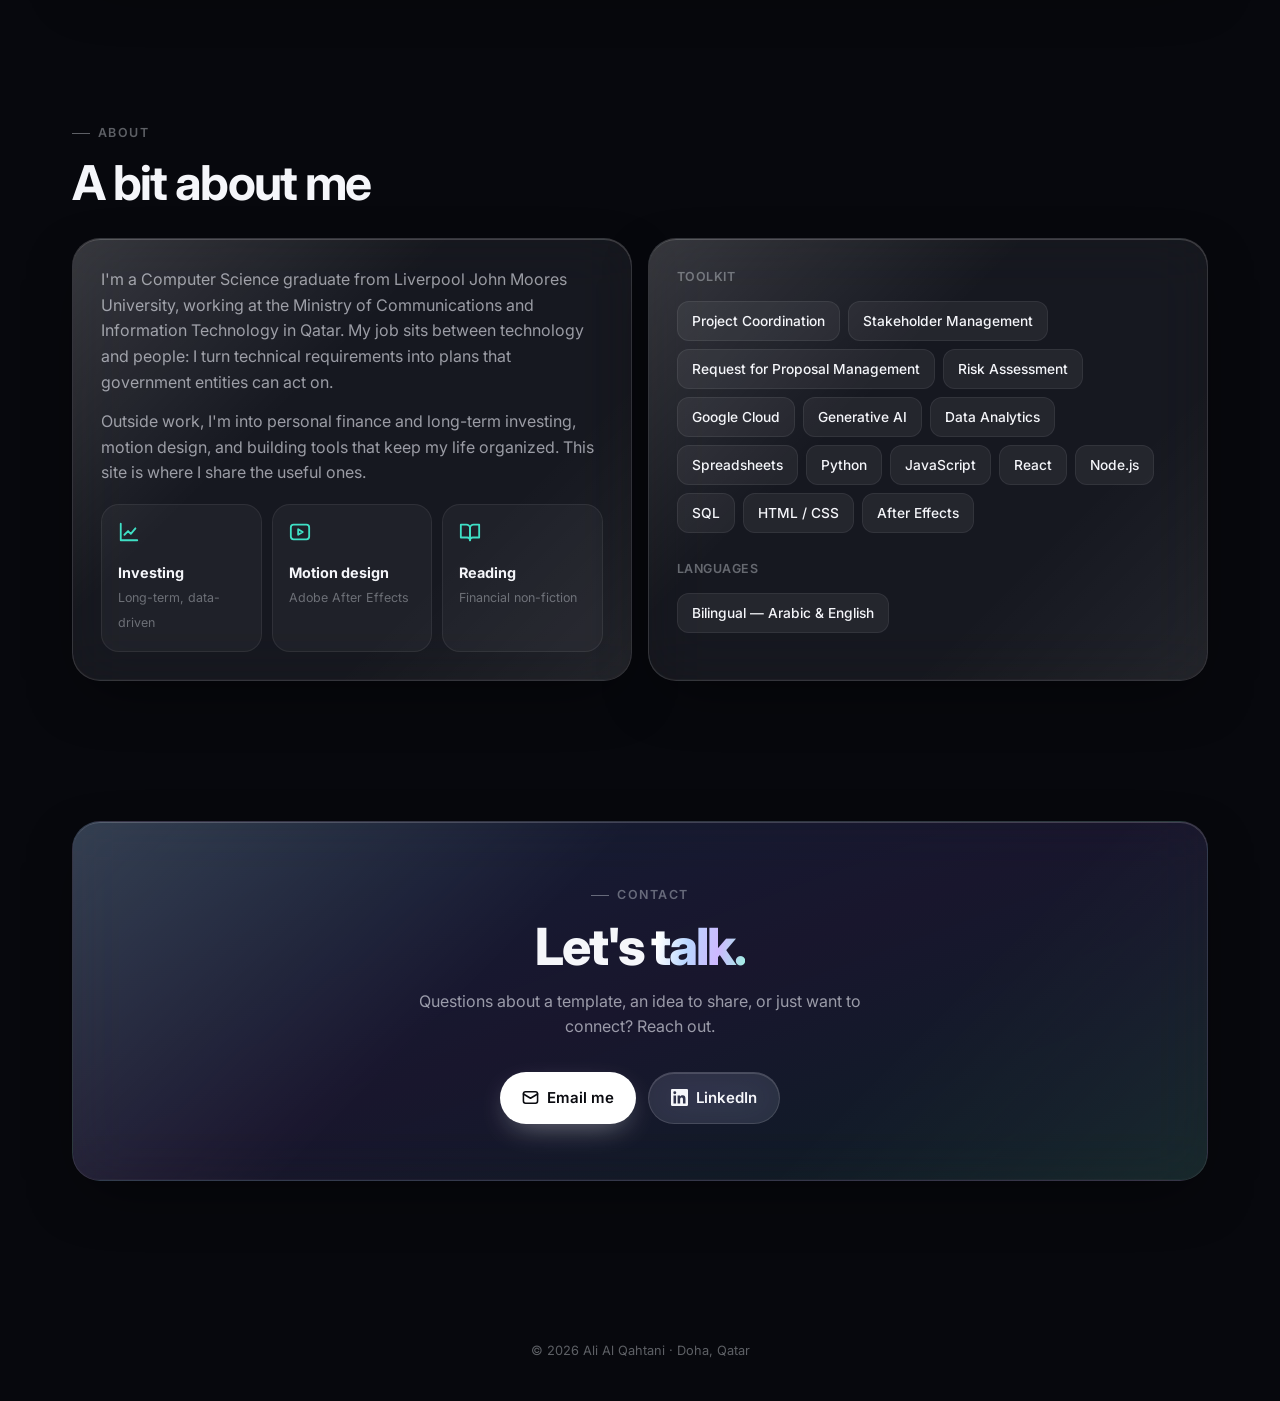
==== commit bc5bdd7f: "Add Personal Finance Master Sheet template page and download Moves shared styles into assets/site.cs" ====
--- a/index.html
+++ b/index.html
@@ -24,328 +24,7 @@
 <link rel="preconnect" href="https://fonts.googleapis.com">
 <link rel="preconnect" href="https://fonts.gstatic.com" crossorigin>
 <link href="https://fonts.googleapis.com/css2?family=Inter:wght@400;500;600;700;800&display=swap" rel="stylesheet">
-<style>
-/* ============ TOKENS ============ */
-:root{
-  --bg:#07080d;
-  --text:#f5f6fa;
-  --muted:rgba(235,238,245,.62);
-  --faint:rgba(235,238,245,.38);
-  --glass:rgba(255,255,255,.065);
-  --glass-strong:rgba(255,255,255,.11);
-  --stroke:rgba(255,255,255,.13);
-  --stroke-soft:rgba(255,255,255,.07);
-  --blue:#5aa2ff; --violet:#a07bff; --teal:#3fe0c5; --amber:#ffb45a; --pink:#ff6fa8;
-  --radius:28px;
-  --font:-apple-system,BlinkMacSystemFont,"SF Pro Display","Inter",system-ui,sans-serif;
-  --ease:cubic-bezier(.22,1,.36,1);
-  --spring:cubic-bezier(.34,1.45,.64,1);
-}
-*{box-sizing:border-box;margin:0;padding:0}
-html{scroll-behavior:smooth;-webkit-text-size-adjust:100%}
-body{
-  font-family:var(--font);background:var(--bg);color:var(--text);
-  line-height:1.6;-webkit-font-smoothing:antialiased;overflow-x:hidden;
-  min-height:100vh;
-}
-a{color:inherit;text-decoration:none}
-img{display:block;max-width:100%}
-::selection{background:rgba(90,162,255,.35)}
-
-/* ============ ANIMATED BACKGROUND ============ */
-.bg{position:fixed;inset:0;z-index:-2;overflow:hidden;background:
-  radial-gradient(120% 80% at 50% -10%,#141a33 0%,var(--bg) 60%)}
-.blob{position:absolute;border-radius:50%;opacity:.55;will-change:transform;mix-blend-mode:screen}
-.b1{width:60vmax;height:60vmax;left:-18vmax;top:-20vmax;
-  background:radial-gradient(circle,rgba(90,162,255,.75) 0%,rgba(90,162,255,0) 62%);
-  animation:drift1 26s var(--ease) infinite alternate}
-.b2{width:55vmax;height:55vmax;right:-20vmax;top:10vh;
-  background:radial-gradient(circle,rgba(160,123,255,.7) 0%,rgba(160,123,255,0) 62%);
-  animation:drift2 32s var(--ease) infinite alternate}
-.b3{width:50vmax;height:50vmax;left:10vw;bottom:-25vmax;
-  background:radial-gradient(circle,rgba(63,224,197,.5) 0%,rgba(63,224,197,0) 62%);
-  animation:drift3 28s var(--ease) infinite alternate}
-.b4{width:34vmax;height:34vmax;right:8vw;bottom:-8vmax;
-  background:radial-gradient(circle,rgba(255,111,168,.45) 0%,rgba(255,111,168,0) 62%);
-  animation:drift4 22s var(--ease) infinite alternate}
-@keyframes drift1{to{transform:translate3d(22vw,18vh,0) scale(1.15)}}
-@keyframes drift2{to{transform:translate3d(-26vw,24vh,0) scale(.9)}}
-@keyframes drift3{to{transform:translate3d(30vw,-22vh,0) scale(1.2)}}
-@keyframes drift4{to{transform:translate3d(-30vw,-34vh,0) scale(1.1)}}
-.grain{position:fixed;inset:-50%;z-index:-1;pointer-events:none;opacity:.07;
-  background-image:url("data:image/svg+xml,%3Csvg xmlns='http://www.w3.org/2000/svg' width='160' height='160'%3E%3Cfilter id='n'%3E%3CfeTurbulence type='fractalNoise' baseFrequency='.9' numOctaves='3' stitchTiles='stitch'/%3E%3C/filter%3E%3Crect width='100%25' height='100%25' filter='url(%23n)'/%3E%3C/svg%3E");
-  animation:grain 8s steps(8) infinite}
-@keyframes grain{
-  0%,100%{transform:translate(0,0)}25%{transform:translate(-3%,2%)}
-  50%{transform:translate(2%,-3%)}75%{transform:translate(-2%,-1%)}}
-.grid-lines{position:fixed;inset:0;z-index:-1;pointer-events:none;
-  background-image:linear-gradient(rgba(255,255,255,.025) 1px,transparent 1px),linear-gradient(90deg,rgba(255,255,255,.025) 1px,transparent 1px);
-  background-size:64px 64px;
-  mask-image:radial-gradient(ellipse at 50% 30%,#000 10%,transparent 70%);
-  -webkit-mask-image:radial-gradient(ellipse at 50% 30%,#000 10%,transparent 70%)}
-
-/* ============ GLASS ============ */
-.glass{
-  position:relative;background:var(--glass);
-  backdrop-filter:blur(28px) saturate(180%);-webkit-backdrop-filter:blur(28px) saturate(180%);
-  border:1px solid var(--stroke);border-radius:var(--radius);
-  box-shadow:inset 0 1px 0 rgba(255,255,255,.18),inset 0 -1px 0 rgba(255,255,255,.03),0 20px 60px -20px rgba(0,0,0,.6);
-  overflow:hidden;isolation:isolate;
-}
-.glass::before{ /* specular sheen */
-  content:"";position:absolute;inset:0;border-radius:inherit;pointer-events:none;z-index:-1;
-  background:linear-gradient(135deg,rgba(255,255,255,.14) 0%,rgba(255,255,255,0) 38%,rgba(255,255,255,0) 70%,rgba(255,255,255,.05) 100%);
-}
-.spot::after{ /* cursor spotlight */
-  content:"";position:absolute;inset:0;border-radius:inherit;pointer-events:none;z-index:-1;opacity:0;
-  background:radial-gradient(420px circle at var(--mx,50%) var(--my,50%),rgba(255,255,255,.10),transparent 45%);
-  transition:opacity .4s var(--ease);
-}
-.spot:hover::after{opacity:1}
-
-/* ============ DESKTOP NAV ============ */
-.topnav{position:fixed;top:18px;left:50%;transform:translateX(-50%);z-index:50;
-  display:flex;align-items:center;gap:4px;padding:6px;border-radius:999px}
-.topnav a{position:relative;z-index:1;padding:9px 18px;border-radius:999px;font-size:.88rem;font-weight:500;color:var(--muted);transition:color .3s}
-.topnav a:hover,.topnav a.active{color:var(--text)}
-.topnav .pill{position:absolute;z-index:0;top:6px;bottom:6px;border-radius:999px;
-  background:rgba(255,255,255,.14);box-shadow:inset 0 1px 0 rgba(255,255,255,.25);
-  transition:left .5s var(--spring),width .5s var(--spring)}
-.topnav .brand{display:flex;align-items:center;gap:8px;padding:4px 14px 4px 4px;margin-right:4px;border-right:1px solid var(--stroke-soft);color:var(--text)}
-.topnav .brand img{width:30px;height:30px;border-radius:50%;object-fit:cover}
-.topnav .brand span{font-weight:600;font-size:.9rem}
-
-/* ============ MOBILE DOCK ============ */
-.dock{display:none}
-@media (max-width:760px){
-  .topnav{display:none}
-  .dock{
-    display:grid;grid-template-columns:repeat(5,1fr);position:fixed;z-index:60;
-    left:14px;right:14px;bottom:calc(10px + env(safe-area-inset-bottom));
-    max-width:440px;margin:0 auto;height:64px;padding:5px;border-radius:999px;overflow:visible;
-    background:rgba(255,255,255,.07);
-    backdrop-filter:blur(24px) saturate(180%);-webkit-backdrop-filter:blur(24px) saturate(180%);
-    border:1px solid rgba(255,255,255,.14);
-    box-shadow:inset 0 1px 0 rgba(255,255,255,.18),inset 0 -1px 0 rgba(255,255,255,.04),0 12px 34px -8px rgba(0,0,0,.6);
-  }
-  .dock::before{border-radius:999px}
-  .tab-pill{position:absolute;top:5px;bottom:5px;left:5px;width:calc((100% - 10px)/5);border-radius:999px;
-    background:rgba(255,255,255,.13);border:1px solid rgba(255,255,255,.2);
-    box-shadow:inset 0 1px 0 rgba(255,255,255,.28),0 4px 14px -4px rgba(0,0,0,.4);
-    transform:translateX(calc(var(--i,0)*100%));transition:transform .5s var(--spring)}
-  .dock a{position:relative;z-index:1;display:flex;flex-direction:column;align-items:center;justify-content:center;gap:3px;
-    border-radius:999px;color:rgba(255,255,255,.72);font-size:.66rem;font-weight:500;letter-spacing:.01em;
-    -webkit-tap-highlight-color:transparent;transition:color .3s,transform .25s var(--ease)}
-  .dock a svg{width:23px;height:23px;transition:fill .2s}
-  .dock a.active{color:#fff}
-  .dock a.active svg{fill:currentColor}
-  .dock a:active{transform:scale(.92)}
-}
-.i-home{background:linear-gradient(160deg,#6cb4ff,#2f6bff)}
-.i-lib{background:linear-gradient(160deg,#ffcc6b,#ff8a3d)}
-.i-work{background:linear-gradient(160deg,#b693ff,#6b4dff)}
-.i-about{background:linear-gradient(160deg,#5ef0d2,#14a88f)}
-.i-contact{background:linear-gradient(160deg,#ff8bbd,#ff4f7f)}
-
-/* ============ LAYOUT ============ */
-main{max-width:1180px;margin:0 auto;padding:110px 22px 60px}
-section{padding:70px 0;scroll-margin-top:80px}
-.eyebrow{display:inline-flex;align-items:center;gap:8px;font-size:.78rem;font-weight:600;letter-spacing:.12em;text-transform:uppercase;color:var(--faint);margin-bottom:14px}
-.eyebrow::before{content:"";width:18px;height:1px;background:currentColor}
-h2.title{font-size:clamp(2rem,4.6vw,3rem);font-weight:700;letter-spacing:-.035em;line-height:1.1;margin-bottom:12px}
-.sub{color:var(--muted);max-width:560px;font-size:1.04rem}
-.grad{background:linear-gradient(100deg,#fff 10%,#b9d6ff 40%,#cdb8ff 70%,#9ff3e3);-webkit-background-clip:text;background-clip:text;color:transparent}
-
-/* reveal */
-.reveal{opacity:0;transform:translateY(28px) scale(.985);filter:blur(6px);transition:opacity 1s var(--ease),transform 1s var(--ease),filter 1s var(--ease)}
-.reveal.in{opacity:1;transform:none;filter:none}
-
-/* ============ HERO ============ */
-.hero{padding-top:20px;display:grid;grid-template-columns:1.3fr .9fr;gap:22px;align-items:stretch;min-height:calc(100vh - 150px);min-height:calc(100svh - 150px)}
-.hero-main{display:flex;flex-direction:column;justify-content:center}
-.hero-main{padding:44px}
-.status{display:inline-flex;align-items:center;gap:8px;padding:6px 12px 6px 10px;border-radius:999px;font-size:.8rem;color:var(--muted);background:rgba(255,255,255,.06);border:1px solid var(--stroke-soft);margin-bottom:26px}
-.status i{width:8px;height:8px;border-radius:50%;background:var(--teal);box-shadow:0 0 0 0 rgba(63,224,197,.6);animation:pulse 2.4s infinite}
-@keyframes pulse{70%{box-shadow:0 0 0 8px rgba(63,224,197,0)}100%{box-shadow:0 0 0 0 rgba(63,224,197,0)}}
-.hero h1{font-size:clamp(3rem,7vw,5rem);line-height:1.02;letter-spacing:-.045em;font-weight:800}
-.hero p.lead{color:var(--muted);font-size:1.12rem;margin-top:20px;max-width:520px}
-.rotator{display:inline-block;position:relative;height:1.2em;vertical-align:bottom;overflow:hidden}
-.rotator span{display:block;animation:rot 9s var(--ease) infinite}
-@keyframes rot{0%,28%{transform:translateY(0)}33%,61%{transform:translateY(-1.2em)}66%,94%{transform:translateY(-2.4em)}100%{transform:translateY(-3.6em)}}
-.rotator b{display:block;height:1.2em;font-weight:inherit}
-.cta{display:flex;flex-wrap:wrap;gap:12px;margin-top:32px}
-.btn{display:inline-flex;align-items:center;gap:8px;padding:13px 22px;border-radius:999px;font-weight:600;font-size:.94rem;transition:transform .3s var(--spring),background .3s,box-shadow .3s}
-.btn:hover{transform:translateY(-2px)}
-.btn:active{transform:scale(.96)}
-.btn-primary{background:#fff;color:#0a0b10;box-shadow:0 10px 30px -10px rgba(255,255,255,.45)}
-.btn-glass{background:rgba(255,255,255,.08);border:1px solid var(--stroke);box-shadow:inset 0 1px 0 rgba(255,255,255,.15);backdrop-filter:blur(20px);-webkit-backdrop-filter:blur(20px)}
-.btn-glass:hover{background:rgba(255,255,255,.14)}
-.btn svg{width:17px;height:17px}
-
-.hero-card{display:flex;flex-direction:column}
-.hero-photo{position:relative;flex:1;min-height:300px;overflow:hidden;display:grid;place-items:center;
-  border-radius:calc(var(--radius) - 1px) calc(var(--radius) - 1px) 0 0;isolation:isolate;transform:translateZ(0);
-  -webkit-mask-image:-webkit-radial-gradient(white,black);mask-image:radial-gradient(white,black)}
-.scene{position:absolute;inset:0;width:100%;height:100%;object-fit:cover;object-position:50% 62%;
-  transform-origin:50% 60%;animation:drift 40s ease-in-out infinite alternate}
-@keyframes drift{0%{transform:scale(1.06) translate3d(0,0,0)}100%{transform:scale(1.16) translate3d(-2.5%,-1.5%,0)}}
-.hero-photo::after{content:"";position:absolute;inset:0;pointer-events:none;
-  background:linear-gradient(180deg,rgba(7,8,13,.05) 0%,rgba(7,8,13,0) 45%,rgba(7,8,13,.55) 85%,rgba(7,8,13,.75) 100%)}
-.hero-photo::before{content:"";position:absolute;inset:-20%;z-index:1;pointer-events:none;mix-blend-mode:soft-light;
-  background:linear-gradient(110deg,transparent 40%,rgba(255,255,255,.35) 50%,transparent 60%);
-  animation:shimmer 14s ease-in-out infinite}
-@keyframes shimmer{0%,70%{transform:translateX(-60%)}100%{transform:translateX(60%)}}
-.portrait{position:relative;z-index:2;width:150px;height:150px;align-self:start;margin-top:clamp(26px,6vw,64px)}
-.portrait img{width:100%;height:100%;border-radius:50%;object-fit:cover;border:3px solid rgba(255,255,255,.85);
-  box-shadow:0 0 0 8px rgba(255,255,255,.04),0 24px 50px -16px rgba(0,0,0,.7)}
-.hero-id{position:relative;z-index:3;display:flex;align-items:center;justify-content:space-between;gap:14px;padding:16px 20px;margin:-56px 16px 16px;border-radius:20px}
-.hero-id strong{display:block;font-size:1rem}
-.hero-id small{color:var(--muted);font-size:.82rem}
-.stats{display:grid;grid-template-columns:repeat(3,1fr);gap:10px;padding:0 16px 16px}
-.stat{padding:14px 12px;border-radius:18px;background:rgba(255,255,255,.05);border:1px solid var(--stroke-soft);text-align:center}
-.stat b{display:block;font-size:1.25rem;letter-spacing:-.02em}
-.stat span{font-size:.72rem;color:var(--faint)}
-
-/* ============ LIBRARY ============ */
-.lib-head{display:flex;justify-content:space-between;align-items:flex-end;gap:20px;flex-wrap:wrap;margin-bottom:28px}
-.seg{display:inline-grid;grid-template-columns:repeat(3,1fr);position:relative;padding:4px;border-radius:999px}
-.seg button{position:relative;z-index:1;border:0;background:none;color:var(--muted);font:600 .86rem var(--font);padding:9px 18px;min-width:104px;border-radius:999px;cursor:pointer;transition:color .3s}
-.seg button.on{color:#0a0b10}
-.seg .knob{position:absolute;top:4px;bottom:4px;left:4px;width:calc((100% - 8px)/3);border-radius:999px;background:#fff;transform:translateX(calc(var(--i,0)*100%));transition:transform .45s var(--spring);box-shadow:0 4px 14px -4px rgba(0,0,0,.4)}
-.lib-grid{display:grid;grid-template-columns:repeat(auto-fill,minmax(250px,1fr));gap:16px}
-.item{padding:22px;display:flex;flex-direction:column;gap:14px;min-height:230px;transition:transform .5s var(--spring),border-color .3s}
-.item:hover{transform:translateY(-6px);border-color:rgba(255,255,255,.22)}
-.item.hide{display:none}
-.item .top{display:flex;justify-content:space-between;align-items:center}
-.app-ico{width:48px;height:48px;border-radius:14px;display:grid;place-items:center;box-shadow:inset 0 1px 0 rgba(255,255,255,.35),0 8px 20px -8px rgba(0,0,0,.6)}
-.app-ico svg{width:24px;height:24px;color:#fff}
-.chip{font-size:.72rem;font-weight:600;padding:4px 10px;border-radius:999px;background:rgba(255,255,255,.08);border:1px solid var(--stroke-soft);color:var(--muted)}
-.chip.soon{color:var(--amber);border-color:rgba(255,180,90,.25);background:rgba(255,180,90,.08)}
-.item h3{font-size:1.08rem;letter-spacing:-.01em}
-.item p{color:var(--muted);font-size:.9rem;flex:1}
-.item .meta{display:flex;justify-content:space-between;align-items:center;font-size:.8rem;color:var(--faint)}
-.dl{display:inline-flex;align-items:center;gap:6px;padding:8px 14px;border-radius:999px;font-weight:600;font-size:.82rem;color:var(--text);background:rgba(255,255,255,.1);border:1px solid var(--stroke-soft);transition:background .3s}
-.dl:hover{background:rgba(255,255,255,.18)}
-.dl[aria-disabled="true"]{opacity:.45;pointer-events:none}
-.dl svg{width:14px;height:14px}
-
-/* ============ WORK ============ */
-.bento{display:grid;grid-template-columns:repeat(6,1fr);gap:16px}
-.span-4{grid-column:span 4}.span-2{grid-column:span 2}.span-3{grid-column:span 3}.span-6{grid-column:span 6}
-.card{padding:28px}
-.card h3{font-size:1.2rem;letter-spacing:-.015em}
-.card .org{color:var(--blue);font-size:.9rem;font-weight:500;margin:2px 0 14px}
-.card .when{font-size:.78rem;color:var(--faint);font-weight:600;letter-spacing:.04em;text-transform:uppercase}
-.card ul{list-style:none;display:grid;gap:10px}
-.card li{color:var(--muted);font-size:.93rem;padding-left:20px;position:relative}
-.card li::before{content:"";position:absolute;left:0;top:.62em;width:8px;height:8px;border-radius:50%;background:linear-gradient(135deg,var(--blue),var(--violet))}
-.big-num{font-size:3.4rem;font-weight:800;letter-spacing:-.05em;line-height:1}
-.honours{display:flex;flex-direction:column;justify-content:space-between;gap:18px;
-  background:linear-gradient(160deg,rgba(160,123,255,.22),rgba(90,162,255,.08))}
-.certs{display:grid;gap:10px;margin-top:6px}
-.cert{display:flex;align-items:center;gap:14px;padding:12px 14px;border-radius:16px;background:rgba(255,255,255,.04);border:1px solid var(--stroke-soft)}
-.cert .g{width:36px;height:36px;border-radius:10px;display:grid;place-items:center;flex-shrink:0;background:#fff}
-.cert .g svg{width:20px;height:20px}
-.cert b{display:block;font-size:.92rem;font-weight:600}
-.cert span{font-size:.78rem;color:var(--faint)}
-.proj{padding:0;display:flex;flex-direction:column}
-.proj .shot{height:190px;overflow:hidden;border-bottom:1px solid var(--stroke-soft)}
-.proj .shot img{width:100%;height:100%;object-fit:cover;object-position:top;transition:transform 1.2s var(--ease)}
-.proj:hover .shot img{transform:scale(1.06)}
-.proj .body{padding:22px 24px 24px}
-.proj p{color:var(--muted);font-size:.9rem;margin:6px 0 14px}
-.tags{display:flex;flex-wrap:wrap;gap:6px}
-
-.cert-grid{grid-template-columns:repeat(auto-fill,minmax(310px,1fr))}
-.proj.wide{flex-direction:row}
-.proj.wide .shot{width:46%;height:auto;min-height:240px;border-bottom:0;border-right:1px solid var(--stroke-soft);flex-shrink:0}
-.proj.wide .body{align-self:center}
-@media (max-width:760px){.proj.wide{flex-direction:column}.proj.wide .shot{width:100%;height:190px;min-height:0;border-right:0;border-bottom:1px solid var(--stroke-soft)}.cert-grid{grid-template-columns:1fr}}
-/* ============ ABOUT ============ */
-.about{display:grid;grid-template-columns:1fr 1fr;gap:16px}
-.about .card p{color:var(--muted)}
-.about .card p+p{margin-top:14px}
-.skillset{display:flex;flex-wrap:wrap;gap:8px;margin-top:6px}
-.skill{padding:8px 14px;border-radius:12px;font-size:.86rem;font-weight:500;background:rgba(255,255,255,.06);border:1px solid var(--stroke-soft);transition:background .3s,transform .3s var(--spring)}
-.skill:hover{background:rgba(255,255,255,.12);transform:translateY(-2px)}
-.interests{display:grid;grid-template-columns:repeat(3,1fr);gap:10px;margin-top:18px}
-.interest{padding:16px;border-radius:18px;background:rgba(255,255,255,.04);border:1px solid var(--stroke-soft)}
-.interest svg{width:22px;height:22px;margin-bottom:10px;color:var(--teal)}
-.interest b{display:block;font-size:.9rem}
-.interest span{font-size:.78rem;color:var(--faint)}
-
-/* ============ CONTACT ============ */
-.contact{padding:56px 44px;text-align:center;
-  background:linear-gradient(160deg,rgba(90,162,255,.16),rgba(160,123,255,.12) 50%,rgba(63,224,197,.1))}
-.contact h2{font-size:clamp(2rem,5vw,3.2rem);font-weight:800;letter-spacing:-.04em;line-height:1.08}
-.contact p{color:var(--muted);margin:14px auto 30px;max-width:460px}
-.contact .cta{justify-content:center}
-
-footer{text-align:center;color:var(--faint);font-size:.8rem;padding:30px 20px 40px}
-
-.status-row{display:flex;flex-wrap:wrap;gap:8px;margin-bottom:26px}
-.status .sep{width:1px;height:12px;background:var(--stroke);margin:0 4px}
-.hero .role{font-size:clamp(1.35rem,2.6vw,2rem);font-weight:700;letter-spacing:-.025em;line-height:1.2;margin-top:10px;max-width:560px}
-.hero .role.sweep{display:block}
-.li-btn{width:38px;height:38px;border-radius:12px;display:grid;place-items:center;flex-shrink:0;color:#fff;
-  background:rgba(255,255,255,.1);border:1px solid var(--stroke-soft);transition:background .3s,transform .3s var(--spring)}
-.li-btn:hover{background:#0a66c2;transform:translateY(-2px)}
-.li-btn svg{width:17px;height:17px}
-.status-row .status{margin-bottom:0}
-.flag{width:30px;height:auto;border-radius:2px;flex-shrink:0;box-shadow:0 0 0 1px rgba(255,255,255,.18)}
-.status.based{color:var(--text)}
-/* ============ MICRO-ANIMATIONS ============ */
-.progress{position:fixed;top:0;left:0;right:0;height:2px;z-index:80;transform-origin:0 50%;transform:scaleX(0);
-  background:linear-gradient(90deg,var(--blue),var(--violet),var(--teal))}
-.hero h1 .w{display:inline-block;opacity:0;transform:translateY(.45em);filter:blur(8px);
-  animation:wordIn .9s var(--ease) forwards}
-@keyframes wordIn{to{opacity:1;transform:none;filter:none}}
-.hero .sweep{display:inline;-webkit-mask-image:linear-gradient(90deg,#000 45%,transparent 55%);mask-image:linear-gradient(90deg,#000 45%,transparent 55%);
-  -webkit-mask-size:250% 100%;mask-size:250% 100%;-webkit-mask-position:100% 0;mask-position:100% 0;
-  animation:sweep 1.6s var(--ease) .55s forwards}
-@keyframes sweep{to{-webkit-mask-position:0 0;mask-position:0 0}}
-h2.title .wd{display:inline-block;white-space:nowrap}
-h2.title .ch{display:inline-block;opacity:0;transform:translateY(.5em) rotate(4deg);transition:opacity .6s var(--ease),transform .6s var(--ease)}
-.reveal.in h2.title .ch{opacity:1;transform:none}
-.tilt{transition:transform .5s var(--ease),border-color .3s}
-.tilt.tilting{transition:transform .12s linear,border-color .3s}
-.btn.mag{transition:transform .25s var(--ease),background .3s,box-shadow .3s}
-@keyframes jiggle{0%{transform:rotate(0)}20%{transform:rotate(-9deg) scale(.92)}45%{transform:rotate(7deg)}65%{transform:rotate(-4deg)}85%{transform:rotate(2deg)}100%{transform:none}}
-.dock a.jiggle .ico{animation:jiggle .5s var(--ease)}
-.status i{will-change:box-shadow}
-@media (prefers-reduced-motion:reduce){
-  .hero h1 .w,.hero h1 .sweep,h2.title .ch{opacity:1!important;transform:none!important;filter:none!important;-webkit-mask-image:none!important;mask-image:none!important}
-}
-/* ============ RESPONSIVE ============ */
-@media (max-width:900px){
-  .hero{grid-template-columns:1fr;min-height:0}
-  .span-4,.span-2,.span-3{grid-column:span 6}
-  .about{grid-template-columns:1fr}
-}
-@media (max-width:760px){
-  main{padding:30px 16px calc(130px + env(safe-area-inset-bottom))}
-  section{padding:48px 0}
-  .hero{padding-top:10px}
-  .hero-card{order:-1}
-  .hero-photo{min-height:250px}
-  .hero-main{padding:30px 24px}
-  .card{padding:22px}
-  .contact{padding:40px 22px}
-  .interests{grid-template-columns:1fr 1fr 1fr}
-  .seg{width:100%}
-  .seg button{padding:9px 8px;min-width:0}
-  .glass{backdrop-filter:blur(22px) saturate(170%);-webkit-backdrop-filter:blur(22px) saturate(170%)}
-  footer{padding-bottom:calc(120px + env(safe-area-inset-bottom))}
-}
-@media (max-width:420px){
-  .interests{grid-template-columns:1fr}
-}
-
-@media (prefers-reduced-motion:reduce){
-  *,*::before,*::after{animation:none!important;transition:none!important}
-  .reveal{opacity:1;transform:none;filter:none}
-}
-</style>
+<link rel="stylesheet" href="assets/site.css">
 </head>
 <body>
 
@@ -567,6 +246,7 @@
 /* =====================================================
    LIBRARY — edit this list to add your files.
    type:   "template" or "guide"
+   page:   a page about the item, e.g. "finance-master-sheet.html" (opens the page)
    file:   path to the file in your repo, e.g. "files/net-worth.xlsx"
            (leave as "" to show "Coming soon")
    format: shown on the card, e.g. "Excel", "PDF", "Google Sheets"
@@ -574,9 +254,8 @@
    icon:   "sheet" | "plane" | "book" | "chart" | "check"
    ===================================================== */
 const LIBRARY = [
-  { type:"template", title:"Net Worth Tracker", desc:"Track assets, savings and investments in one place, with a monthly overview of how your net worth grows.", format:"Excel", file:"", color:"blue", icon:"chart" },
+  { type:"template", title:"Personal Finance Master Sheet", desc:"Budget, bank accounts, investments, assets, debts and net worth in one file, with a dashboard that turns it all into charts.", format:"Excel", page:"finance-master-sheet.html", color:"blue", icon:"chart" },
   { type:"template", title:"Travel Planner", desc:"One sheet per city: places to visit, categories and estimated costs, so a whole trip fits on one screen.", format:"Excel", file:"", color:"amber", icon:"plane" },
-  { type:"template", title:"Monthly Budget", desc:"A simple income and spending sheet that shows where your money goes each month.", format:"Excel", file:"", color:"teal", icon:"sheet" },
   { type:"guide", title:"Investing for Beginners in the Gulf", desc:"How I think about long-term investing, dollar-cost averaging and staying consistent.", format:"Guide", file:"", color:"violet", icon:"book" },
   { type:"guide", title:"Project Management Basics", desc:"The essentials I've learned running projects: milestones, stakeholders and reporting.", format:"Guide", file:"", color:"pink", icon:"check" },
 ];
@@ -592,7 +271,8 @@
 
 const grid = document.getElementById("libGrid");
 grid.innerHTML = LIBRARY.map(it => {
-  const ready = !!it.file;
+  const ready = !!(it.file || it.page);
+  const href = it.page || it.file;
   return `<article class="item glass spot reveal" data-type="${it.type}">
     <div class="top">
       <div class="app-ico ${COLORS[it.color]||"i-home"}"><svg viewBox="0 0 24 24" fill="none" stroke="currentColor" stroke-width="2" stroke-linecap="round" stroke-linejoin="round">${ICONS[it.icon]||ICONS.sheet}</svg></div>
@@ -601,9 +281,9 @@
     <h3>${it.title}</h3>
     <p>${it.desc}</p>
     <div class="meta"><span>${it.format}</span>
-      <a class="dl" href="${ready?it.file:"#"}" ${ready?"download":'aria-disabled="true"'}>
+      <a class="dl" href="${ready?href:"#"}" ${ready ? (it.page ? "" : "download") : 'aria-disabled="true"'}>
         <svg viewBox="0 0 24 24" fill="none" stroke="currentColor" stroke-width="2.4" stroke-linecap="round" stroke-linejoin="round"><path d="M12 3v12m0 0-5-5m5 5 5-5M4 21h16"/></svg>
-        ${ready?(it.type==="guide"?"Open":"Download"):"Soon"}</a>
+        ${ready ? (it.page ? "View" : (it.type==="guide"?"Open":"Download")) : "Soon"}</a>
     </div>
   </article>`;
 }).join("");
--- a/assets/site.css
+++ b/assets/site.css
@@ -0,0 +1,320 @@
+/* ============ TOKENS ============ */
+:root{
+  --bg:#07080d;
+  --text:#f5f6fa;
+  --muted:rgba(235,238,245,.62);
+  --faint:rgba(235,238,245,.38);
+  --glass:rgba(255,255,255,.065);
+  --glass-strong:rgba(255,255,255,.11);
+  --stroke:rgba(255,255,255,.13);
+  --stroke-soft:rgba(255,255,255,.07);
+  --blue:#5aa2ff; --violet:#a07bff; --teal:#3fe0c5; --amber:#ffb45a; --pink:#ff6fa8;
+  --radius:28px;
+  --font:-apple-system,BlinkMacSystemFont,"SF Pro Display","Inter",system-ui,sans-serif;
+  --ease:cubic-bezier(.22,1,.36,1);
+  --spring:cubic-bezier(.34,1.45,.64,1);
+}
+*{box-sizing:border-box;margin:0;padding:0}
+html{scroll-behavior:smooth;-webkit-text-size-adjust:100%}
+body{
+  font-family:var(--font);background:var(--bg);color:var(--text);
+  line-height:1.6;-webkit-font-smoothing:antialiased;overflow-x:hidden;
+  min-height:100vh;
+}
+a{color:inherit;text-decoration:none}
+img{display:block;max-width:100%}
+::selection{background:rgba(90,162,255,.35)}
+
+/* ============ ANIMATED BACKGROUND ============ */
+.bg{position:fixed;inset:0;z-index:-2;overflow:hidden;background:
+  radial-gradient(120% 80% at 50% -10%,#141a33 0%,var(--bg) 60%)}
+.blob{position:absolute;border-radius:50%;opacity:.55;will-change:transform;mix-blend-mode:screen}
+.b1{width:60vmax;height:60vmax;left:-18vmax;top:-20vmax;
+  background:radial-gradient(circle,rgba(90,162,255,.75) 0%,rgba(90,162,255,0) 62%);
+  animation:drift1 26s var(--ease) infinite alternate}
+.b2{width:55vmax;height:55vmax;right:-20vmax;top:10vh;
+  background:radial-gradient(circle,rgba(160,123,255,.7) 0%,rgba(160,123,255,0) 62%);
+  animation:drift2 32s var(--ease) infinite alternate}
+.b3{width:50vmax;height:50vmax;left:10vw;bottom:-25vmax;
+  background:radial-gradient(circle,rgba(63,224,197,.5) 0%,rgba(63,224,197,0) 62%);
+  animation:drift3 28s var(--ease) infinite alternate}
+.b4{width:34vmax;height:34vmax;right:8vw;bottom:-8vmax;
+  background:radial-gradient(circle,rgba(255,111,168,.45) 0%,rgba(255,111,168,0) 62%);
+  animation:drift4 22s var(--ease) infinite alternate}
+@keyframes drift1{to{transform:translate3d(22vw,18vh,0) scale(1.15)}}
+@keyframes drift2{to{transform:translate3d(-26vw,24vh,0) scale(.9)}}
+@keyframes drift3{to{transform:translate3d(30vw,-22vh,0) scale(1.2)}}
+@keyframes drift4{to{transform:translate3d(-30vw,-34vh,0) scale(1.1)}}
+.grain{position:fixed;inset:-50%;z-index:-1;pointer-events:none;opacity:.07;
+  background-image:url("data:image/svg+xml,%3Csvg xmlns='http://www.w3.org/2000/svg' width='160' height='160'%3E%3Cfilter id='n'%3E%3CfeTurbulence type='fractalNoise' baseFrequency='.9' numOctaves='3' stitchTiles='stitch'/%3E%3C/filter%3E%3Crect width='100%25' height='100%25' filter='url(%23n)'/%3E%3C/svg%3E");
+  animation:grain 8s steps(8) infinite}
+@keyframes grain{
+  0%,100%{transform:translate(0,0)}25%{transform:translate(-3%,2%)}
+  50%{transform:translate(2%,-3%)}75%{transform:translate(-2%,-1%)}}
+.grid-lines{position:fixed;inset:0;z-index:-1;pointer-events:none;
+  background-image:linear-gradient(rgba(255,255,255,.025) 1px,transparent 1px),linear-gradient(90deg,rgba(255,255,255,.025) 1px,transparent 1px);
+  background-size:64px 64px;
+  mask-image:radial-gradient(ellipse at 50% 30%,#000 10%,transparent 70%);
+  -webkit-mask-image:radial-gradient(ellipse at 50% 30%,#000 10%,transparent 70%)}
+
+/* ============ GLASS ============ */
+.glass{
+  position:relative;background:var(--glass);
+  backdrop-filter:blur(28px) saturate(180%);-webkit-backdrop-filter:blur(28px) saturate(180%);
+  border:1px solid var(--stroke);border-radius:var(--radius);
+  box-shadow:inset 0 1px 0 rgba(255,255,255,.18),inset 0 -1px 0 rgba(255,255,255,.03),0 20px 60px -20px rgba(0,0,0,.6);
+  overflow:hidden;isolation:isolate;
+}
+.glass::before{ /* specular sheen */
+  content:"";position:absolute;inset:0;border-radius:inherit;pointer-events:none;z-index:-1;
+  background:linear-gradient(135deg,rgba(255,255,255,.14) 0%,rgba(255,255,255,0) 38%,rgba(255,255,255,0) 70%,rgba(255,255,255,.05) 100%);
+}
+.spot::after{ /* cursor spotlight */
+  content:"";position:absolute;inset:0;border-radius:inherit;pointer-events:none;z-index:-1;opacity:0;
+  background:radial-gradient(420px circle at var(--mx,50%) var(--my,50%),rgba(255,255,255,.10),transparent 45%);
+  transition:opacity .4s var(--ease);
+}
+.spot:hover::after{opacity:1}
+
+/* ============ DESKTOP NAV ============ */
+.topnav{position:fixed;top:18px;left:50%;transform:translateX(-50%);z-index:50;
+  display:flex;align-items:center;gap:4px;padding:6px;border-radius:999px}
+.topnav a{position:relative;z-index:1;padding:9px 18px;border-radius:999px;font-size:.88rem;font-weight:500;color:var(--muted);transition:color .3s}
+.topnav a:hover,.topnav a.active{color:var(--text)}
+.topnav .pill{position:absolute;z-index:0;top:6px;bottom:6px;border-radius:999px;
+  background:rgba(255,255,255,.14);box-shadow:inset 0 1px 0 rgba(255,255,255,.25);
+  transition:left .5s var(--spring),width .5s var(--spring)}
+.topnav .brand{display:flex;align-items:center;gap:8px;padding:4px 14px 4px 4px;margin-right:4px;border-right:1px solid var(--stroke-soft);color:var(--text)}
+.topnav .brand img{width:30px;height:30px;border-radius:50%;object-fit:cover}
+.topnav .brand span{font-weight:600;font-size:.9rem}
+
+/* ============ MOBILE DOCK ============ */
+.dock{display:none}
+@media (max-width:760px){
+  .topnav{display:none}
+  .dock{
+    display:grid;grid-template-columns:repeat(5,1fr);position:fixed;z-index:60;
+    left:14px;right:14px;bottom:calc(10px + env(safe-area-inset-bottom));
+    max-width:440px;margin:0 auto;height:64px;padding:5px;border-radius:999px;overflow:visible;
+    background:rgba(255,255,255,.07);
+    backdrop-filter:blur(24px) saturate(180%);-webkit-backdrop-filter:blur(24px) saturate(180%);
+    border:1px solid rgba(255,255,255,.14);
+    box-shadow:inset 0 1px 0 rgba(255,255,255,.18),inset 0 -1px 0 rgba(255,255,255,.04),0 12px 34px -8px rgba(0,0,0,.6);
+  }
+  .dock::before{border-radius:999px}
+  .tab-pill{position:absolute;top:5px;bottom:5px;left:5px;width:calc((100% - 10px)/5);border-radius:999px;
+    background:rgba(255,255,255,.13);border:1px solid rgba(255,255,255,.2);
+    box-shadow:inset 0 1px 0 rgba(255,255,255,.28),0 4px 14px -4px rgba(0,0,0,.4);
+    transform:translateX(calc(var(--i,0)*100%));transition:transform .5s var(--spring)}
+  .dock a{position:relative;z-index:1;display:flex;flex-direction:column;align-items:center;justify-content:center;gap:3px;
+    border-radius:999px;color:rgba(255,255,255,.72);font-size:.66rem;font-weight:500;letter-spacing:.01em;
+    -webkit-tap-highlight-color:transparent;transition:color .3s,transform .25s var(--ease)}
+  .dock a svg{width:23px;height:23px;transition:fill .2s}
+  .dock a.active{color:#fff}
+  .dock a.active svg{fill:currentColor}
+  .dock a:active{transform:scale(.92)}
+}
+.i-home{background:linear-gradient(160deg,#6cb4ff,#2f6bff)}
+.i-lib{background:linear-gradient(160deg,#ffcc6b,#ff8a3d)}
+.i-work{background:linear-gradient(160deg,#b693ff,#6b4dff)}
+.i-about{background:linear-gradient(160deg,#5ef0d2,#14a88f)}
+.i-contact{background:linear-gradient(160deg,#ff8bbd,#ff4f7f)}
+
+/* ============ LAYOUT ============ */
+main{max-width:1180px;margin:0 auto;padding:110px 22px 60px}
+section{padding:70px 0;scroll-margin-top:80px}
+.eyebrow{display:inline-flex;align-items:center;gap:8px;font-size:.78rem;font-weight:600;letter-spacing:.12em;text-transform:uppercase;color:var(--faint);margin-bottom:14px}
+.eyebrow::before{content:"";width:18px;height:1px;background:currentColor}
+h2.title{font-size:clamp(2rem,4.6vw,3rem);font-weight:700;letter-spacing:-.035em;line-height:1.1;margin-bottom:12px}
+.sub{color:var(--muted);max-width:560px;font-size:1.04rem}
+.grad{background:linear-gradient(100deg,#fff 10%,#b9d6ff 40%,#cdb8ff 70%,#9ff3e3);-webkit-background-clip:text;background-clip:text;color:transparent}
+
+/* reveal */
+.reveal{opacity:0;transform:translateY(28px) scale(.985);filter:blur(6px);transition:opacity 1s var(--ease),transform 1s var(--ease),filter 1s var(--ease)}
+.reveal.in{opacity:1;transform:none;filter:none}
+
+/* ============ HERO ============ */
+.hero{padding-top:20px;display:grid;grid-template-columns:1.3fr .9fr;gap:22px;align-items:stretch;min-height:calc(100vh - 150px);min-height:calc(100svh - 150px)}
+.hero-main{display:flex;flex-direction:column;justify-content:center}
+.hero-main{padding:44px}
+.status{display:inline-flex;align-items:center;gap:8px;padding:6px 12px 6px 10px;border-radius:999px;font-size:.8rem;color:var(--muted);background:rgba(255,255,255,.06);border:1px solid var(--stroke-soft);margin-bottom:26px}
+.status i{width:8px;height:8px;border-radius:50%;background:var(--teal);box-shadow:0 0 0 0 rgba(63,224,197,.6);animation:pulse 2.4s infinite}
+@keyframes pulse{70%{box-shadow:0 0 0 8px rgba(63,224,197,0)}100%{box-shadow:0 0 0 0 rgba(63,224,197,0)}}
+.hero h1{font-size:clamp(3rem,7vw,5rem);line-height:1.02;letter-spacing:-.045em;font-weight:800}
+.hero p.lead{color:var(--muted);font-size:1.12rem;margin-top:20px;max-width:520px}
+.rotator{display:inline-block;position:relative;height:1.2em;vertical-align:bottom;overflow:hidden}
+.rotator span{display:block;animation:rot 9s var(--ease) infinite}
+@keyframes rot{0%,28%{transform:translateY(0)}33%,61%{transform:translateY(-1.2em)}66%,94%{transform:translateY(-2.4em)}100%{transform:translateY(-3.6em)}}
+.rotator b{display:block;height:1.2em;font-weight:inherit}
+.cta{display:flex;flex-wrap:wrap;gap:12px;margin-top:32px}
+.btn{display:inline-flex;align-items:center;gap:8px;padding:13px 22px;border-radius:999px;font-weight:600;font-size:.94rem;transition:transform .3s var(--spring),background .3s,box-shadow .3s}
+.btn:hover{transform:translateY(-2px)}
+.btn:active{transform:scale(.96)}
+.btn-primary{background:#fff;color:#0a0b10;box-shadow:0 10px 30px -10px rgba(255,255,255,.45)}
+.btn-glass{background:rgba(255,255,255,.08);border:1px solid var(--stroke);box-shadow:inset 0 1px 0 rgba(255,255,255,.15);backdrop-filter:blur(20px);-webkit-backdrop-filter:blur(20px)}
+.btn-glass:hover{background:rgba(255,255,255,.14)}
+.btn svg{width:17px;height:17px}
+
+.hero-card{display:flex;flex-direction:column}
+.hero-photo{position:relative;flex:1;min-height:300px;overflow:hidden;display:grid;place-items:center;
+  border-radius:calc(var(--radius) - 1px) calc(var(--radius) - 1px) 0 0;isolation:isolate;transform:translateZ(0);
+  -webkit-mask-image:-webkit-radial-gradient(white,black);mask-image:radial-gradient(white,black)}
+.scene{position:absolute;inset:0;width:100%;height:100%;object-fit:cover;object-position:50% 62%;
+  transform-origin:50% 60%;animation:drift 40s ease-in-out infinite alternate}
+@keyframes drift{0%{transform:scale(1.06) translate3d(0,0,0)}100%{transform:scale(1.16) translate3d(-2.5%,-1.5%,0)}}
+.hero-photo::after{content:"";position:absolute;inset:0;pointer-events:none;
+  background:linear-gradient(180deg,rgba(7,8,13,.05) 0%,rgba(7,8,13,0) 45%,rgba(7,8,13,.55) 85%,rgba(7,8,13,.75) 100%)}
+.hero-photo::before{content:"";position:absolute;inset:-20%;z-index:1;pointer-events:none;mix-blend-mode:soft-light;
+  background:linear-gradient(110deg,transparent 40%,rgba(255,255,255,.35) 50%,transparent 60%);
+  animation:shimmer 14s ease-in-out infinite}
+@keyframes shimmer{0%,70%{transform:translateX(-60%)}100%{transform:translateX(60%)}}
+.portrait{position:relative;z-index:2;width:150px;height:150px;align-self:start;margin-top:clamp(26px,6vw,64px)}
+.portrait img{width:100%;height:100%;border-radius:50%;object-fit:cover;border:3px solid rgba(255,255,255,.85);
+  box-shadow:0 0 0 8px rgba(255,255,255,.04),0 24px 50px -16px rgba(0,0,0,.7)}
+.hero-id{position:relative;z-index:3;display:flex;align-items:center;justify-content:space-between;gap:14px;padding:16px 20px;margin:-56px 16px 16px;border-radius:20px}
+.hero-id strong{display:block;font-size:1rem}
+.hero-id small{color:var(--muted);font-size:.82rem}
+.stats{display:grid;grid-template-columns:repeat(3,1fr);gap:10px;padding:0 16px 16px}
+.stat{padding:14px 12px;border-radius:18px;background:rgba(255,255,255,.05);border:1px solid var(--stroke-soft);text-align:center}
+.stat b{display:block;font-size:1.25rem;letter-spacing:-.02em}
+.stat span{font-size:.72rem;color:var(--faint)}
+
+/* ============ LIBRARY ============ */
+.lib-head{display:flex;justify-content:space-between;align-items:flex-end;gap:20px;flex-wrap:wrap;margin-bottom:28px}
+.seg{display:inline-grid;grid-template-columns:repeat(3,1fr);position:relative;padding:4px;border-radius:999px}
+.seg button{position:relative;z-index:1;border:0;background:none;color:var(--muted);font:600 .86rem var(--font);padding:9px 18px;min-width:104px;border-radius:999px;cursor:pointer;transition:color .3s}
+.seg button.on{color:#0a0b10}
+.seg .knob{position:absolute;top:4px;bottom:4px;left:4px;width:calc((100% - 8px)/3);border-radius:999px;background:#fff;transform:translateX(calc(var(--i,0)*100%));transition:transform .45s var(--spring);box-shadow:0 4px 14px -4px rgba(0,0,0,.4)}
+.lib-grid{display:grid;grid-template-columns:repeat(auto-fill,minmax(250px,1fr));gap:16px}
+.item{padding:22px;display:flex;flex-direction:column;gap:14px;min-height:230px;transition:transform .5s var(--spring),border-color .3s}
+.item:hover{transform:translateY(-6px);border-color:rgba(255,255,255,.22)}
+.item.hide{display:none}
+.item .top{display:flex;justify-content:space-between;align-items:center}
+.app-ico{width:48px;height:48px;border-radius:14px;display:grid;place-items:center;box-shadow:inset 0 1px 0 rgba(255,255,255,.35),0 8px 20px -8px rgba(0,0,0,.6)}
+.app-ico svg{width:24px;height:24px;color:#fff}
+.chip{font-size:.72rem;font-weight:600;padding:4px 10px;border-radius:999px;background:rgba(255,255,255,.08);border:1px solid var(--stroke-soft);color:var(--muted)}
+.chip.soon{color:var(--amber);border-color:rgba(255,180,90,.25);background:rgba(255,180,90,.08)}
+.item h3{font-size:1.08rem;letter-spacing:-.01em}
+.item p{color:var(--muted);font-size:.9rem;flex:1}
+.item .meta{display:flex;justify-content:space-between;align-items:center;font-size:.8rem;color:var(--faint)}
+.dl{display:inline-flex;align-items:center;gap:6px;padding:8px 14px;border-radius:999px;font-weight:600;font-size:.82rem;color:var(--text);background:rgba(255,255,255,.1);border:1px solid var(--stroke-soft);transition:background .3s}
+.dl:hover{background:rgba(255,255,255,.18)}
+.dl[aria-disabled="true"]{opacity:.45;pointer-events:none}
+.dl svg{width:14px;height:14px}
+
+/* ============ WORK ============ */
+.bento{display:grid;grid-template-columns:repeat(6,1fr);gap:16px}
+.span-4{grid-column:span 4}.span-2{grid-column:span 2}.span-3{grid-column:span 3}.span-6{grid-column:span 6}
+.card{padding:28px}
+.card h3{font-size:1.2rem;letter-spacing:-.015em}
+.card .org{color:var(--blue);font-size:.9rem;font-weight:500;margin:2px 0 14px}
+.card .when{font-size:.78rem;color:var(--faint);font-weight:600;letter-spacing:.04em;text-transform:uppercase}
+.card ul{list-style:none;display:grid;gap:10px}
+.card li{color:var(--muted);font-size:.93rem;padding-left:20px;position:relative}
+.card li::before{content:"";position:absolute;left:0;top:.62em;width:8px;height:8px;border-radius:50%;background:linear-gradient(135deg,var(--blue),var(--violet))}
+.big-num{font-size:3.4rem;font-weight:800;letter-spacing:-.05em;line-height:1}
+.honours{display:flex;flex-direction:column;justify-content:space-between;gap:18px;
+  background:linear-gradient(160deg,rgba(160,123,255,.22),rgba(90,162,255,.08))}
+.certs{display:grid;gap:10px;margin-top:6px}
+.cert{display:flex;align-items:center;gap:14px;padding:12px 14px;border-radius:16px;background:rgba(255,255,255,.04);border:1px solid var(--stroke-soft)}
+.cert .g{width:36px;height:36px;border-radius:10px;display:grid;place-items:center;flex-shrink:0;background:#fff}
+.cert .g svg{width:20px;height:20px}
+.cert b{display:block;font-size:.92rem;font-weight:600}
+.cert span{font-size:.78rem;color:var(--faint)}
+.proj{padding:0;display:flex;flex-direction:column}
+.proj .shot{height:190px;overflow:hidden;border-bottom:1px solid var(--stroke-soft)}
+.proj .shot img{width:100%;height:100%;object-fit:cover;object-position:top;transition:transform 1.2s var(--ease)}
+.proj:hover .shot img{transform:scale(1.06)}
+.proj .body{padding:22px 24px 24px}
+.proj p{color:var(--muted);font-size:.9rem;margin:6px 0 14px}
+.tags{display:flex;flex-wrap:wrap;gap:6px}
+
+.cert-grid{grid-template-columns:repeat(auto-fill,minmax(310px,1fr))}
+.proj.wide{flex-direction:row}
+.proj.wide .shot{width:46%;height:auto;min-height:240px;border-bottom:0;border-right:1px solid var(--stroke-soft);flex-shrink:0}
+.proj.wide .body{align-self:center}
+@media (max-width:760px){.proj.wide{flex-direction:column}.proj.wide .shot{width:100%;height:190px;min-height:0;border-right:0;border-bottom:1px solid var(--stroke-soft)}.cert-grid{grid-template-columns:1fr}}
+/* ============ ABOUT ============ */
+.about{display:grid;grid-template-columns:1fr 1fr;gap:16px}
+.about .card p{color:var(--muted)}
+.about .card p+p{margin-top:14px}
+.skillset{display:flex;flex-wrap:wrap;gap:8px;margin-top:6px}
+.skill{padding:8px 14px;border-radius:12px;font-size:.86rem;font-weight:500;background:rgba(255,255,255,.06);border:1px solid var(--stroke-soft);transition:background .3s,transform .3s var(--spring)}
+.skill:hover{background:rgba(255,255,255,.12);transform:translateY(-2px)}
+.interests{display:grid;grid-template-columns:repeat(3,1fr);gap:10px;margin-top:18px}
+.interest{padding:16px;border-radius:18px;background:rgba(255,255,255,.04);border:1px solid var(--stroke-soft)}
+.interest svg{width:22px;height:22px;margin-bottom:10px;color:var(--teal)}
+.interest b{display:block;font-size:.9rem}
+.interest span{font-size:.78rem;color:var(--faint)}
+
+/* ============ CONTACT ============ */
+.contact{padding:56px 44px;text-align:center;
+  background:linear-gradient(160deg,rgba(90,162,255,.16),rgba(160,123,255,.12) 50%,rgba(63,224,197,.1))}
+.contact h2{font-size:clamp(2rem,5vw,3.2rem);font-weight:800;letter-spacing:-.04em;line-height:1.08}
+.contact p{color:var(--muted);margin:14px auto 30px;max-width:460px}
+.contact .cta{justify-content:center}
+
+footer{text-align:center;color:var(--faint);font-size:.8rem;padding:30px 20px 40px}
+
+.status-row{display:flex;flex-wrap:wrap;gap:8px;margin-bottom:26px}
+.status .sep{width:1px;height:12px;background:var(--stroke);margin:0 4px}
+.hero .role{font-size:clamp(1.35rem,2.6vw,2rem);font-weight:700;letter-spacing:-.025em;line-height:1.2;margin-top:10px;max-width:560px}
+.hero .role.sweep{display:block}
+.li-btn{width:38px;height:38px;border-radius:12px;display:grid;place-items:center;flex-shrink:0;color:#fff;
+  background:rgba(255,255,255,.1);border:1px solid var(--stroke-soft);transition:background .3s,transform .3s var(--spring)}
+.li-btn:hover{background:#0a66c2;transform:translateY(-2px)}
+.li-btn svg{width:17px;height:17px}
+.status-row .status{margin-bottom:0}
+.flag{width:30px;height:auto;border-radius:2px;flex-shrink:0;box-shadow:0 0 0 1px rgba(255,255,255,.18)}
+.status.based{color:var(--text)}
+/* ============ MICRO-ANIMATIONS ============ */
+.progress{position:fixed;top:0;left:0;right:0;height:2px;z-index:80;transform-origin:0 50%;transform:scaleX(0);
+  background:linear-gradient(90deg,var(--blue),var(--violet),var(--teal))}
+.hero h1 .w{display:inline-block;opacity:0;transform:translateY(.45em);filter:blur(8px);
+  animation:wordIn .9s var(--ease) forwards}
+@keyframes wordIn{to{opacity:1;transform:none;filter:none}}
+.hero .sweep{display:inline;-webkit-mask-image:linear-gradient(90deg,#000 45%,transparent 55%);mask-image:linear-gradient(90deg,#000 45%,transparent 55%);
+  -webkit-mask-size:250% 100%;mask-size:250% 100%;-webkit-mask-position:100% 0;mask-position:100% 0;
+  animation:sweep 1.6s var(--ease) .55s forwards}
+@keyframes sweep{to{-webkit-mask-position:0 0;mask-position:0 0}}
+h2.title .wd{display:inline-block;white-space:nowrap}
+h2.title .ch{display:inline-block;opacity:0;transform:translateY(.5em) rotate(4deg);transition:opacity .6s var(--ease),transform .6s var(--ease)}
+.reveal.in h2.title .ch{opacity:1;transform:none}
+.tilt{transition:transform .5s var(--ease),border-color .3s}
+.tilt.tilting{transition:transform .12s linear,border-color .3s}
+.btn.mag{transition:transform .25s var(--ease),background .3s,box-shadow .3s}
+@keyframes jiggle{0%{transform:rotate(0)}20%{transform:rotate(-9deg) scale(.92)}45%{transform:rotate(7deg)}65%{transform:rotate(-4deg)}85%{transform:rotate(2deg)}100%{transform:none}}
+.dock a.jiggle .ico{animation:jiggle .5s var(--ease)}
+.status i{will-change:box-shadow}
+@media (prefers-reduced-motion:reduce){
+  .hero h1 .w,.hero h1 .sweep,h2.title .ch{opacity:1!important;transform:none!important;filter:none!important;-webkit-mask-image:none!important;mask-image:none!important}
+}
+/* ============ RESPONSIVE ============ */
+@media (max-width:900px){
+  .hero{grid-template-columns:1fr;min-height:0}
+  .span-4,.span-2,.span-3{grid-column:span 6}
+  .about{grid-template-columns:1fr}
+}
+@media (max-width:760px){
+  main{padding:30px 16px calc(130px + env(safe-area-inset-bottom))}
+  section{padding:48px 0}
+  .hero{padding-top:10px}
+  .hero-card{order:-1}
+  .hero-photo{min-height:250px}
+  .hero-main{padding:30px 24px}
+  .card{padding:22px}
+  .contact{padding:40px 22px}
+  .interests{grid-template-columns:1fr 1fr 1fr}
+  .seg{width:100%}
+  .seg button{padding:9px 8px;min-width:0}
+  .glass{backdrop-filter:blur(22px) saturate(170%);-webkit-backdrop-filter:blur(22px) saturate(170%)}
+  footer{padding-bottom:calc(120px + env(safe-area-inset-bottom))}
+}
+@media (max-width:420px){
+  .interests{grid-template-columns:1fr}
+}
+
+@media (prefers-reduced-motion:reduce){
+  *,*::before,*::after{animation:none!important;transition:none!important}
+  .reveal{opacity:1;transform:none;filter:none}
+}
